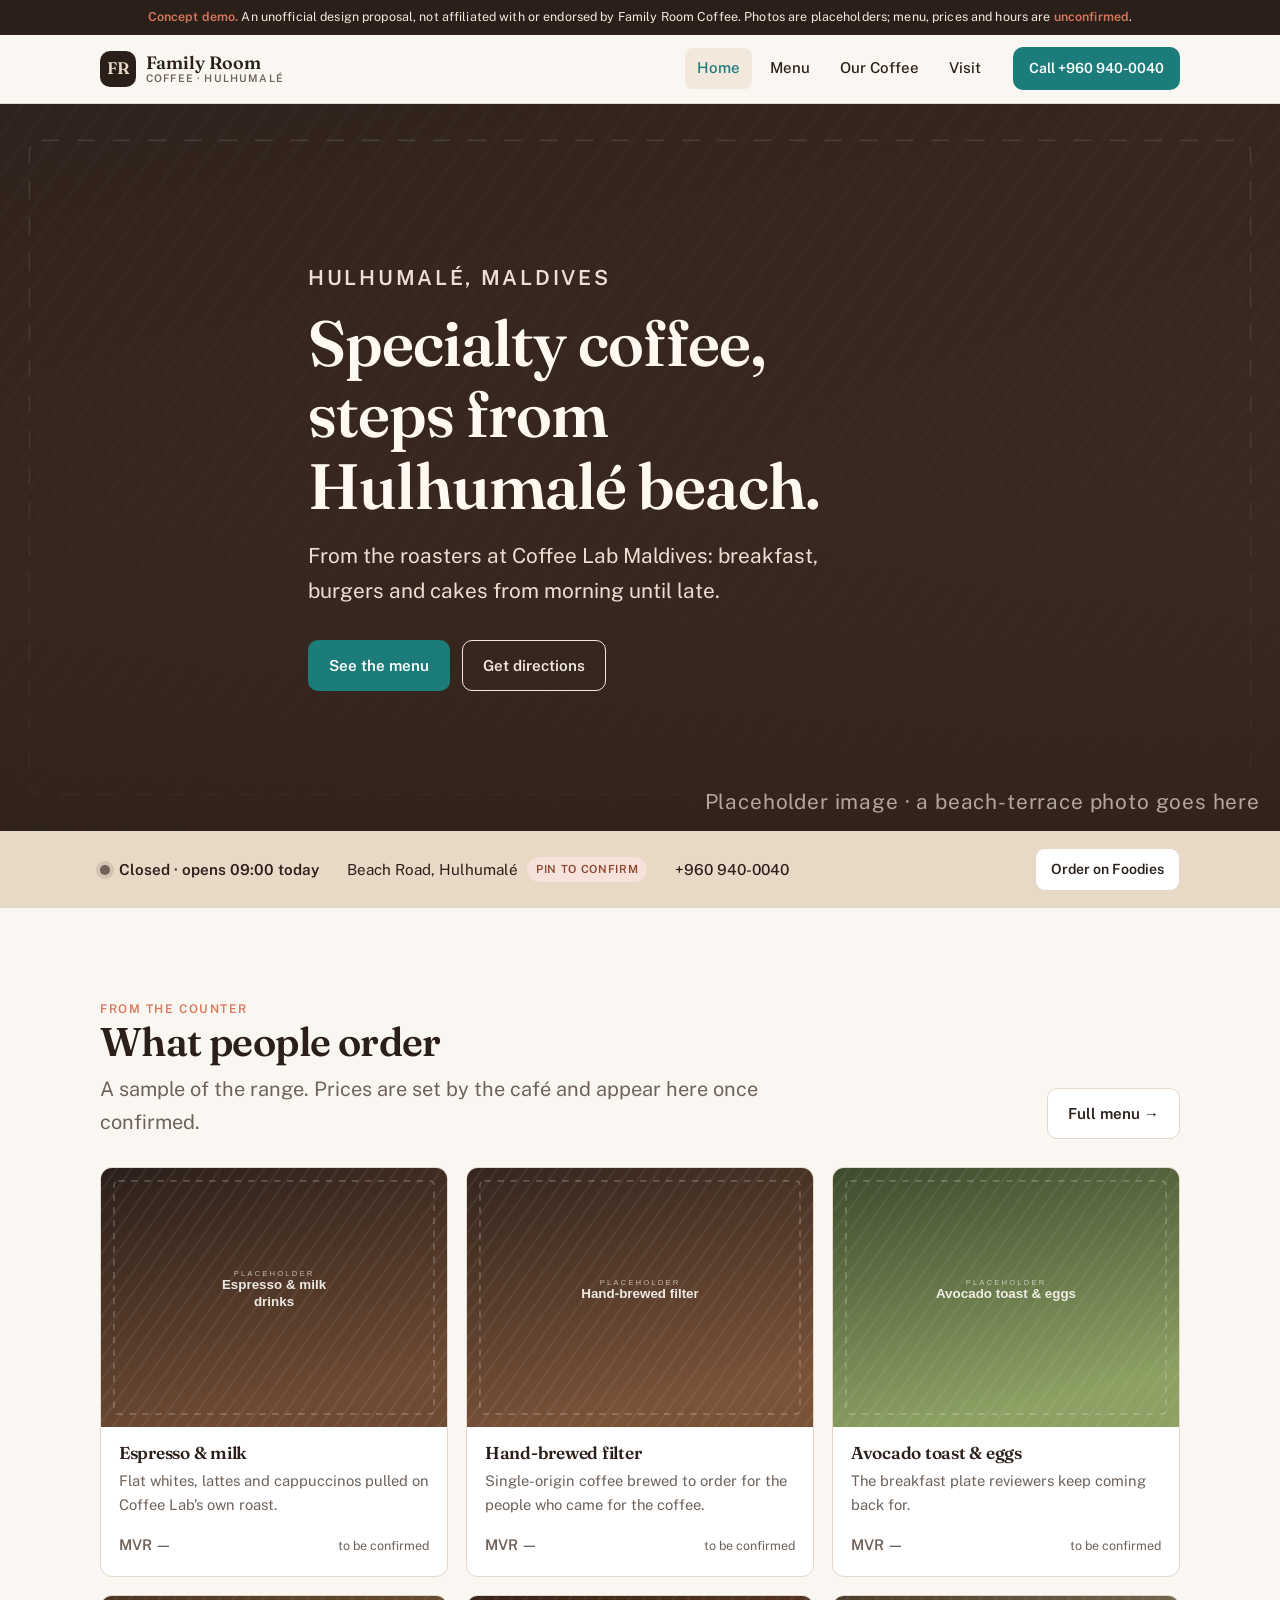
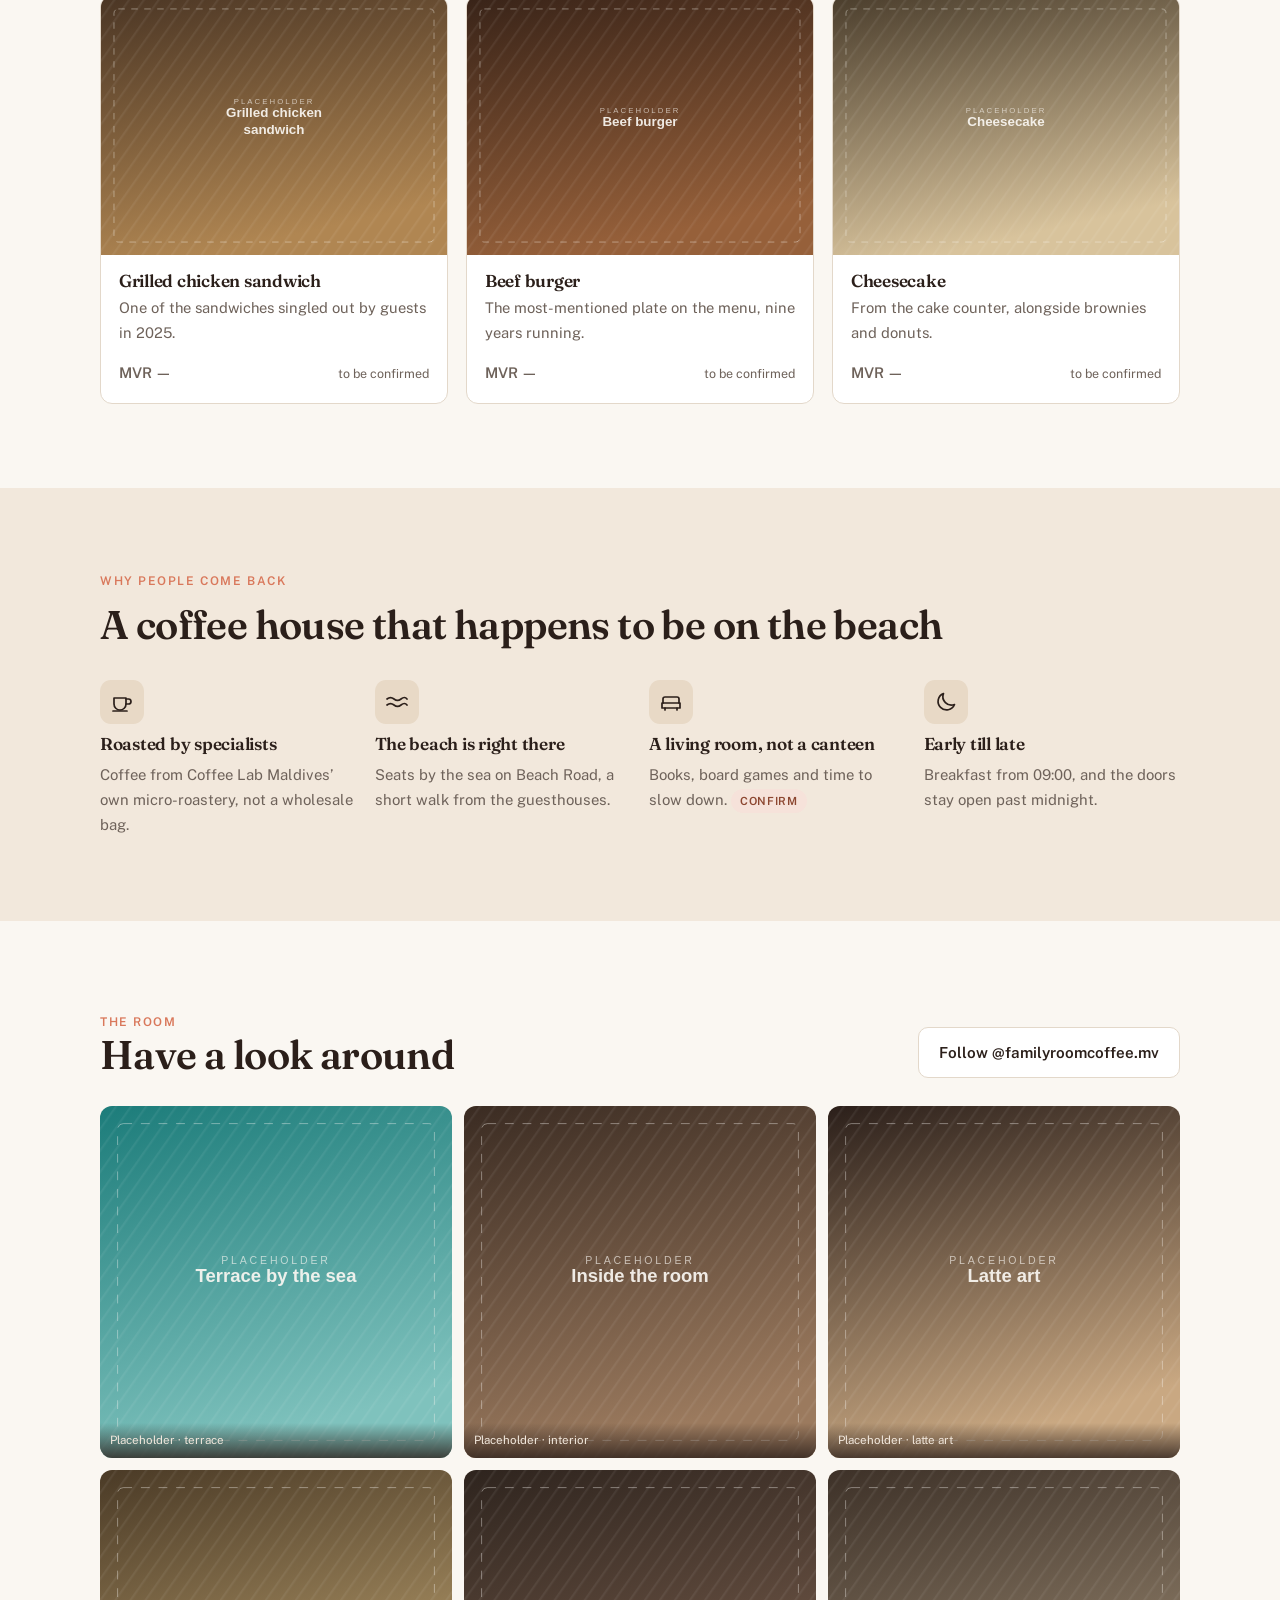
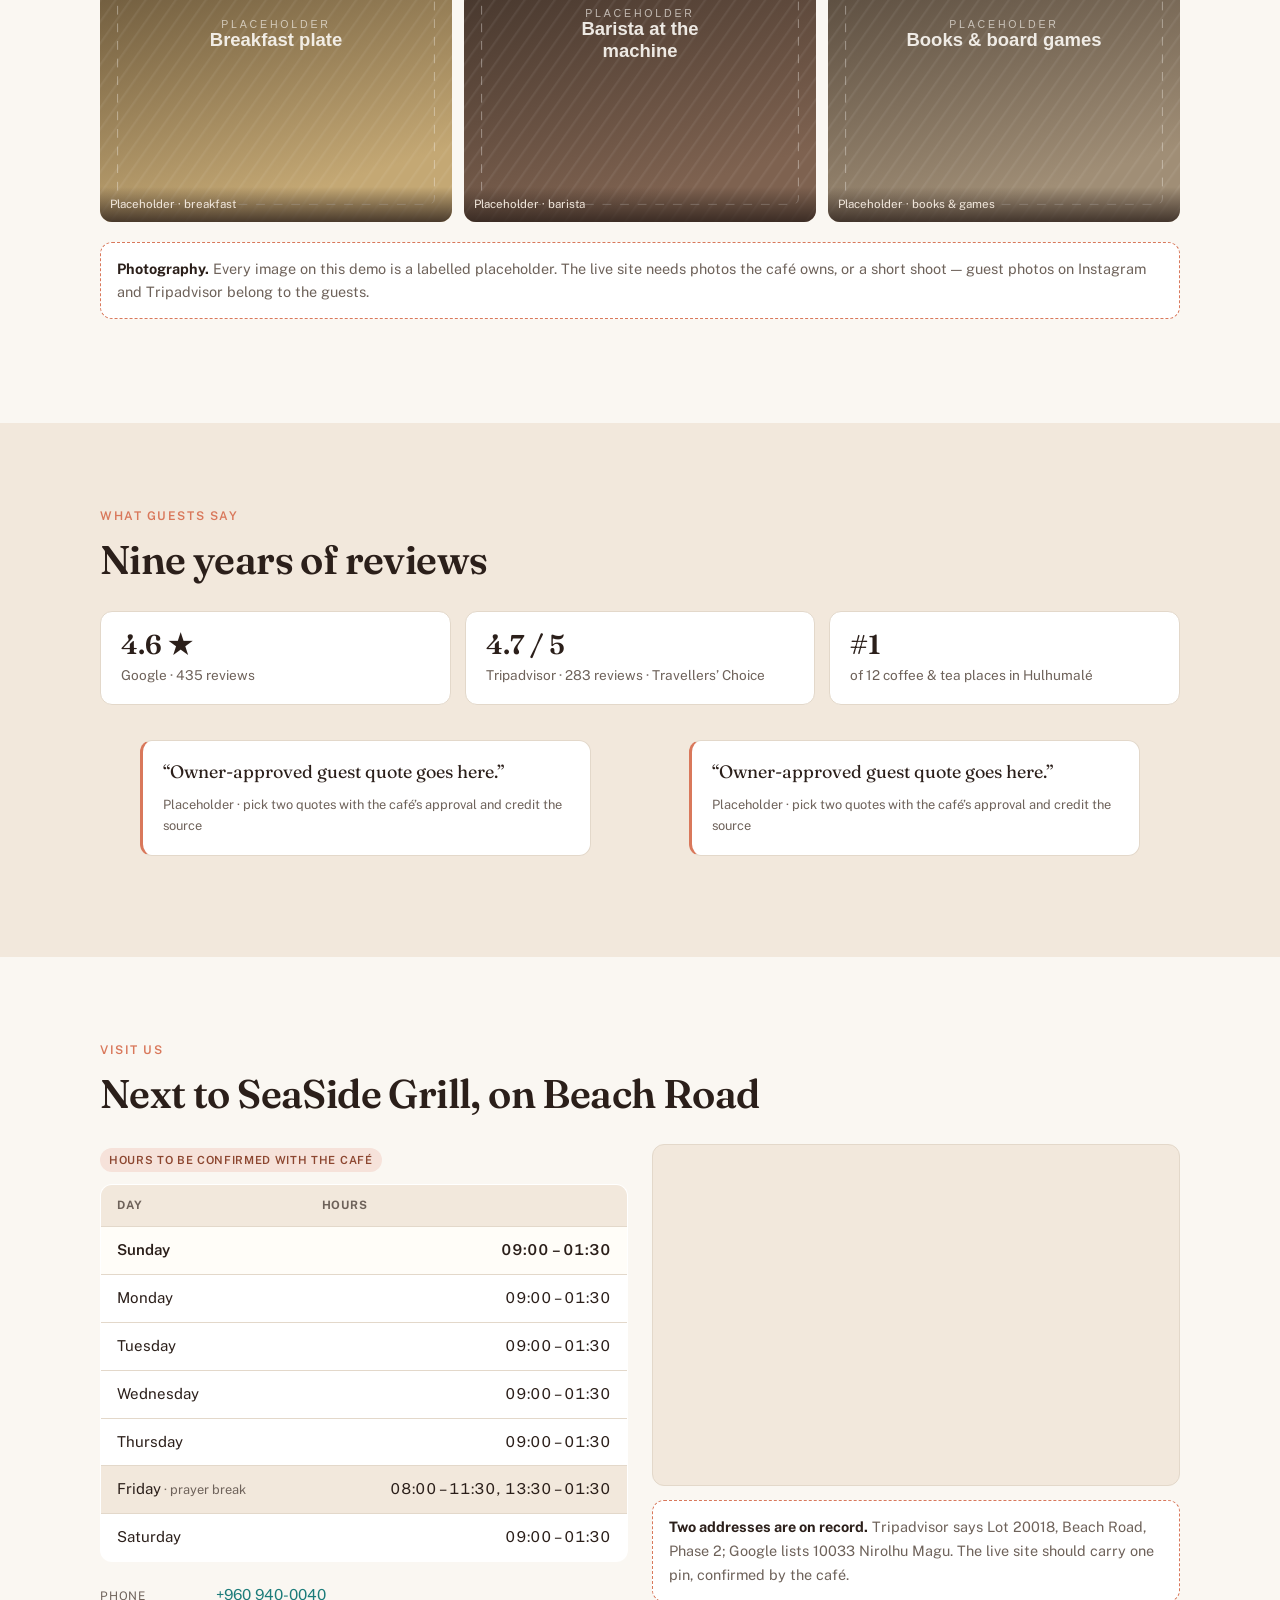
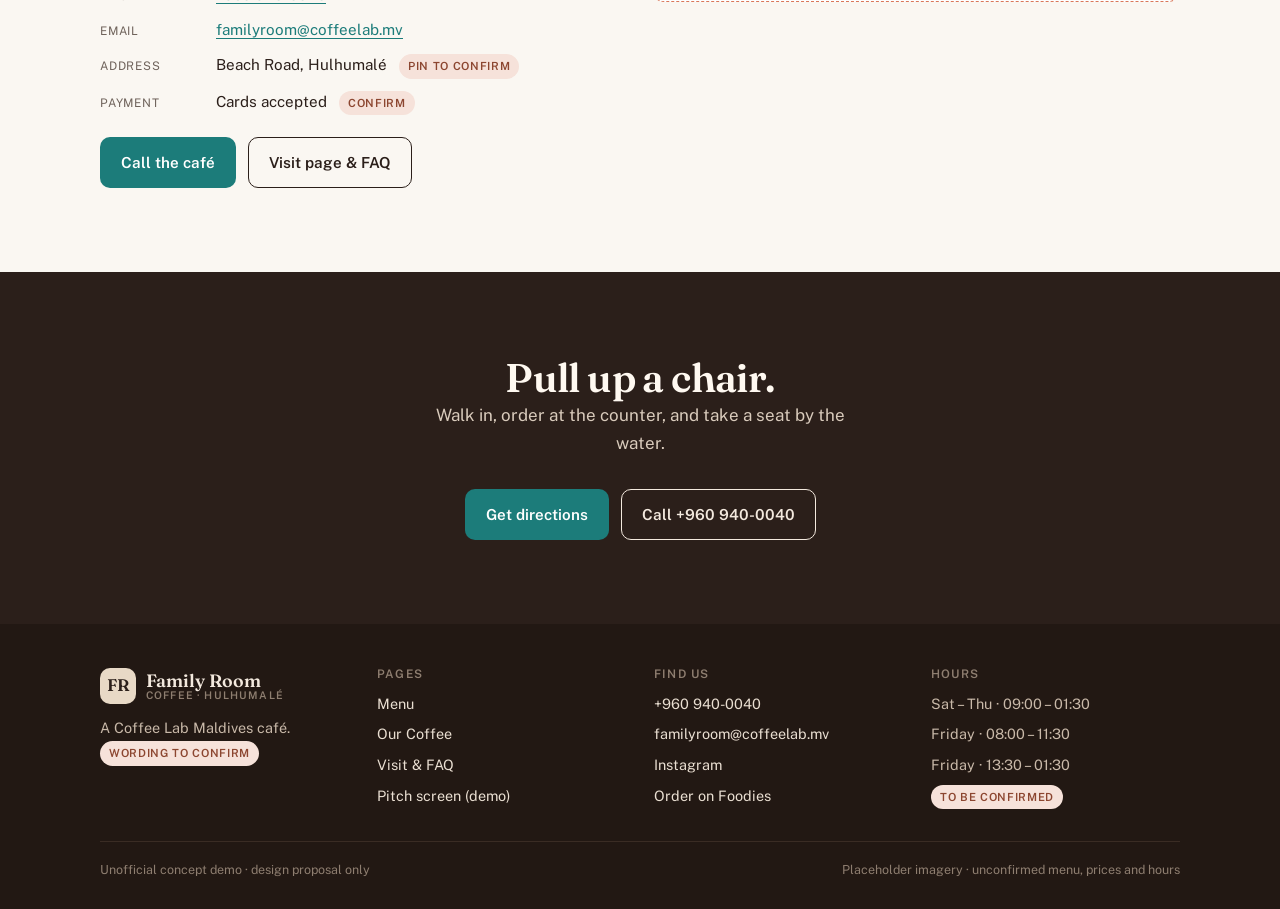
==== index.html @ 89f2b6e4 "Add Family Room Coffee website concept demo Builds the demo prototype recommended by the Family Room" ====
<!doctype html>
<html lang="en">
<head>
<meta charset="utf-8">
<meta name="viewport" content="width=device-width,initial-scale=1,viewport-fit=cover">
<title>Family Room Coffee | Beachfront Specialty Café, Hulhumalé</title>
<meta name="description" content="Specialty coffee, all-day breakfast, burgers and cakes on Hulhumalé's beach road. See the menu, opening hours and directions.">
<meta name="robots" content="noindex,nofollow">
<link rel="icon" href="assets/img/favicon.svg" type="image/svg+xml">
<link rel="preconnect" href="https://fonts.googleapis.com">
<link rel="preconnect" href="https://fonts.gstatic.com" crossorigin>
<link rel="stylesheet" href="https://fonts.googleapis.com/css2?family=Fraunces:opsz,wght@9..144,500;9..144,600&family=Public+Sans:wght@400;500;600&display=swap">
<link rel="stylesheet" href="assets/css/site.css">
</head>
<body>

<div class="demo-bar">
  <b>Concept demo.</b> An unofficial design proposal, not affiliated with or endorsed by Family Room Coffee.
  Photos are placeholders; menu, prices and hours are <b>unconfirmed</b>.
</div>

<header class="site-head">
  <div class="wrap head-in">
    <a class="brand" href="index.html">
      <span class="mark" aria-hidden="true">FR</span>
      <span class="name">Family Room<span class="sub">Coffee · Hulhumalé</span></span>
    </a>
    <button class="nav-toggle" type="button" aria-expanded="false" aria-controls="site-nav">Menu</button>
    <nav class="nav" id="site-nav" aria-label="Main">
      <a href="index.html" aria-current="page">Home</a>
      <a href="menu.html">Menu</a>
      <a href="our-coffee.html">Our Coffee</a>
      <a href="visit.html">Visit</a>
      <a class="btn btn-primary btn-sm" href="tel:+9609400040">Call</a>
    </nav>
    <a class="btn btn-primary btn-sm" href="tel:+9609400040">Call +960 940-0040</a>
  </div>
</header>

<main>

<!-- 1 · Hero -->
<div class="hero">
  <div class="hero-media">
    <img src="assets/img/hero-terrace.svg" alt="Placeholder image: the beach terrace at golden hour" width="1600" height="900">
  </div>
  <div class="wrap hero-in">
    <p class="eyebrow">Hulhumalé, Maldives</p>
    <h1>Specialty coffee, steps from Hulhumalé beach.</h1>
    <p>From the roasters at Coffee Lab Maldives: breakfast, burgers and cakes from morning until late.</p>
    <div class="hero-cta">
      <a class="btn btn-primary" href="menu.html">See the menu</a>
      <a class="btn btn-outline" href="https://www.google.com/maps/search/?api=1&amp;query=Family+Room+Coffee+Hulhumale" target="_blank" rel="noopener">Get directions</a>
    </div>
  </div>
  <p class="hero-credit">Placeholder image · a beach-terrace photo goes here</p>
</div>

<!-- 2 · Today strip -->
<div class="today">
  <div class="wrap today-in">
    <span class="today-item">
      <span class="dot" data-open-dot aria-hidden="true"></span>
      <span class="status-text" data-open-text>Checking today’s hours…</span>
    </span>
    <span class="today-item">Beach Road, Hulhumalé <span class="tag tag-tbc">pin to confirm</span></span>
    <span class="today-item"><a href="tel:+9609400040">+960 940-0040</a></span>
    <a class="btn btn-ghost btn-sm" href="https://on.foodies.mv/restaurant/93" target="_blank" rel="noopener">Order on Foodies</a>
  </div>
</div>

<!-- 3 · From the counter -->
<section>
  <div class="wrap">
    <div class="section-head">
      <div>
        <p class="eyebrow">From the counter</p>
        <h2>What people order</h2>
        <p class="lede">A sample of the range. Prices are set by the café and appear here once confirmed.</p>
      </div>
      <a class="btn btn-ghost" href="menu.html">Full menu →</a>
    </div>

    <div class="grid grid-3">
      <article class="card">
        <figure><img src="assets/img/counter-espresso.svg" alt="Placeholder image: espresso and milk drinks" width="800" height="600" loading="lazy"></figure>
        <div class="card-body">
          <h3>Espresso &amp; milk</h3>
          <p>Flat whites, lattes and cappuccinos pulled on Coffee Lab’s own roast.</p>
          <p class="price">MVR — <span class="tbc">to be confirmed</span></p>
        </div>
      </article>
      <article class="card">
        <figure><img src="assets/img/counter-filter.svg" alt="Placeholder image: hand-brewed filter coffee" width="800" height="600" loading="lazy"></figure>
        <div class="card-body">
          <h3>Hand-brewed filter</h3>
          <p>Single-origin coffee brewed to order for the people who came for the coffee.</p>
          <p class="price">MVR — <span class="tbc">to be confirmed</span></p>
        </div>
      </article>
      <article class="card">
        <figure><img src="assets/img/counter-avocado.svg" alt="Placeholder image: avocado toast with scrambled eggs" width="800" height="600" loading="lazy"></figure>
        <div class="card-body">
          <h3>Avocado toast &amp; eggs</h3>
          <p>The breakfast plate reviewers keep coming back for.</p>
          <p class="price">MVR — <span class="tbc">to be confirmed</span></p>
        </div>
      </article>
      <article class="card">
        <figure><img src="assets/img/counter-chicken.svg" alt="Placeholder image: grilled chicken sandwich" width="800" height="600" loading="lazy"></figure>
        <div class="card-body">
          <h3>Grilled chicken sandwich</h3>
          <p>One of the sandwiches singled out by guests in 2025.</p>
          <p class="price">MVR — <span class="tbc">to be confirmed</span></p>
        </div>
      </article>
      <article class="card">
        <figure><img src="assets/img/counter-burger.svg" alt="Placeholder image: beef burger" width="800" height="600" loading="lazy"></figure>
        <div class="card-body">
          <h3>Beef burger</h3>
          <p>The most-mentioned plate on the menu, nine years running.</p>
          <p class="price">MVR — <span class="tbc">to be confirmed</span></p>
        </div>
      </article>
      <article class="card">
        <figure><img src="assets/img/counter-cheesecake.svg" alt="Placeholder image: cheesecake" width="800" height="600" loading="lazy"></figure>
        <div class="card-body">
          <h3>Cheesecake</h3>
          <p>From the cake counter, alongside brownies and donuts.</p>
          <p class="price">MVR — <span class="tbc">to be confirmed</span></p>
        </div>
      </article>
    </div>
  </div>
</section>

<!-- 4 · Why people come back -->
<section class="band">
  <div class="wrap">
    <p class="eyebrow">Why people come back</p>
    <h2>A coffee house that happens to be on the beach</h2>
    <div class="grid grid-4" style="margin-top:32px">
      <div class="reason">
        <span class="ico" aria-hidden="true"><svg viewBox="0 0 24 24" fill="none" stroke="currentColor" stroke-width="1.7" stroke-linecap="round" stroke-linejoin="round"><path d="M4 8h12v6a6 6 0 0 1-12 0V8Z"/><path d="M16 9h2.5a2.5 2.5 0 0 1 0 5H16"/><path d="M3 21h14"/></svg></span>
        <h3>Roasted by specialists</h3>
        <p>Coffee from Coffee Lab Maldives’ own micro-roastery, not a wholesale bag.</p>
      </div>
      <div class="reason">
        <span class="ico" aria-hidden="true"><svg viewBox="0 0 24 24" fill="none" stroke="currentColor" stroke-width="1.7" stroke-linecap="round" stroke-linejoin="round"><path d="M2 9c2.5-2 4.5-2 7 0s4.5 2 7 0 4.5-2 6 0"/><path d="M2 15c2.5-2 4.5-2 7 0s4.5 2 7 0 4.5-2 6 0"/></svg></span>
        <h3>The beach is right there</h3>
        <p>Seats by the sea on Beach Road, a short walk from the guesthouses.</p>
      </div>
      <div class="reason">
        <span class="ico" aria-hidden="true"><svg viewBox="0 0 24 24" fill="none" stroke="currentColor" stroke-width="1.7" stroke-linecap="round" stroke-linejoin="round"><path d="M4 13V9a2 2 0 0 1 2-2h12a2 2 0 0 1 2 2v4"/><path d="M3 13h18v5H3z"/><path d="M6 18v2"/><path d="M18 18v2"/></svg></span>
        <h3>A living room, not a canteen</h3>
        <p>Books, board games and time to slow down. <span class="tag tag-tbc">confirm</span></p>
      </div>
      <div class="reason">
        <span class="ico" aria-hidden="true"><svg viewBox="0 0 24 24" fill="none" stroke="currentColor" stroke-width="1.7" stroke-linecap="round" stroke-linejoin="round"><path d="M20.5 14.5A8.5 8.5 0 0 1 9.5 3.5a8.5 8.5 0 1 0 11 11Z"/></svg></span>
        <h3>Early till late</h3>
        <p>Breakfast from 09:00, and the doors stay open past midnight.</p>
      </div>
    </div>
  </div>
</section>

<!-- 5 · The room -->
<section>
  <div class="wrap">
    <div class="section-head">
      <div>
        <p class="eyebrow">The room</p>
        <h2>Have a look around</h2>
      </div>
      <a class="btn btn-ghost" href="https://www.instagram.com/familyroomcoffee.mv/" target="_blank" rel="noopener">Follow @familyroomcoffee.mv</a>
    </div>
    <div class="gallery">
      <figure><img src="assets/img/room-terrace.svg" alt="Placeholder image: the terrace by the sea" width="800" height="800" loading="lazy"><figcaption>Placeholder · terrace</figcaption></figure>
      <figure><img src="assets/img/room-interior.svg" alt="Placeholder image: inside the café" width="800" height="800" loading="lazy"><figcaption>Placeholder · interior</figcaption></figure>
      <figure><img src="assets/img/room-latteart.svg" alt="Placeholder image: latte art" width="800" height="800" loading="lazy"><figcaption>Placeholder · latte art</figcaption></figure>
      <figure><img src="assets/img/room-breakfast.svg" alt="Placeholder image: a breakfast plate" width="800" height="800" loading="lazy"><figcaption>Placeholder · breakfast</figcaption></figure>
      <figure><img src="assets/img/room-barista.svg" alt="Placeholder image: a barista at the machine" width="800" height="800" loading="lazy"><figcaption>Placeholder · barista</figcaption></figure>
      <figure><img src="assets/img/room-bookshelf.svg" alt="Placeholder image: books and board games" width="800" height="800" loading="lazy"><figcaption>Placeholder · books &amp; games</figcaption></figure>
    </div>
    <p class="note"><b>Photography.</b> Every image on this demo is a labelled placeholder. The live site needs photos the café owns, or a short shoot — guest photos on Instagram and Tripadvisor belong to the guests.</p>
  </div>
</section>

<!-- 6 · What guests say -->
<section class="band">
  <div class="wrap">
    <p class="eyebrow">What guests say</p>
    <h2>Nine years of reviews</h2>
    <div class="badges" style="margin-top:28px">
      <a class="badge" href="https://www.google.com/maps/search/?api=1&amp;query=Family+Room+Coffee+Hulhumale" target="_blank" rel="noopener">
        <b class="tabnum">4.6 ★</b><span>Google · 435 reviews</span>
      </a>
      <a class="badge" href="https://www.tripadvisor.com/Restaurant_Review-g1938013-d7391060-Reviews-Family_Room_Coffee-Hulhumale.html" target="_blank" rel="noopener">
        <b class="tabnum">4.7 / 5</b><span>Tripadvisor · 283 reviews · Travellers’ Choice</span>
      </a>
      <a class="badge" href="https://www.tripadvisor.com/Restaurants-g1938013-zfg9900-Hulhumale.html" target="_blank" rel="noopener">
        <b>#1</b><span>of 12 coffee &amp; tea places in Hulhumalé</span>
      </a>
    </div>
    <div class="grid grid-2" style="margin-top:18px">
      <blockquote class="quote">
        <p>“Owner-approved guest quote goes here.”</p>
        <footer>Placeholder · pick two quotes with the café’s approval and credit the source</footer>
      </blockquote>
      <blockquote class="quote">
        <p>“Owner-approved guest quote goes here.”</p>
        <footer>Placeholder · pick two quotes with the café’s approval and credit the source</footer>
      </blockquote>
    </div>
  </div>
</section>

<!-- 7 · Visit us -->
<section id="visit">
  <div class="wrap">
    <p class="eyebrow">Visit us</p>
    <h2>Next to SeaSide Grill, on Beach Road</h2>
    <div class="info-cols" style="margin-top:28px">
      <div>
        <p style="margin:0 0 12px"><span class="tag tag-tbc">Hours to be confirmed with the café</span></p>
        <table class="hours">
          <thead><tr><th scope="col">Day</th><th scope="col">Hours</th></tr></thead>
          <tbody>
            <tr data-day="0"><td>Sunday</td><td>09:00 – 01:30</td></tr>
            <tr data-day="1"><td>Monday</td><td>09:00 – 01:30</td></tr>
            <tr data-day="2"><td>Tuesday</td><td>09:00 – 01:30</td></tr>
            <tr data-day="3"><td>Wednesday</td><td>09:00 – 01:30</td></tr>
            <tr data-day="4"><td>Thursday</td><td>09:00 – 01:30</td></tr>
            <tr data-day="5" class="friday"><td>Friday</td><td>08:00 – 11:30, 13:30 – 01:30</td></tr>
            <tr data-day="6"><td>Saturday</td><td>09:00 – 01:30</td></tr>
          </tbody>
        </table>
        <ul class="contact-list" style="margin-top:20px">
          <li><span class="k">Phone</span><a href="tel:+9609400040">+960 940-0040</a></li>
          <li><span class="k">Email</span><a href="mailto:familyroom@coffeelab.mv">familyroom@coffeelab.mv</a></li>
          <li><span class="k">Address</span>Beach Road, Hulhumalé <span class="tag tag-tbc">pin to confirm</span></li>
          <li><span class="k">Payment</span>Cards accepted <span class="tag tag-tbc">confirm</span></li>
        </ul>
        <div class="hero-cta" style="margin-top:22px">
          <a class="btn btn-primary" href="tel:+9609400040">Call the café</a>
          <a class="btn btn-outline" href="visit.html">Visit page &amp; FAQ</a>
        </div>
      </div>
      <div>
        <div class="map-frame">
          <iframe src="https://maps.google.com/maps?q=Family%20Room%20Coffee%20Hulhumale&amp;z=16&amp;output=embed" title="Map showing Family Room Coffee, Hulhumalé" loading="lazy" referrerpolicy="no-referrer-when-downgrade"></iframe>
        </div>
        <p class="note" style="margin-top:14px"><b>Two addresses are on record.</b> Tripadvisor says Lot 20018, Beach Road, Phase 2; Google lists 10033 Nirolhu Magu. The live site should carry one pin, confirmed by the café.</p>
      </div>
    </div>
  </div>
</section>

<!-- 8 · Final CTA -->
<section class="final">
  <div class="wrap">
    <h2>Pull up a chair.</h2>
    <p>Walk in, order at the counter, and take a seat by the water.</p>
    <div class="hero-cta">
      <a class="btn btn-primary" href="https://www.google.com/maps/search/?api=1&amp;query=Family+Room+Coffee+Hulhumale" target="_blank" rel="noopener">Get directions</a>
      <a class="btn btn-outline" href="tel:+9609400040">Call +960 940-0040</a>
    </div>
  </div>
</section>

</main>

<footer class="site-foot">
  <div class="wrap">
    <div class="foot-grid">
      <div>
        <span class="brand"><span class="mark" aria-hidden="true">FR</span><span class="name">Family Room<span class="sub">Coffee · Hulhumalé</span></span></span>
        <p style="margin:0">A Coffee Lab Maldives café. <span class="tag tag-tbc">wording to confirm</span></p>
      </div>
      <div>
        <h4>Pages</h4>
        <ul>
          <li><a href="menu.html">Menu</a></li>
          <li><a href="our-coffee.html">Our Coffee</a></li>
          <li><a href="visit.html">Visit &amp; FAQ</a></li>
          <li><a href="pitch.html">Pitch screen (demo)</a></li>
        </ul>
      </div>
      <div>
        <h4>Find us</h4>
        <ul>
          <li><a href="tel:+9609400040">+960 940-0040</a></li>
          <li><a href="mailto:familyroom@coffeelab.mv">familyroom@coffeelab.mv</a></li>
          <li><a href="https://www.instagram.com/familyroomcoffee.mv/" target="_blank" rel="noopener">Instagram</a></li>
          <li><a href="https://on.foodies.mv/restaurant/93" target="_blank" rel="noopener">Order on Foodies</a></li>
        </ul>
      </div>
      <div>
        <h4>Hours</h4>
        <ul>
          <li>Sat – Thu · 09:00 – 01:30</li>
          <li>Friday · 08:00 – 11:30</li>
          <li>Friday · 13:30 – 01:30</li>
          <li><span class="tag tag-tbc">to be confirmed</span></li>
        </ul>
      </div>
    </div>
    <div class="foot-base">
      <span>Unofficial concept demo · design proposal only</span>
      <span>Placeholder imagery · unconfirmed menu, prices and hours</span>
    </div>
  </div>
</footer>

<nav class="action-bar" aria-label="Quick actions">
  <a href="menu.html"><svg viewBox="0 0 24 24" fill="none" stroke="currentColor" stroke-width="1.8" stroke-linecap="round"><path d="M4 6h16M4 12h16M4 18h10"/></svg>Menu</a>
  <a href="https://www.google.com/maps/search/?api=1&amp;query=Family+Room+Coffee+Hulhumale" target="_blank" rel="noopener"><svg viewBox="0 0 24 24" fill="none" stroke="currentColor" stroke-width="1.8" stroke-linecap="round" stroke-linejoin="round"><path d="M12 21s7-6.2 7-11a7 7 0 1 0-14 0c0 4.8 7 11 7 11Z"/><circle cx="12" cy="10" r="2.5"/></svg>Directions</a>
  <a href="tel:+9609400040"><svg viewBox="0 0 24 24" fill="none" stroke="currentColor" stroke-width="1.8" stroke-linecap="round" stroke-linejoin="round"><path d="M5 3h3l2 5-2.5 1.5a11 11 0 0 0 5 5L14 12l5 2v3a2 2 0 0 1-2.2 2A16 16 0 0 1 3 5.2 2 2 0 0 1 5 3Z"/></svg>Call</a>
</nav>

<script src="assets/js/site.js" defer></script>
</body>
</html>
---- assets/css/site.css ----
/* Family Room Coffee — concept demo
   Palette and type direction from the website audit (sections 16 & blueprint). */

:root{
  --espresso:#2B1F1A;
  --lagoon:#1C7C7A;
  --lagoon-dark:#15625F;
  --crema:#E8D9C6;
  --crema-soft:#F2E8DC;
  --sand:#FAF7F2;
  --terracotta:#D9785B;
  --driftwood:#6E625A;
  --rule:#E3D8CA;
  --white:#FFFFFF;

  --display:"Fraunces","Iowan Old Style","Palatino Linotype",Georgia,serif;
  --body:"Public Sans","Helvetica Neue",Arial,system-ui,sans-serif;

  --wrap:1120px;
  --radius:12px;
  --shadow:0 1px 2px rgba(43,31,26,.06),0 8px 24px rgba(43,31,26,.06);
}

*,*::before,*::after{box-sizing:border-box}

html{-webkit-text-size-adjust:100%;scroll-behavior:smooth}
@media (prefers-reduced-motion:reduce){html{scroll-behavior:auto}}

body{
  margin:0;
  background:var(--sand);
  color:var(--espresso);
  font-family:var(--body);
  font-size:17px;
  line-height:1.65;
  -webkit-font-smoothing:antialiased;
}

img{max-width:100%;height:auto;display:block}
a{color:var(--lagoon);text-underline-offset:3px}
a:hover{color:var(--lagoon-dark)}
:focus-visible{outline:3px solid var(--lagoon);outline-offset:3px;border-radius:4px}

h1,h2,h3,h4{
  font-family:var(--display);
  font-weight:600;
  line-height:1.12;
  letter-spacing:-.015em;
  text-wrap:balance;
  margin:0;
}
h1{font-size:clamp(2.2rem,6.2vw,4rem)}
h2{font-size:clamp(1.7rem,4vw,2.5rem)}
h3{font-size:1.2rem}
p{margin:0 0 1rem}
.lede{font-size:clamp(1.05rem,2.2vw,1.25rem);color:var(--driftwood);max-width:60ch}

.wrap{max-width:var(--wrap);margin:0 auto;padding-inline:20px}
.narrow{max-width:760px}
section{padding-block:clamp(48px,7vw,84px)}
.band{background:var(--crema-soft)}
.eyebrow{
  font-size:.75rem;font-weight:600;letter-spacing:.13em;text-transform:uppercase;
  color:var(--terracotta);margin:0 0 .7rem;
}
.tabnum{font-variant-numeric:tabular-nums}

/* ---------- demo ribbon ---------- */
.demo-bar{
  background:var(--espresso);color:#F3E9DE;
  font-size:.78rem;line-height:1.5;letter-spacing:.01em;
  padding:8px 20px;text-align:center;
}
.demo-bar b{color:var(--terracotta);font-weight:600}
.demo-bar a{color:#F3E9DE}

/* ---------- header ---------- */
.site-head{
  position:sticky;top:0;z-index:40;
  background:rgba(250,247,242,.94);
  backdrop-filter:blur(8px);
  border-bottom:1px solid var(--rule);
}
.head-in{display:flex;align-items:center;gap:20px;min-height:68px}
.brand{display:flex;align-items:center;gap:10px;text-decoration:none;color:var(--espresso);margin-right:auto}
.brand .mark{
  width:36px;height:36px;border-radius:10px;flex:none;
  background:var(--espresso);color:var(--crema);
  font-family:var(--display);font-size:1.05rem;font-weight:600;
  display:grid;place-items:center;
}
.brand .name{font-family:var(--display);font-size:1.12rem;font-weight:600;line-height:1.1}
.brand .sub{display:block;font-family:var(--body);font-size:.66rem;letter-spacing:.11em;text-transform:uppercase;color:var(--driftwood)}

.nav{display:flex;align-items:center;gap:6px}
.nav a{
  font-size:.94rem;font-weight:500;text-decoration:none;color:var(--espresso);
  padding:8px 12px;border-radius:8px;
}
.nav a:hover{background:var(--crema)}
.nav a[aria-current="page"]{color:var(--lagoon);background:var(--crema-soft)}

.btn{
  display:inline-flex;align-items:center;justify-content:center;gap:8px;
  font-family:var(--body);font-size:.95rem;font-weight:600;text-decoration:none;
  padding:12px 20px;border-radius:10px;border:1.5px solid transparent;
  cursor:pointer;transition:background-color .18s ease,color .18s ease,border-color .18s ease;
}
.btn-primary{background:var(--lagoon);color:#fff}
.btn-primary:hover{background:var(--lagoon-dark);color:#fff}
.btn-outline{border-color:var(--espresso);color:var(--espresso);background:transparent}
.btn-outline:hover{background:var(--espresso);color:var(--sand)}
.btn-ghost{border-color:var(--rule);color:var(--espresso);background:var(--white)}
.btn-ghost:hover{border-color:var(--lagoon);color:var(--lagoon)}
.btn-sm{padding:9px 15px;font-size:.88rem}

.nav-toggle{
  display:none;background:var(--white);border:1.5px solid var(--rule);border-radius:10px;
  padding:9px 12px;font:inherit;font-size:.9rem;font-weight:600;color:var(--espresso);cursor:pointer;
}

.nav .btn{display:none}

@media (max-width:860px){
  .nav-toggle{display:inline-flex;align-items:center;gap:8px}
  .nav .btn{display:inline-flex}
  .head-in{min-height:60px}
  .nav{
    display:none;position:absolute;left:0;right:0;top:100%;
    flex-direction:column;align-items:stretch;gap:2px;
    background:var(--sand);border-bottom:1px solid var(--rule);
    padding:10px 20px 18px;
  }
  .nav.open{display:flex}
  .nav a{padding:12px 10px;font-size:1rem;border-bottom:1px solid var(--rule)}
  .nav .btn{margin-top:10px}
  .head-in .btn-primary:not(.nav .btn){display:none}
}

/* ---------- hero ---------- */
.hero{position:relative;background:var(--espresso);color:var(--sand);overflow:hidden}
.hero-media{position:absolute;inset:0}
.hero-media img{width:100%;height:100%;min-height:100%;object-fit:cover;object-position:center 35%;opacity:.5}
.hero-media::after{
  content:"";position:absolute;inset:0;
  background:linear-gradient(180deg,rgba(43,31,26,.45) 0%,rgba(43,31,26,.62) 55%,rgba(43,31,26,.88) 100%);
}
.hero-in{position:relative;padding-block:clamp(72px,14vw,140px);max-width:44rem}
.hero h1{color:#FFF9F1}
.hero p{color:#EADFD2;font-size:clamp(1.05rem,2.3vw,1.3rem);margin-top:1.1rem;max-width:44ch}
.hero-cta{display:flex;flex-wrap:wrap;gap:12px;margin-top:2rem}
.hero-credit{
  position:absolute;right:20px;bottom:12px;z-index:2;white-space:nowrap;
  font-size:.72rem;letter-spacing:.04em;color:#EADFD2;opacity:.7;margin:0;
}
@media (max-width:700px){
  .hero-credit{
    position:static;white-space:normal;
    margin:0 auto;padding:0 20px 26px;max-width:var(--wrap);
  }
}
.hero .btn-outline{border-color:#F3E9DE;color:#F3E9DE}
.hero .btn-outline:hover{background:#F3E9DE;color:var(--espresso)}

/* ---------- today strip ---------- */
.today{background:var(--crema);border-block:1px solid var(--rule)}
.today-in{
  display:flex;flex-wrap:wrap;align-items:center;gap:12px 28px;
  padding-block:16px;font-size:.95rem;
}
.today-item{display:flex;align-items:center;gap:9px}
.today-item a{color:var(--espresso);text-decoration:none;font-weight:500}
.today-item a:hover{text-decoration:underline}
.dot{width:10px;height:10px;border-radius:50%;flex:none;background:var(--driftwood)}
.dot.is-open{background:var(--terracotta);box-shadow:0 0 0 4px rgba(217,120,91,.22)}
.dot.is-closed{background:var(--driftwood);box-shadow:0 0 0 4px rgba(110,98,90,.18)}
.today .status-text{font-weight:600}
.today .btn{margin-left:auto}
@media (max-width:700px){.today .btn{margin-left:0;width:100%}}

/* ---------- generic grids ---------- */
.grid{display:grid;gap:18px}
.grid-2{grid-template-columns:repeat(auto-fit,minmax(280px,1fr))}
.grid-3{grid-template-columns:repeat(auto-fit,minmax(300px,1fr))}
.grid-4{grid-template-columns:repeat(auto-fit,minmax(210px,1fr))}
.section-head{display:flex;flex-wrap:wrap;align-items:end;justify-content:space-between;gap:16px;margin-bottom:28px}
.section-head p{margin:.5rem 0 0}

/* ---------- counter cards ---------- */
.card{
  background:var(--white);border:1px solid var(--rule);border-radius:var(--radius);
  overflow:hidden;display:flex;flex-direction:column;
}
.card figure{margin:0;overflow:hidden;background:var(--crema-soft)}
.card figure img{aspect-ratio:4/3;object-fit:cover;width:100%;height:auto;transition:transform .35s ease}
.card:hover figure img{transform:scale(1.04)}
@media (prefers-reduced-motion:reduce){.card:hover figure img{transform:none}}
.card-body{padding:16px 18px 18px;display:flex;flex-direction:column;gap:6px;flex:1}
.card-body h3{font-size:1.08rem}
.card-body p{margin:0;font-size:.92rem;color:var(--driftwood)}
.price{
  margin-top:auto;padding-top:10px;font-weight:600;font-size:.95rem;
  color:var(--espresso);display:flex;justify-content:space-between;align-items:baseline;gap:10px;
}
.price .tbc{font-weight:400;font-size:.78rem;color:var(--driftwood)}

/* ---------- reasons ---------- */
.reason{display:flex;flex-direction:column;gap:10px}
.reason .ico{
  width:44px;height:44px;border-radius:11px;background:var(--crema);
  display:grid;place-items:center;color:var(--espresso);flex:none;
}
.reason .ico svg{width:24px;height:24px}
.reason h3{font-size:1.08rem}
.reason p{margin:0;font-size:.93rem;color:var(--driftwood)}

/* ---------- gallery ---------- */
.gallery{display:grid;grid-template-columns:repeat(auto-fit,minmax(290px,1fr));gap:12px}
.gallery figure{margin:0;border-radius:var(--radius);overflow:hidden;background:var(--crema-soft);position:relative}
.gallery img{aspect-ratio:1/1;object-fit:cover;width:100%;height:auto;transition:transform .35s ease}
.gallery figure:hover img{transform:scale(1.05)}
@media (prefers-reduced-motion:reduce){.gallery figure:hover img{transform:none}}
.gallery figcaption{
  position:absolute;inset-inline:0;bottom:0;padding:8px 10px;
  font-size:.72rem;color:#F3E9DE;background:linear-gradient(transparent,rgba(43,31,26,.8));
}

/* ---------- ratings ---------- */
.badges{display:grid;grid-template-columns:repeat(auto-fit,minmax(220px,1fr));gap:14px}
.badge{
  display:block;background:var(--white);border:1px solid var(--rule);border-radius:var(--radius);
  padding:18px 20px;text-decoration:none;color:var(--espresso);
}
.badge:hover{border-color:var(--lagoon)}
.badge b{display:block;font-family:var(--display);font-size:1.7rem;font-weight:600;line-height:1.1}
.badge span{display:block;font-size:.85rem;color:var(--driftwood);margin-top:4px}
.quote{
  background:var(--white);border:1px solid var(--rule);border-left:3px solid var(--terracotta);
  border-radius:var(--radius);padding:18px 20px;
}
.quote p{font-family:var(--display);font-size:1.12rem;line-height:1.4;margin:0 0 10px}
.quote footer{font-size:.8rem;color:var(--driftwood)}

/* ---------- tags & notes ---------- */
.tag{
  display:inline-block;font-size:.7rem;font-weight:600;letter-spacing:.06em;text-transform:uppercase;
  padding:3px 9px;border-radius:999px;background:var(--crema);color:var(--espresso);
  vertical-align:middle;
}
.tag-tbc{background:#F6E2DA;color:#8C4630}
.note{
  background:var(--white);border:1px dashed var(--terracotta);border-radius:var(--radius);
  padding:14px 16px;font-size:.9rem;color:var(--driftwood);margin:20px 0;
}
.note b{color:var(--espresso)}

/* ---------- hours + info ---------- */
.info-cols{display:grid;grid-template-columns:repeat(auto-fit,minmax(300px,1fr));gap:24px;align-items:start}
.hours{width:100%;border-collapse:collapse;background:var(--white);border:1px solid var(--rule);border-radius:var(--radius);overflow:hidden}
.hours th,.hours td{text-align:left;padding:11px 16px;border-bottom:1px solid var(--rule);font-size:.94rem}
.hours th{font-size:.72rem;letter-spacing:.08em;text-transform:uppercase;color:var(--driftwood);background:var(--crema-soft)}
.hours tr:last-child td{border-bottom:0}
.hours td:last-child{text-align:right;font-variant-numeric:tabular-nums;white-space:nowrap}
@media (max-width:420px){
  .hours th,.hours td{padding:10px 12px;font-size:.88rem}
  .hours td:last-child{white-space:normal}
}
.hours tr.is-today td{background:#FFFDF8;font-weight:600}
.hours tr.friday td{background:var(--crema-soft)}
.hours tr.friday td:first-child::after{content:" · prayer break";font-weight:400;font-size:.8rem;color:var(--driftwood)}

.map-frame{
  border:1px solid var(--rule);border-radius:var(--radius);overflow:hidden;background:var(--crema-soft);
}
.map-frame iframe{display:block;width:100%;height:340px;border:0}

.contact-list{list-style:none;margin:0;padding:0;display:grid;gap:10px}
.contact-list li{display:flex;flex-wrap:wrap;gap:4px 12px;align-items:baseline;font-size:.95rem;overflow-wrap:anywhere}
.contact-list .k{flex:none;width:6.5rem;font-size:.74rem;letter-spacing:.07em;text-transform:uppercase;color:var(--driftwood)}
@media (max-width:540px){.contact-list .k{width:100%}}

/* ---------- menu page ---------- */
.menu-tabs{
  position:sticky;top:68px;z-index:30;background:var(--sand);
  border-bottom:1px solid var(--rule);overflow-x:auto;
  -webkit-overflow-scrolling:touch;scrollbar-width:none;
}
.menu-tabs::-webkit-scrollbar{display:none}
.menu-tabs .wrap{display:flex;gap:8px;padding-block:12px;white-space:nowrap}
.menu-tabs a{
  font-size:.88rem;font-weight:600;text-decoration:none;color:var(--espresso);
  padding:7px 14px;border:1.5px solid var(--rule);border-radius:999px;background:var(--white);
}
.menu-tabs a:hover,.menu-tabs a.active{border-color:var(--lagoon);color:var(--lagoon)}
@media (max-width:860px){.menu-tabs{top:60px}}

.menu-group{padding-block:clamp(32px,5vw,52px);scroll-margin-top:130px}
.menu-group+.menu-group{border-top:1px solid var(--rule)}
.menu-list{list-style:none;margin:18px 0 0;padding:0}
.menu-list li{
  display:flex;align-items:baseline;gap:14px;
  padding:13px 0;border-bottom:1px solid var(--rule);
}
.menu-list li:last-child{border-bottom:0}
.menu-list .item{flex:1;min-width:0}
.menu-list .item b{font-weight:600;font-size:1.02rem}
.menu-list .item span{display:block;font-size:.86rem;color:var(--driftwood)}
.menu-list .amt{
  flex:none;font-variant-numeric:tabular-nums;font-weight:600;
  color:var(--driftwood);font-size:.95rem;
}

/* ---------- faq ---------- */
.faq{display:grid;gap:10px;margin-top:22px}
.faq details{background:var(--white);border:1px solid var(--rule);border-radius:var(--radius);padding:14px 18px}
.faq summary{font-weight:600;cursor:pointer;list-style:none;display:flex;justify-content:space-between;gap:12px}
.faq summary::-webkit-details-marker{display:none}
.faq summary::after{content:"+";color:var(--lagoon);font-weight:600}
.faq details[open] summary::after{content:"–"}
.faq p{margin:.7rem 0 0;font-size:.94rem;color:var(--driftwood)}

/* ---------- story / our coffee ---------- */
.split{display:grid;grid-template-columns:repeat(auto-fit,minmax(300px,1fr));gap:clamp(24px,4vw,48px);align-items:center}
.split figure{margin:0;border-radius:var(--radius);overflow:hidden;background:var(--crema-soft)}
.split figure img{aspect-ratio:3/2;object-fit:cover;width:100%;height:auto}
.steps{counter-reset:step;list-style:none;margin:24px 0 0;padding:0;display:grid;gap:16px}
.steps li{
  counter-increment:step;background:var(--white);border:1px solid var(--rule);
  border-radius:var(--radius);padding:18px 20px 18px 62px;position:relative;
}
.steps li::before{
  content:counter(step);position:absolute;left:20px;top:18px;
  width:28px;height:28px;border-radius:50%;background:var(--crema);
  font-family:var(--display);font-weight:600;font-size:.95rem;
  display:grid;place-items:center;color:var(--espresso);
}
.steps h3{font-size:1.05rem;margin-bottom:4px}
.steps p{margin:0;font-size:.93rem;color:var(--driftwood)}

/* ---------- final cta ---------- */
.final{background:var(--espresso);color:#F3E9DE;text-align:center}
.final h2{color:#FFF9F1}
.final p{color:#D9CBBC;max-width:46ch;margin-inline:auto}
.final .hero-cta{justify-content:center}
.final .btn-outline{border-color:#F3E9DE;color:#F3E9DE}
.final .btn-outline:hover{background:#F3E9DE;color:var(--espresso)}

/* ---------- footer ---------- */
.site-foot{background:#221813;color:#C9B9A9;font-size:.9rem;padding-block:44px 28px}
.site-foot a{color:#EADFD2;text-decoration:none}
.site-foot a:hover{text-decoration:underline}
.foot-grid{display:grid;grid-template-columns:repeat(auto-fit,minmax(200px,1fr));gap:28px}
.foot-grid h4{font-size:.74rem;letter-spacing:.1em;text-transform:uppercase;color:#8E7E70;font-family:var(--body);margin-bottom:10px}
.foot-grid ul{list-style:none;margin:0;padding:0;display:grid;gap:7px}
.site-foot .brand{color:#F3E9DE;margin-bottom:12px}
.site-foot .brand .mark{background:var(--crema);color:var(--espresso)}
.site-foot .brand .sub{color:#8E7E70}
.foot-base{
  margin-top:32px;padding-top:18px;border-top:1px solid #3A2C24;
  display:flex;flex-wrap:wrap;gap:8px 20px;justify-content:space-between;font-size:.78rem;color:#8E7E70;
}

/* ---------- sticky mobile action bar ---------- */
.action-bar{display:none}
@media (max-width:760px){
  body{padding-bottom:66px}
  .action-bar{
    display:grid;grid-template-columns:repeat(3,1fr);
    position:fixed;inset-inline:0;bottom:0;z-index:50;
    background:var(--white);border-top:1px solid var(--rule);
    padding:8px 8px calc(8px + env(safe-area-inset-bottom,0px));
    box-shadow:0 -4px 16px rgba(43,31,26,.08);
  }
  .action-bar a{
    display:grid;place-items:center;gap:3px;text-decoration:none;
    color:var(--espresso);font-size:.72rem;font-weight:600;padding:6px 4px;border-radius:9px;
  }
  .action-bar a:hover{background:var(--crema-soft)}
  .action-bar svg{width:20px;height:20px}
}

/* ---------- pitch page ---------- */
.serp{
  background:var(--white);border:1px solid var(--rule);border-radius:var(--radius);
  padding:18px 20px;font-family:Arial,sans-serif;
}
.serp .title{color:#1a0dab;font-size:1.05rem;margin-bottom:2px}
.serp .url{color:#0f7b3f;font-size:.82rem;word-break:break-all}
.serp .snippet{color:#4d5156;font-size:.86rem;margin-top:6px}
.serp .buttons{display:flex;gap:8px;margin-top:14px;flex-wrap:wrap}
.serp .fakebtn{
  border:1px solid #dadce0;border-radius:6px;padding:6px 14px;font-size:.8rem;color:#1a73e8;
}
.serp .fakebtn.bad{border-color:#e8b4ad;color:#a3312a}
.serp .fakebtn.good{border-color:#a9d6c6;color:#0f7b3f}
.compare{display:grid;grid-template-columns:repeat(auto-fit,minmax(300px,1fr));gap:20px;margin-top:24px}
.compare h3{margin-bottom:10px}
.compare .verdict-line{font-size:.85rem;color:var(--driftwood);margin-top:10px}
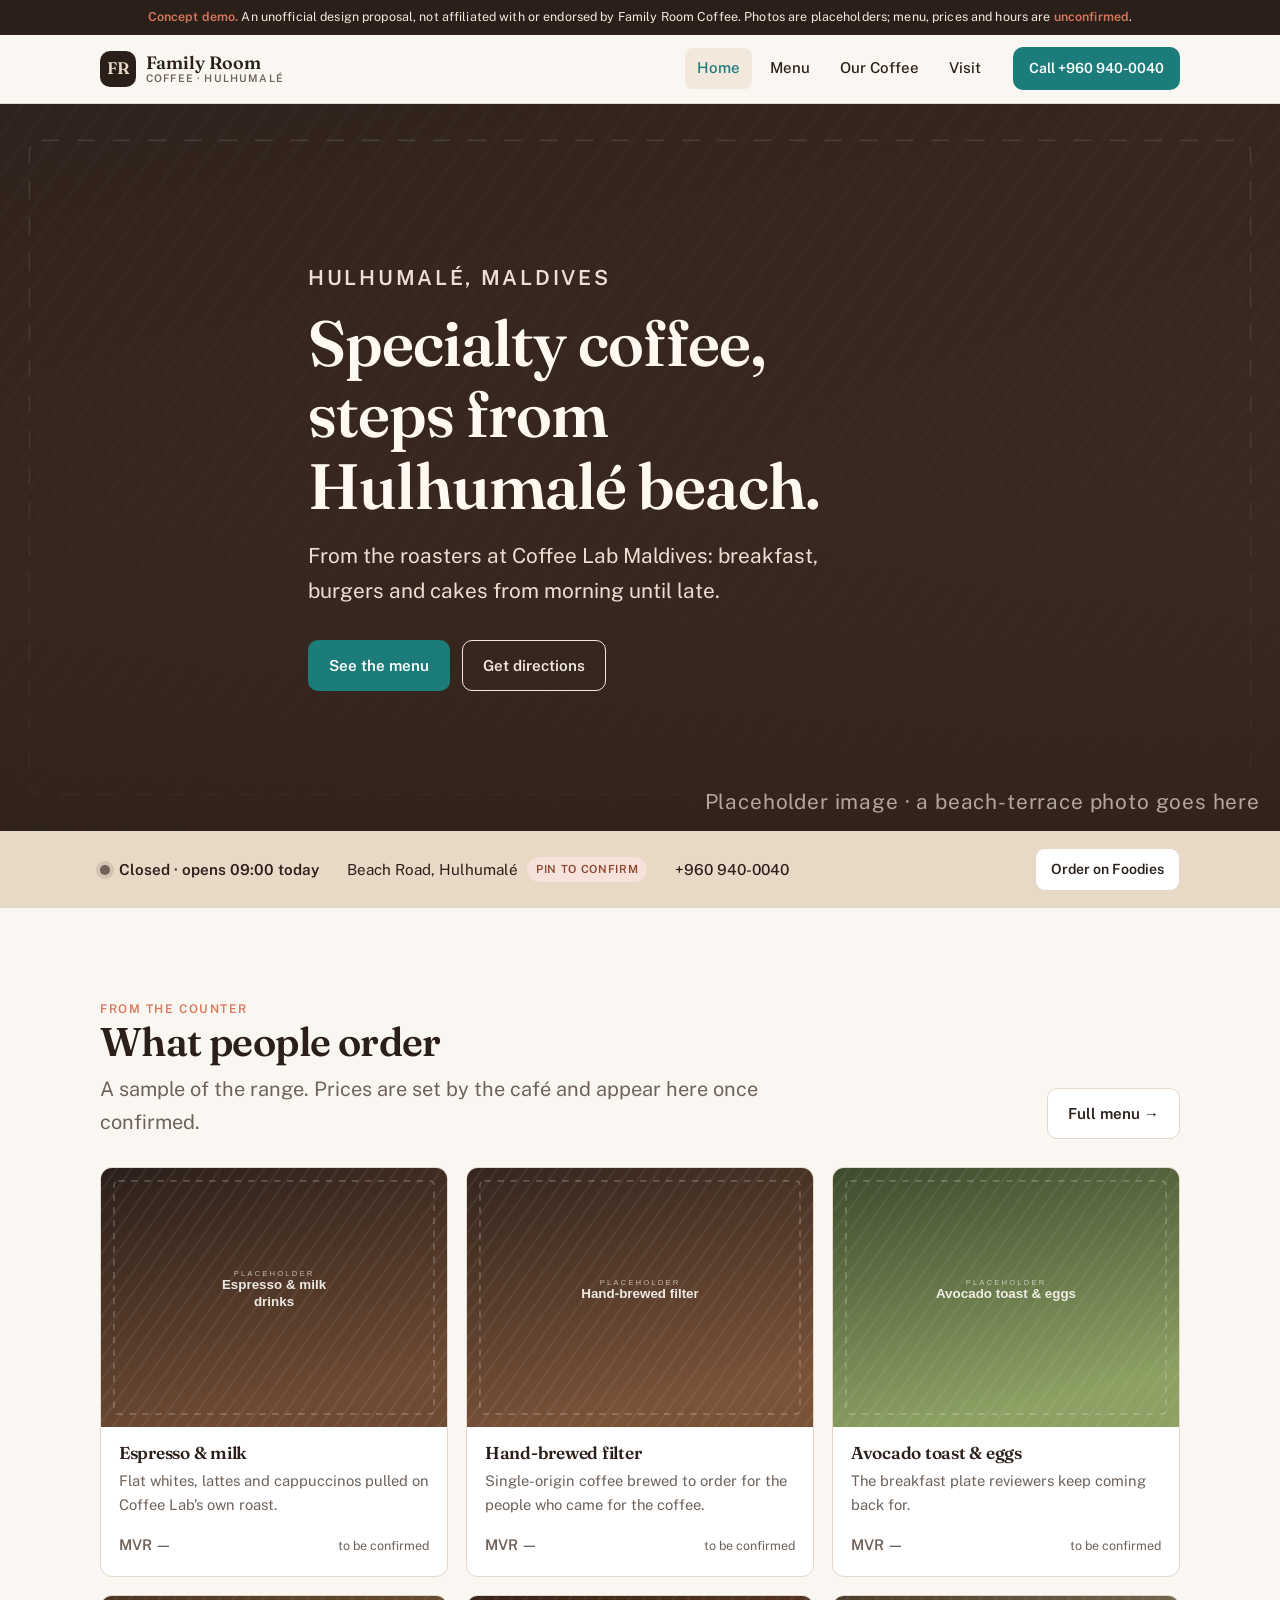
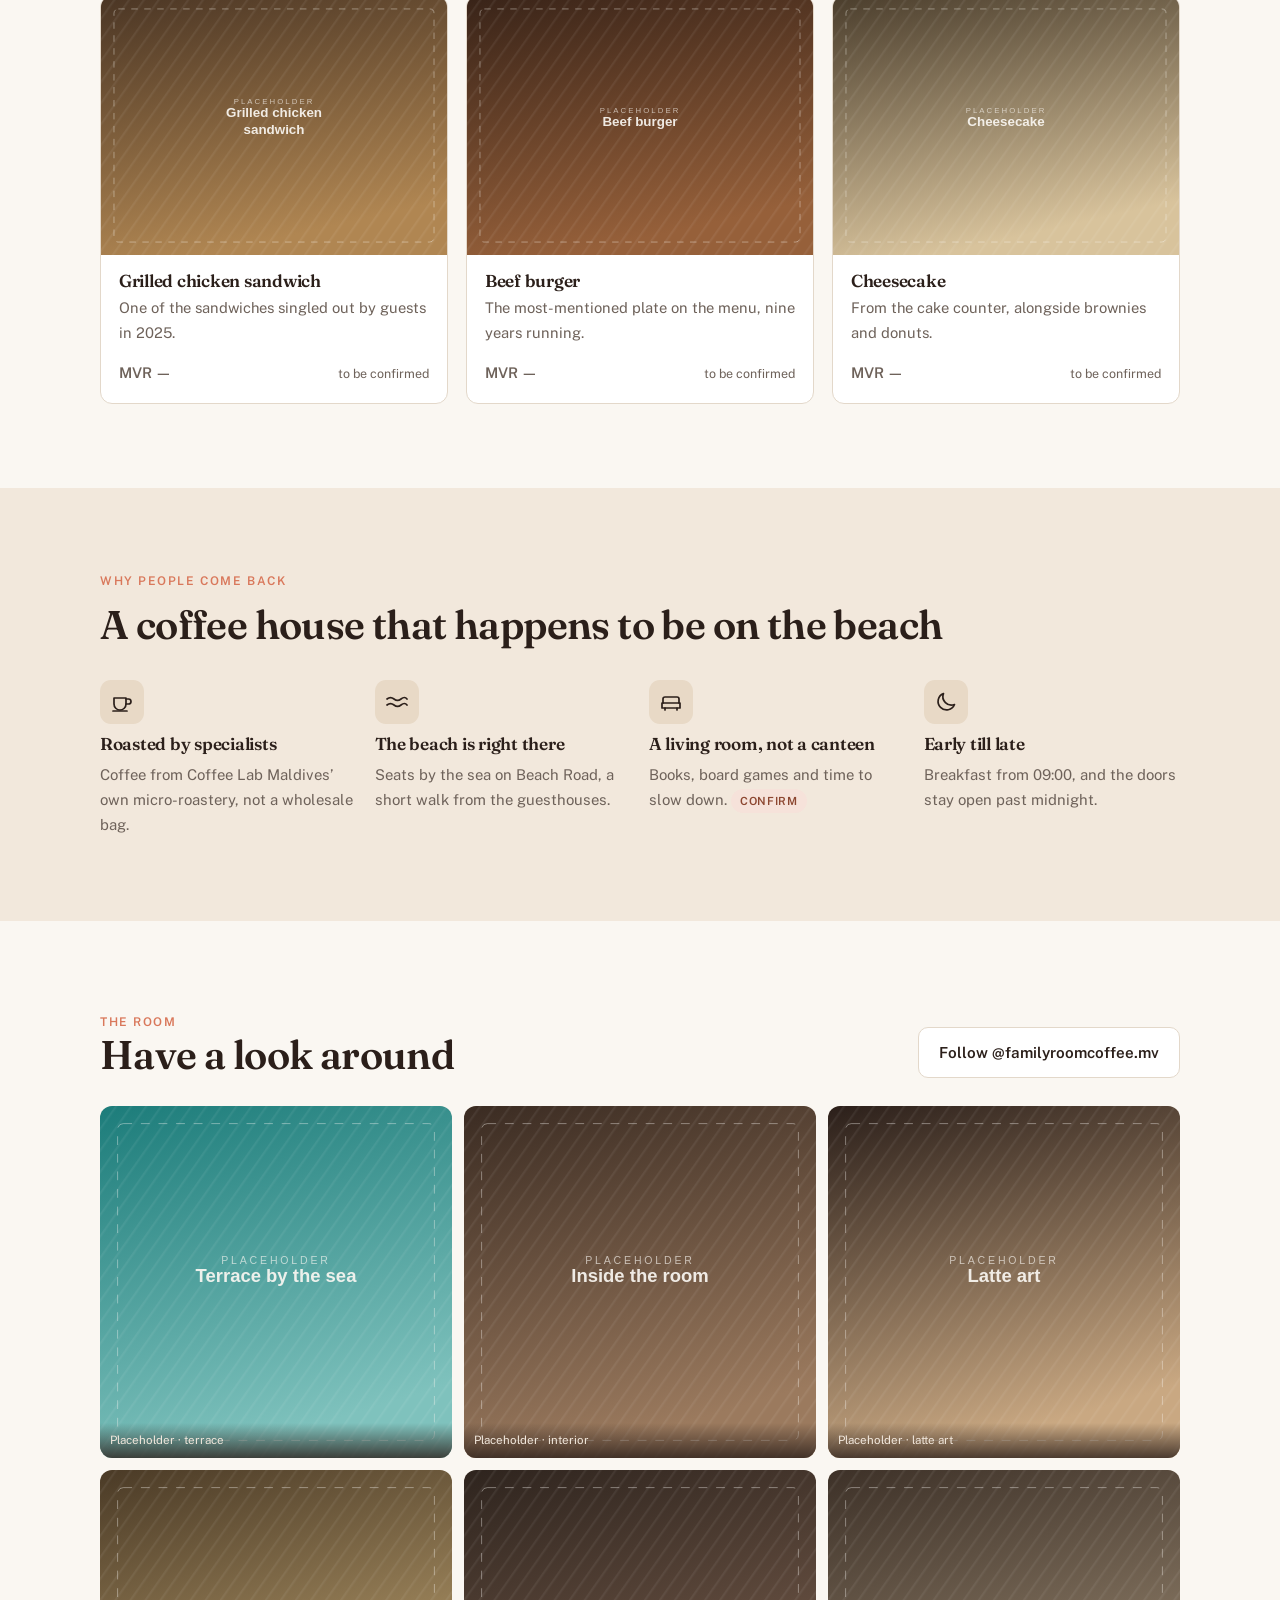
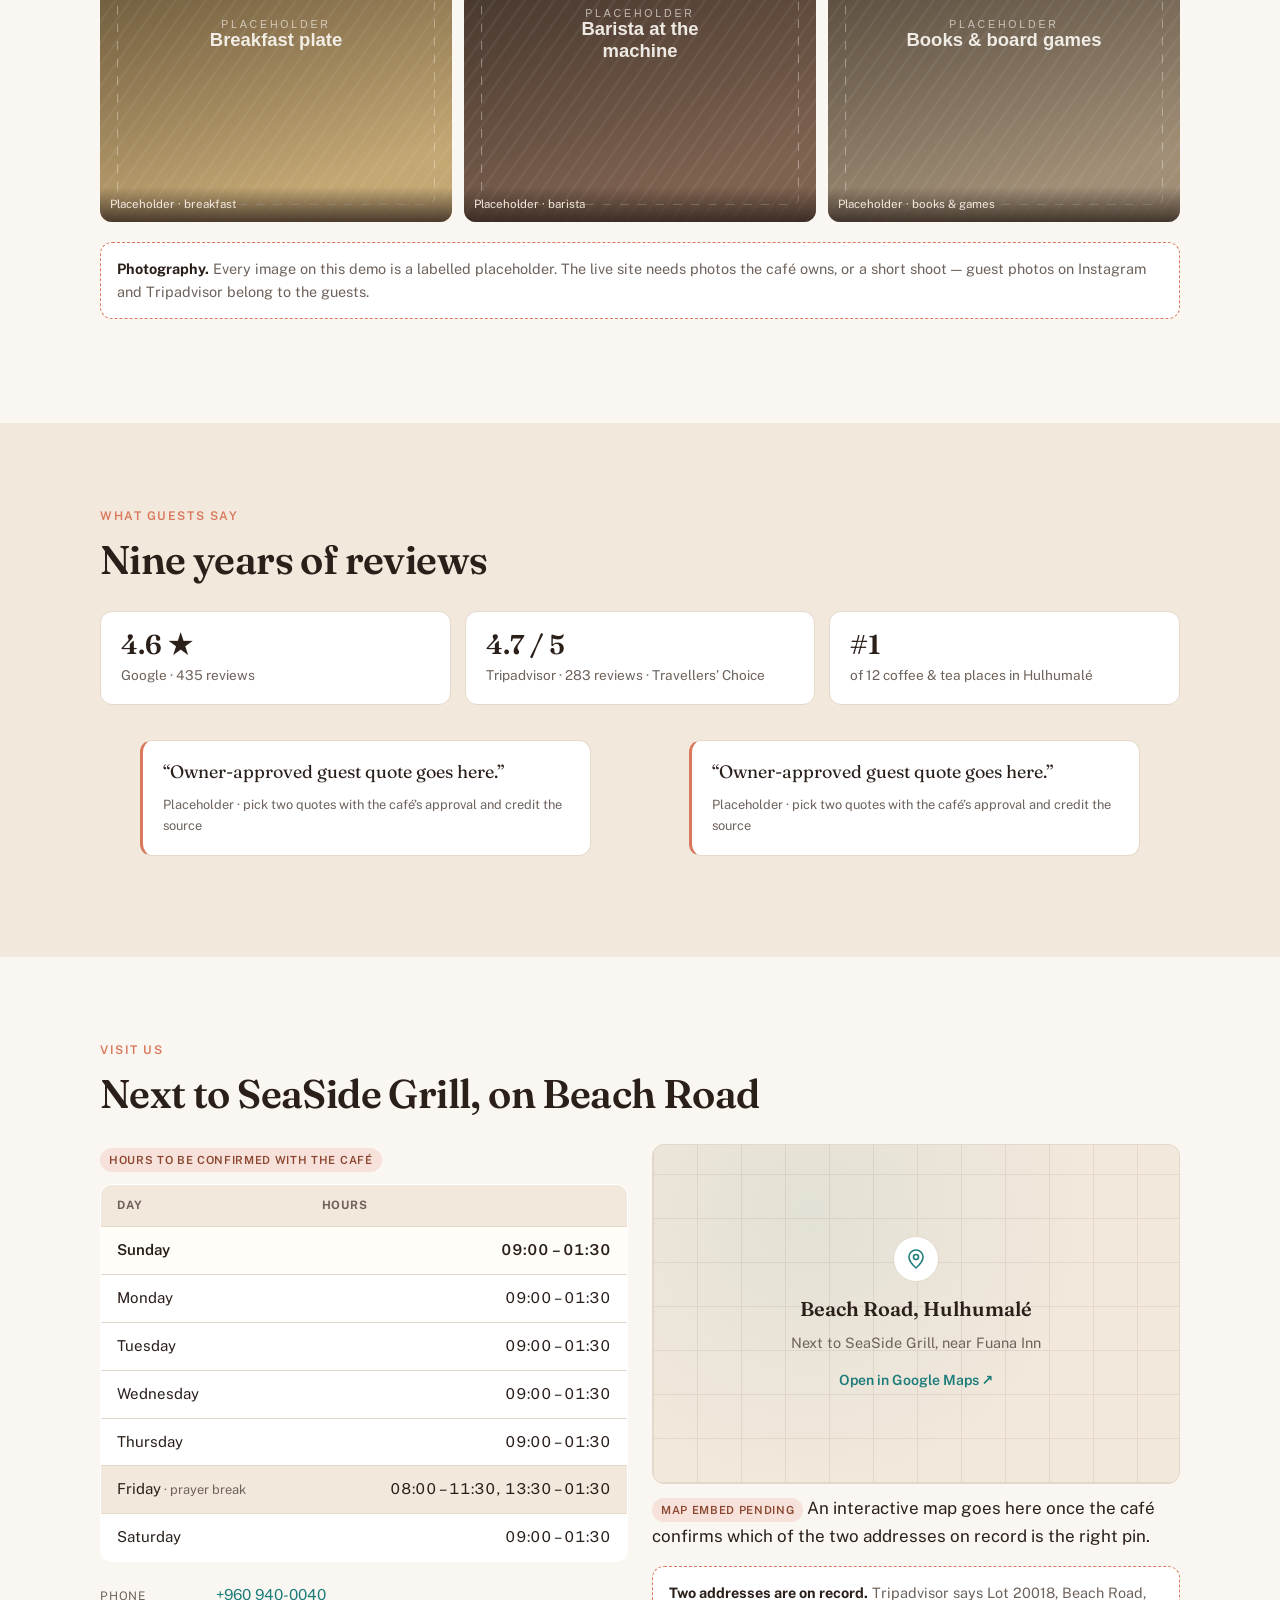
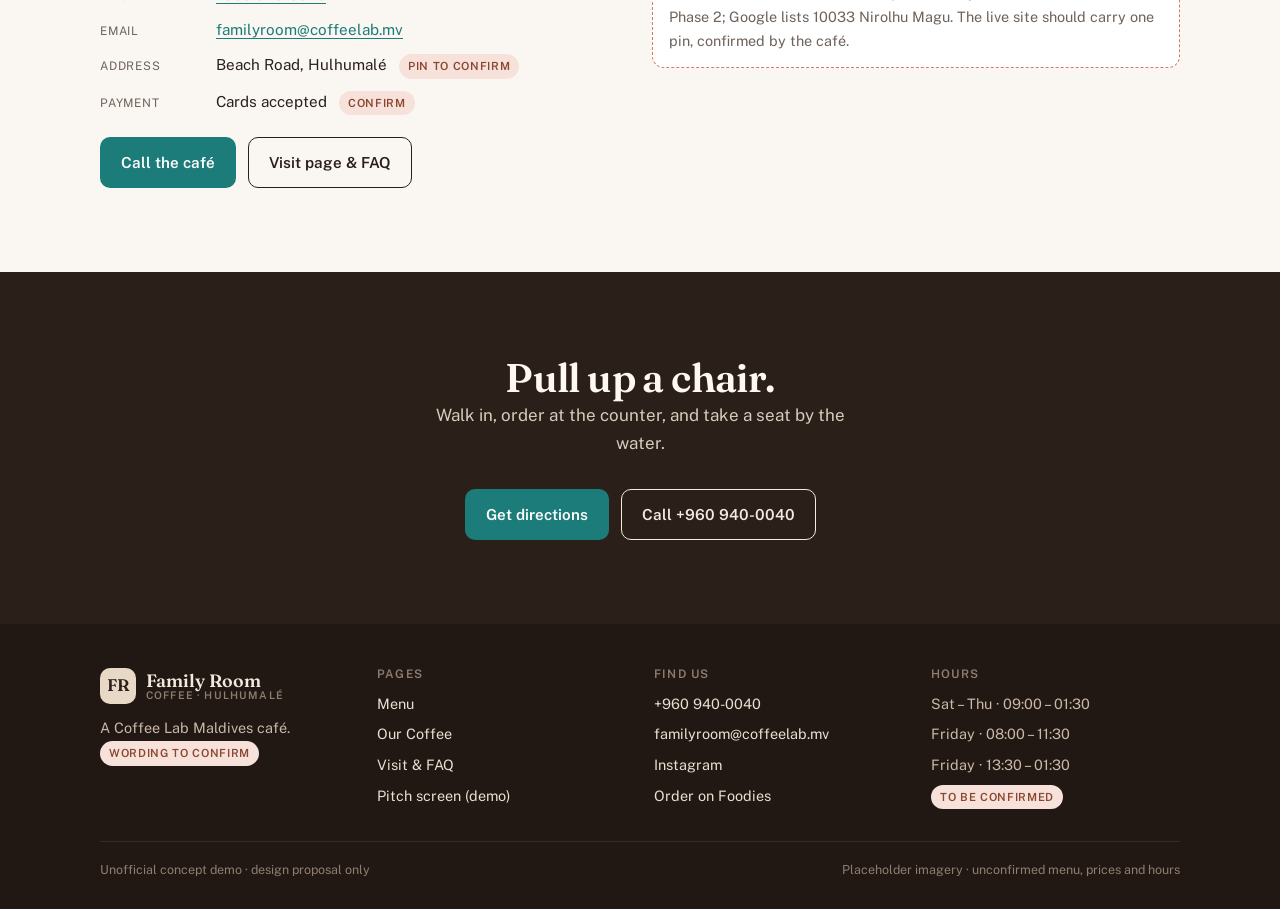
==== commit 3310c473: "Link out to Google Maps instead of framing it The map area was a Google Maps iframe. Two problems wi" ====
--- a/index.html
+++ b/index.html
@@ -247,9 +247,15 @@
         </div>
       </div>
       <div>
-        <div class="map-frame">
-          <iframe src="https://maps.google.com/maps?q=Family%20Room%20Coffee%20Hulhumale&amp;z=16&amp;output=embed" title="Map showing Family Room Coffee, Hulhumalé" loading="lazy" referrerpolicy="no-referrer-when-downgrade"></iframe>
-        </div>
+        <a class="map-card" href="https://www.google.com/maps/search/?api=1&amp;query=Family+Room+Coffee+Hulhumale" target="_blank" rel="noopener">
+          <span class="map-pin" aria-hidden="true">
+            <svg viewBox="0 0 24 24" fill="none" stroke="currentColor" stroke-width="1.6" stroke-linecap="round" stroke-linejoin="round"><path d="M12 21s7-6.2 7-11a7 7 0 1 0-14 0c0 4.8 7 11 7 11Z"/><circle cx="12" cy="10" r="2.5"/></svg>
+          </span>
+          <b>Beach Road, Hulhumalé</b>
+          <span>Next to SeaSide Grill, near Fuana Inn</span>
+          <span class="map-go">Open in Google Maps ↗</span>
+        </a>
+        <p class="small" style="margin-top:10px"><span class="tag tag-tbc">Map embed pending</span> An interactive map goes here once the café confirms which of the two addresses on record is the right pin.</p>
         <p class="note" style="margin-top:14px"><b>Two addresses are on record.</b> Tripadvisor says Lot 20018, Beach Road, Phase 2; Google lists 10033 Nirolhu Magu. The live site should carry one pin, confirmed by the café.</p>
       </div>
     </div>
--- a/assets/css/site.css
+++ b/assets/css/site.css
@@ -2,6 +2,7 @@
    Palette and type direction from the website audit (sections 16 & blueprint). */
 
 :root{
+  color-scheme:light;
   --espresso:#2B1F1A;
   --lagoon:#1C7C7A;
   --lagoon-dark:#15625F;
@@ -269,10 +270,29 @@
 .hours tr.friday td{background:var(--crema-soft)}
 .hours tr.friday td:first-child::after{content:" · prayer break";font-weight:400;font-size:.8rem;color:var(--driftwood)}
 
-.map-frame{
-  border:1px solid var(--rule);border-radius:var(--radius);overflow:hidden;background:var(--crema-soft);
-}
-.map-frame iframe{display:block;width:100%;height:340px;border:0}
+/* Links out rather than framing Google Maps: the embed is blocked in sandboxed
+   viewers, and the café has not yet confirmed which address is the real pin. */
+.map-card{
+  display:grid;place-content:center;justify-items:center;gap:6px;
+  min-height:340px;padding:28px 24px;text-align:center;text-decoration:none;
+  border:1px solid var(--rule);border-radius:var(--radius);
+  background:
+    radial-gradient(circle at 30% 20%, rgba(28,124,122,.07), transparent 60%),
+    repeating-linear-gradient(90deg, var(--rule) 0 1px, transparent 1px 44px),
+    repeating-linear-gradient(0deg, var(--rule) 0 1px, transparent 1px 44px),
+    var(--crema-soft);
+  color:var(--espresso);transition:border-color .18s ease;
+}
+.map-card:hover{border-color:var(--lagoon);color:var(--espresso)}
+.map-pin{
+  width:46px;height:46px;border-radius:50%;background:var(--white);
+  border:1px solid var(--rule);display:grid;place-items:center;color:var(--lagoon);margin-bottom:4px;
+}
+.map-pin svg{width:24px;height:24px}
+.map-card b{font-family:var(--display);font-size:1.25rem;font-weight:600}
+.map-card > span:not(.map-pin):not(.map-go){font-size:.9rem;color:var(--driftwood)}
+.map-go{margin-top:8px;font-size:.88rem;font-weight:600;color:var(--lagoon)}
+.map-card:hover .map-go{color:var(--lagoon-dark)}
 
 .contact-list{list-style:none;margin:0;padding:0;display:grid;gap:10px}
 .contact-list li{display:flex;flex-wrap:wrap;gap:4px 12px;align-items:baseline;font-size:.95rem;overflow-wrap:anywhere}
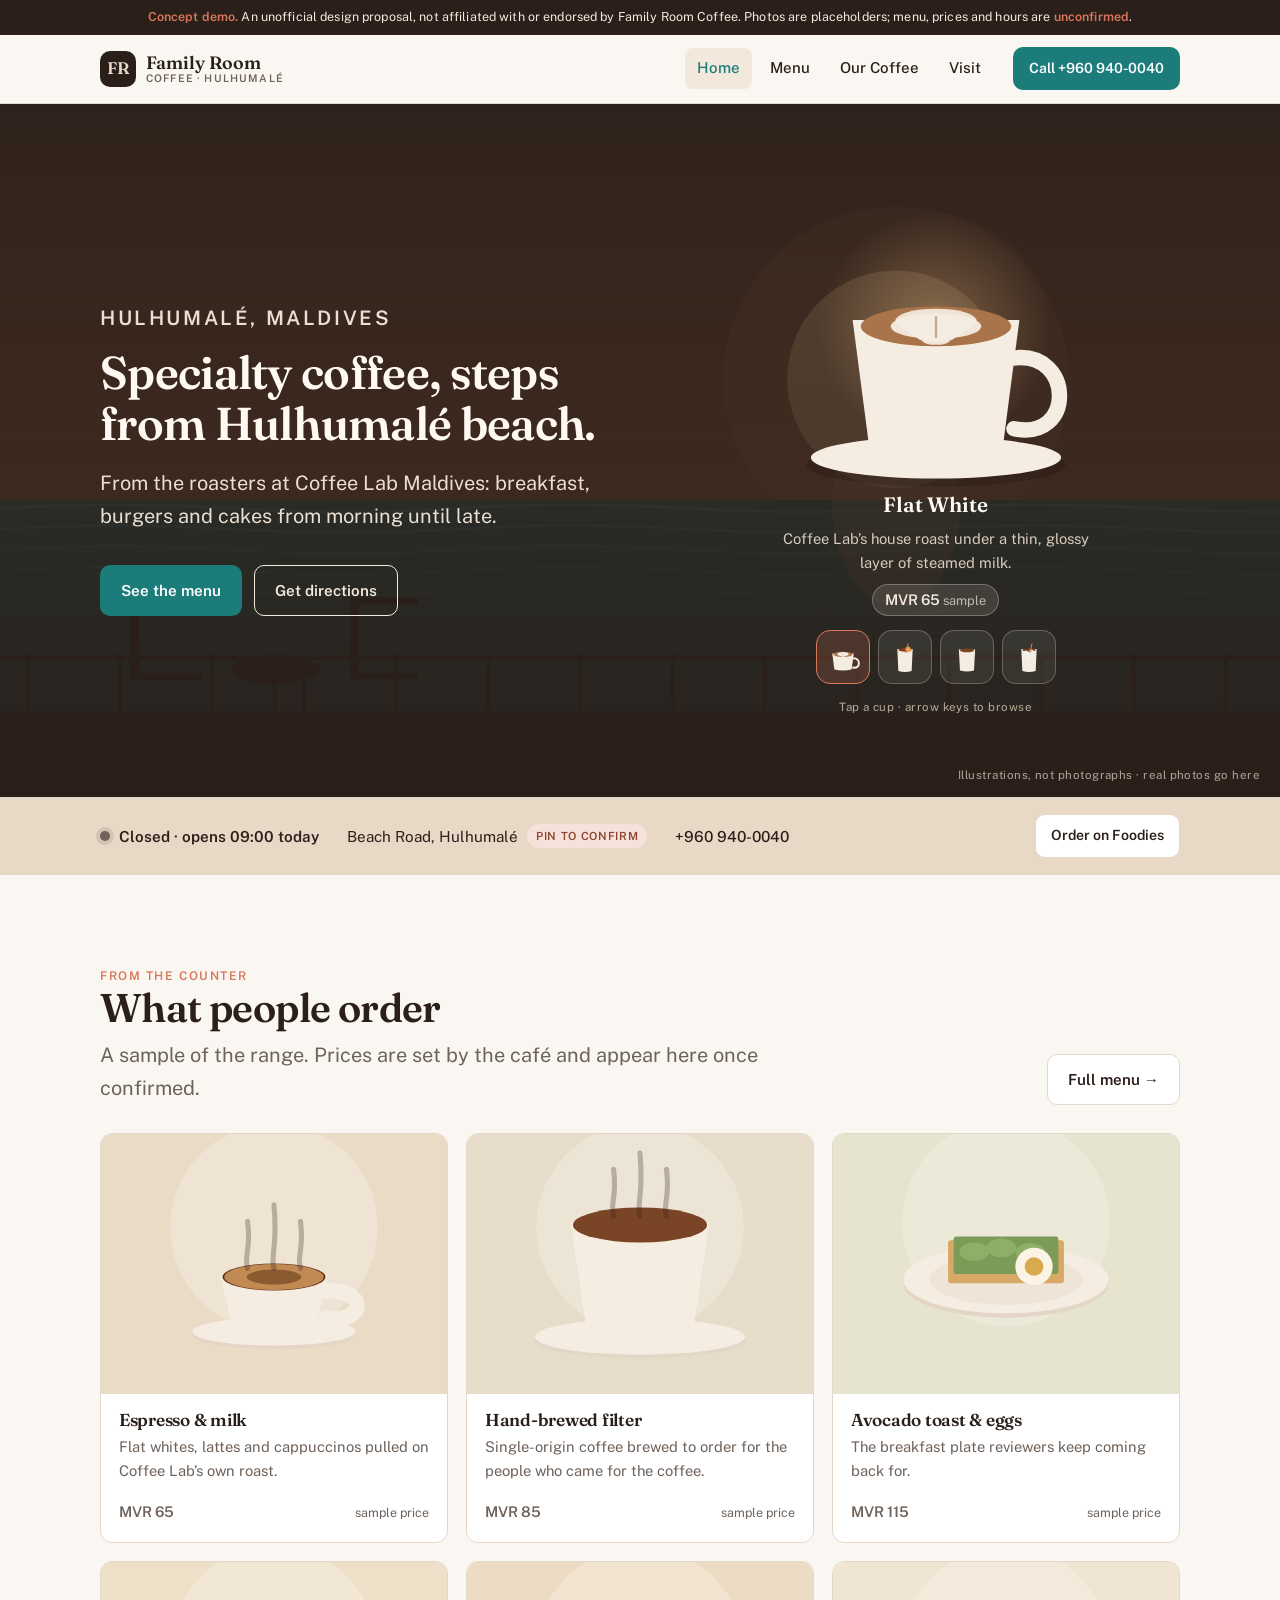
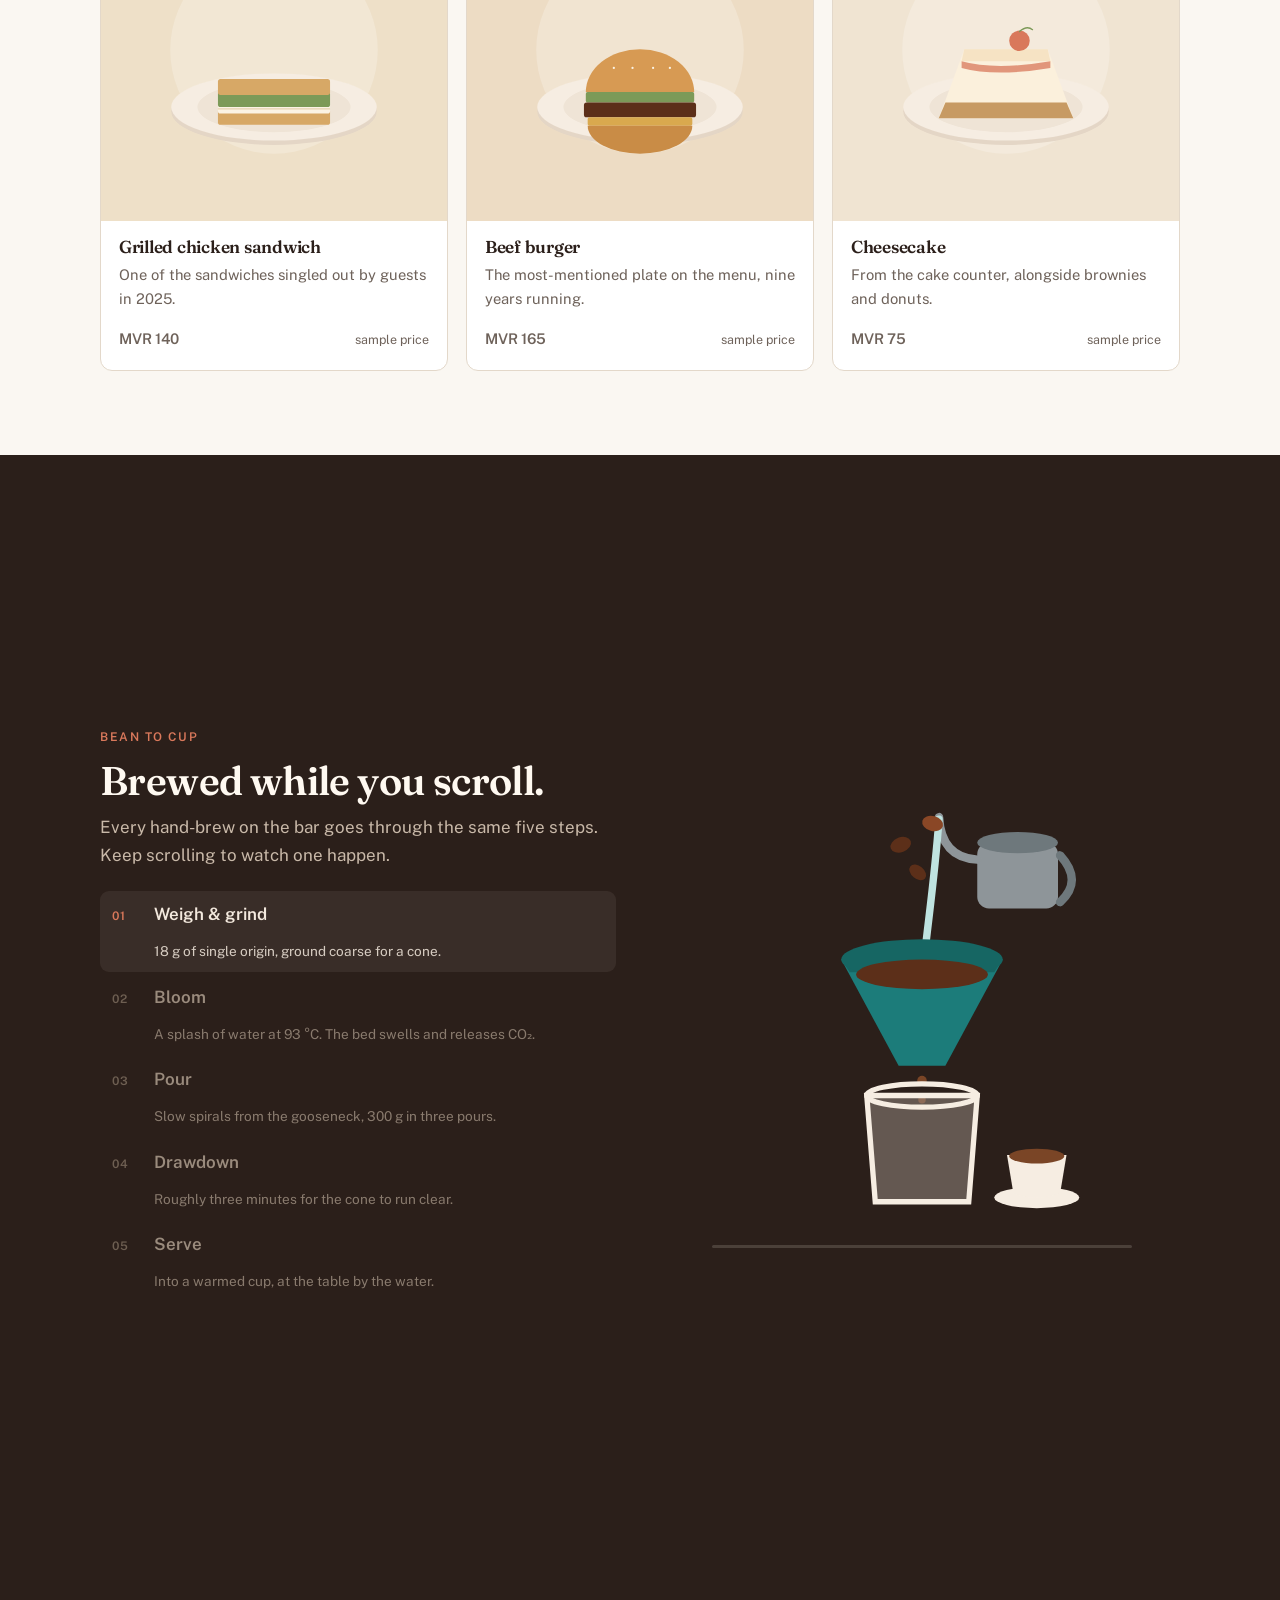
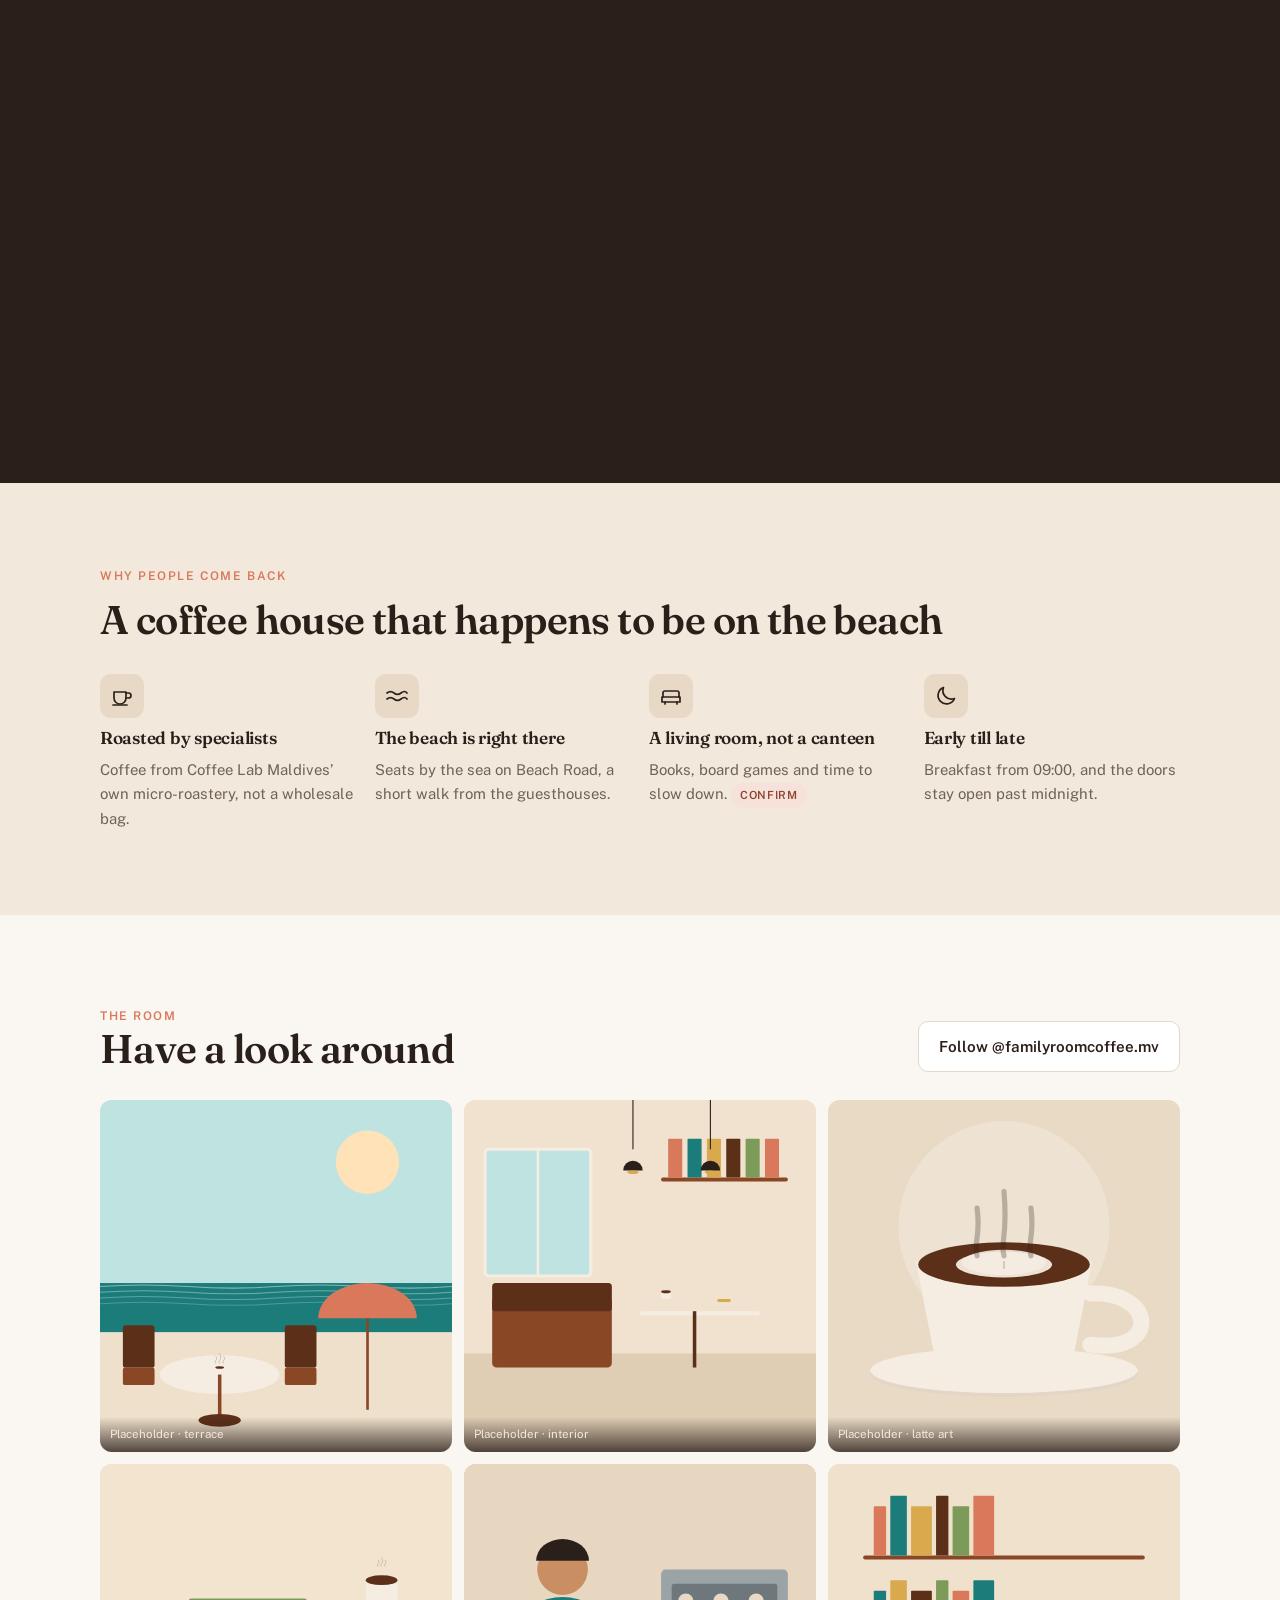
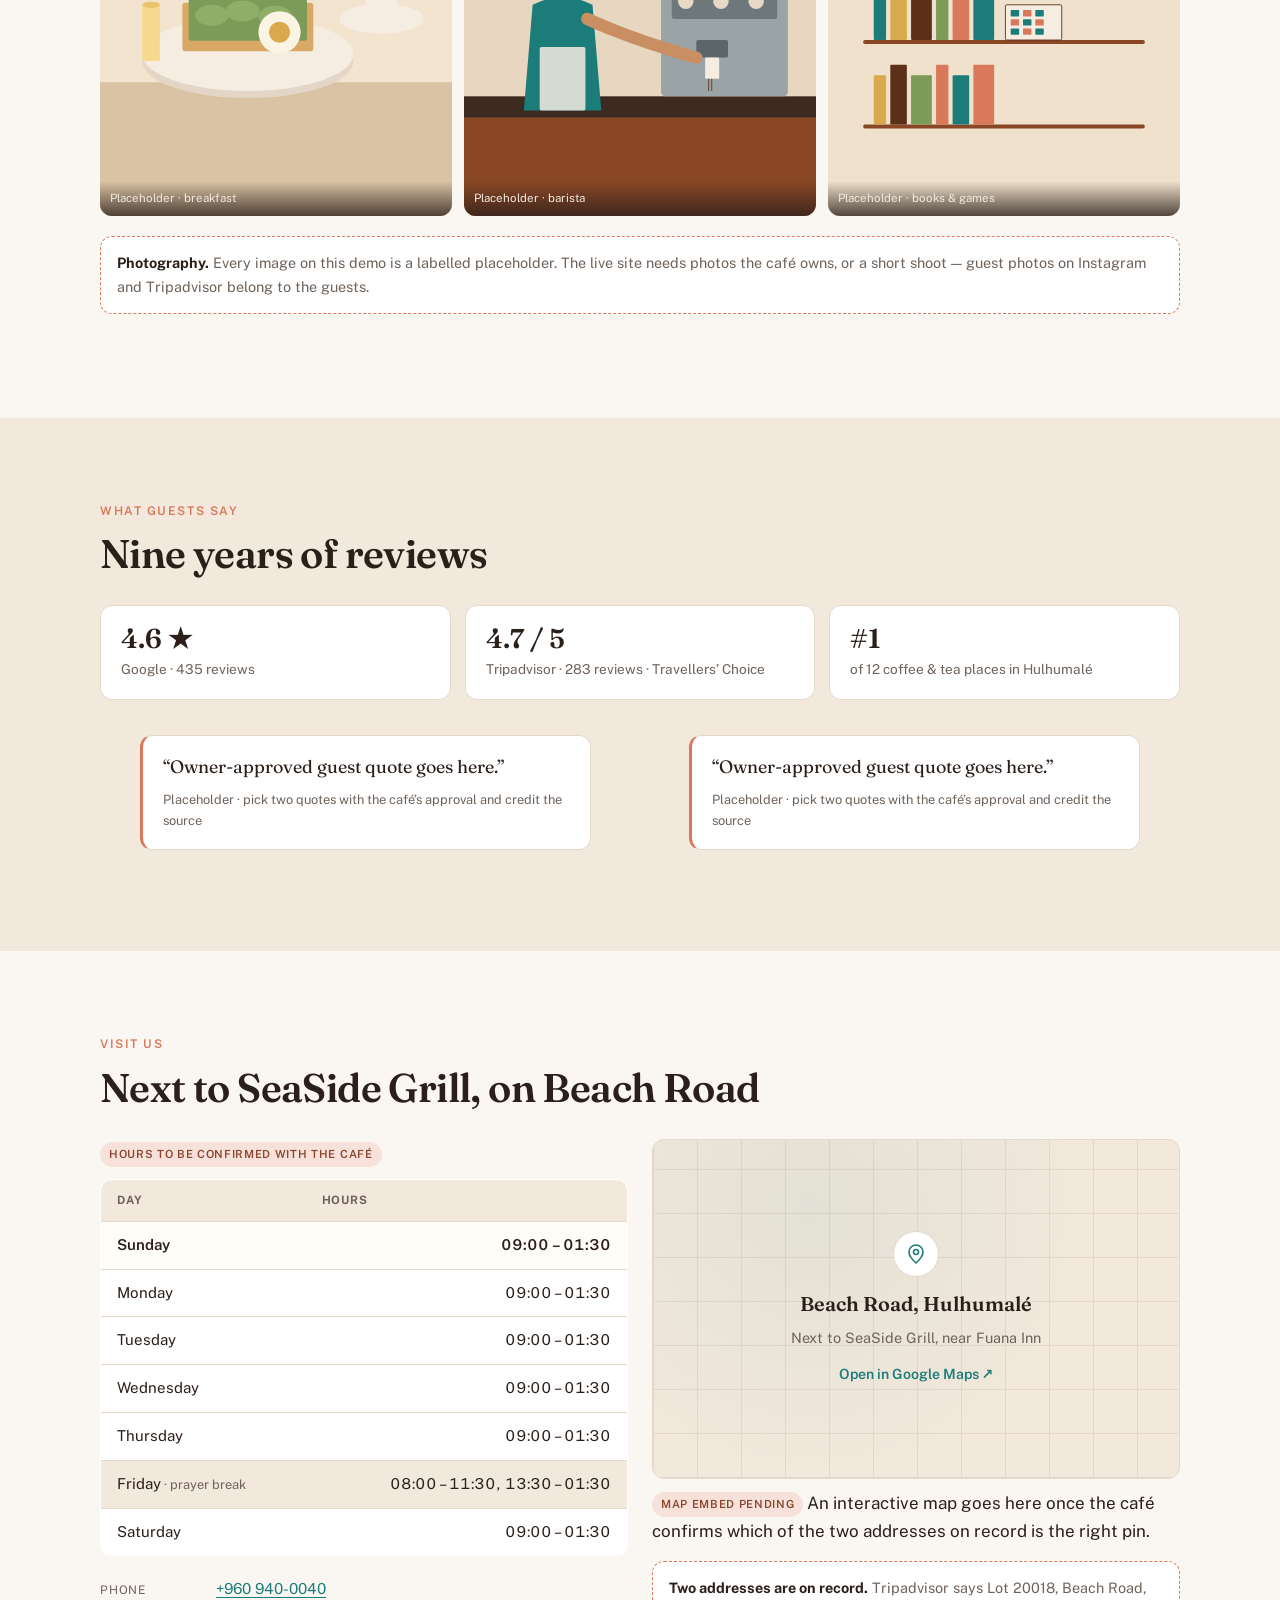
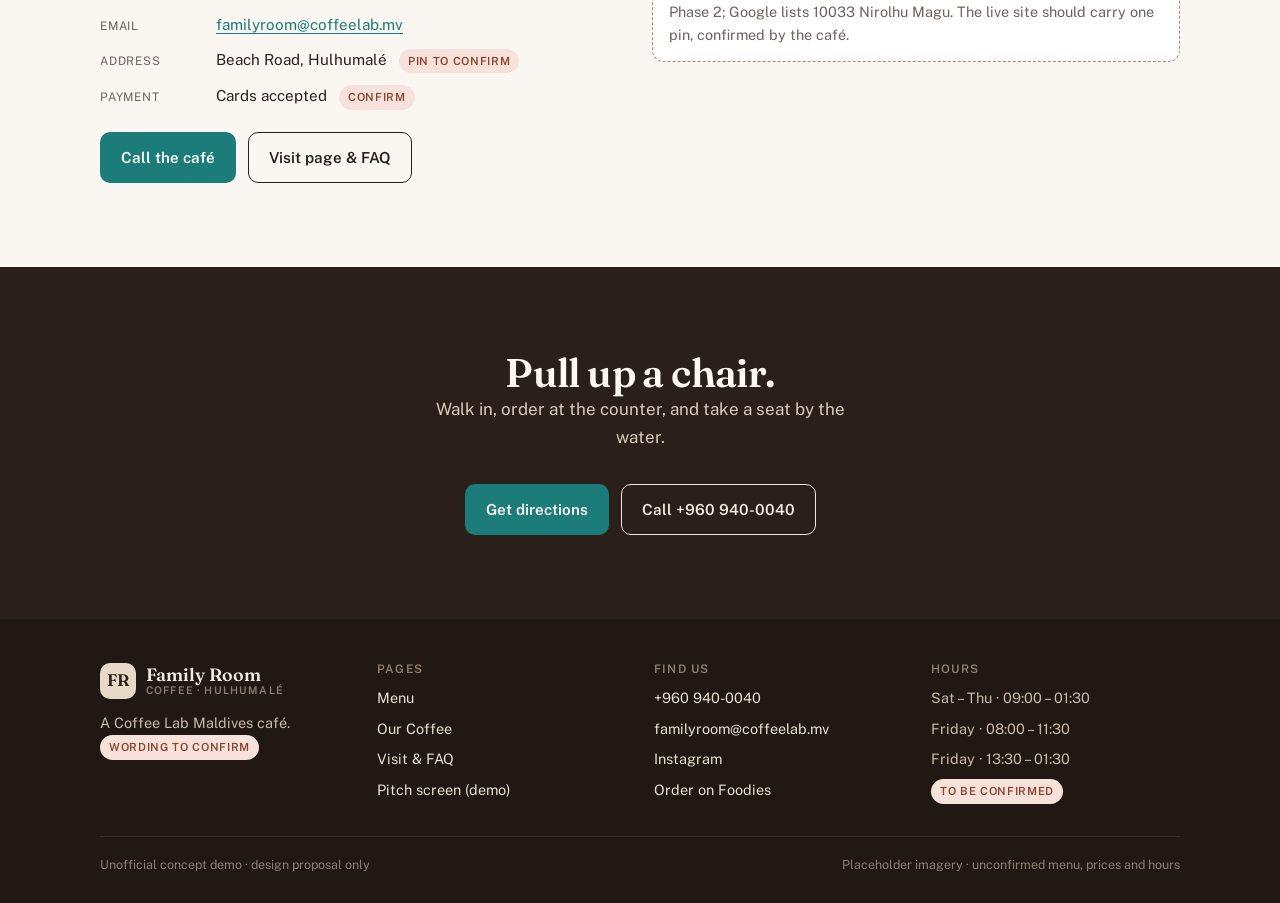
==== commit 50ca7ef6: "Interactive hero, scroll-driven brewing, illustrations, sample prices Hero: - Four signature coffees" ====
--- a/index.html
+++ b/index.html
@@ -39,21 +39,57 @@
 
 <main>
 
-<!-- 1 · Hero -->
+<!-- 1 · Hero with interactive signature coffees -->
 <div class="hero">
   <div class="hero-media">
-    <img src="assets/img/hero-terrace.svg" alt="Placeholder image: the beach terrace at golden hour" width="1600" height="900">
+    <img src="assets/img/hero-terrace.svg" alt="" width="1600" height="900">
   </div>
   <div class="wrap hero-in">
-    <p class="eyebrow">Hulhumalé, Maldives</p>
-    <h1>Specialty coffee, steps from Hulhumalé beach.</h1>
-    <p>From the roasters at Coffee Lab Maldives: breakfast, burgers and cakes from morning until late.</p>
-    <div class="hero-cta">
-      <a class="btn btn-primary" href="menu.html">See the menu</a>
-      <a class="btn btn-outline" href="https://www.google.com/maps/search/?api=1&amp;query=Family+Room+Coffee+Hulhumale" target="_blank" rel="noopener">Get directions</a>
-    </div>
-  </div>
-  <p class="hero-credit">Placeholder image · a beach-terrace photo goes here</p>
+    <div class="hero-copy">
+      <p class="eyebrow">Hulhumalé, Maldives</p>
+      <h1>Specialty coffee, steps from Hulhumalé beach.</h1>
+      <p>From the roasters at Coffee Lab Maldives: breakfast, burgers and cakes from morning until late.</p>
+      <div class="hero-cta">
+        <a class="btn btn-primary" href="menu.html">See the menu</a>
+        <a class="btn btn-outline" href="https://www.google.com/maps/search/?api=1&amp;query=Family+Room+Coffee+Hulhumale" target="_blank" rel="noopener">Get directions</a>
+      </div>
+    </div>
+
+    <div class="signature" data-signature>
+      <div class="sig-stage" id="panel-sig" role="tabpanel" aria-live="polite">
+        <span class="sig-glow" aria-hidden="true"></span>
+        <div class="sig-cup is-active" data-drink="flatwhite"><svg viewBox="0 0 320 360" aria-hidden="true" focusable="false"><ellipse cx="160" cy="310" rx="143" ry="24" fill="#000" opacity=".16"/><ellipse cx="160" cy="302" rx="138" ry="23" fill="#F6EDE2"/><path d="M246 192 c 66 -8 68 92 0 78" fill="none" stroke="#F6EDE2" stroke-width="17" stroke-linecap="round"/><path d="M68 150 L252 150 L234 288 Q160 304 86 288 Z" fill="#F6EDE2"/><ellipse cx="160" cy="157" rx="83" ry="22" fill="#A97449"/><ellipse cx="160" cy="157" rx="50" ry="14" fill="#F6EDE2" opacity=".95"/><ellipse cx="160" cy="151.0" rx="44.8" ry="13.4" fill="#F6EDE2" opacity=".92"/><ellipse cx="160" cy="155.4" rx="38.8" ry="11.7" fill="#F6EDE2" opacity=".92"/><ellipse cx="160" cy="159.8" rx="32.9" ry="9.9" fill="#F6EDE2" opacity=".92"/><ellipse cx="160" cy="164.2" rx="26.9" ry="8.1" fill="#F6EDE2" opacity=".92"/><ellipse cx="160" cy="168.6" rx="20.9" ry="6.3" fill="#F6EDE2" opacity=".92"/><ellipse cx="160" cy="173.0" rx="14.9" ry="4.5" fill="#F6EDE2" opacity=".92"/><path d="M160 146 L160 170" stroke="#8A5A30" stroke-width="2.5" opacity=".45"/><g class="steam"><path d="M130 132 c -10 -16 10 -22 0 -52" fill="none" stroke="#F3E9DE" stroke-width="6" stroke-linecap="round"/><path d="M160 132 c -10 -16 10 -22 0 -52" fill="none" stroke="#F3E9DE" stroke-width="6" stroke-linecap="round"/><path d="M190 132 c -10 -16 10 -22 0 -52" fill="none" stroke="#F3E9DE" stroke-width="6" stroke-linecap="round"/></g></svg></div>
+        <div class="sig-cup" data-drink="orangepresso"><svg viewBox="0 0 320 360" aria-hidden="true" focusable="false"><ellipse cx="160" cy="322" rx="102" ry="17" fill="#000" opacity=".16"/><ellipse cx="160" cy="314" rx="99" ry="16" fill="#F6EDE2"/><path d="M94 112 L226 112 L217 300 Q160 316 103 300 Z" fill="#F6EDE2"/><ellipse cx="160" cy="119" rx="57" ry="15" fill="#8A3F16"/><circle cx="186" cy="114" r="23" fill="#E9A63F"/><circle cx="186" cy="114" r="23" fill="none" stroke="#B9812F" stroke-width="2.5"/><circle cx="186" cy="114" r="8" fill="#F6C979"/><path d="M186 66 L168 142" stroke="#D9785B" stroke-width="9" stroke-linecap="round"/></svg></div>
+        <div class="sig-cup" data-drink="filter"><svg viewBox="0 0 320 360" aria-hidden="true" focusable="false"><ellipse cx="160" cy="318" rx="108" ry="18" fill="#000" opacity=".16"/><ellipse cx="160" cy="310" rx="105" ry="18" fill="#F6EDE2"/><path d="M90 116 L230 116 L220 296 Q160 312 100 296 Z" fill="#F6EDE2"/><ellipse cx="160" cy="123" rx="61" ry="16" fill="#7A4526"/><g class="steam"><path d="M130 98 c -10 -16 10 -22 0 -52" fill="none" stroke="#F3E9DE" stroke-width="6" stroke-linecap="round"/><path d="M160 98 c -10 -16 10 -22 0 -52" fill="none" stroke="#F3E9DE" stroke-width="6" stroke-linecap="round"/><path d="M190 98 c -10 -16 10 -22 0 -52" fill="none" stroke="#F3E9DE" stroke-width="6" stroke-linecap="round"/></g></svg></div>
+        <div class="sig-cup" data-drink="icedmocha"><svg viewBox="0 0 320 360" aria-hidden="true" focusable="false"><ellipse cx="160" cy="322" rx="102" ry="17" fill="#000" opacity=".16"/><ellipse cx="160" cy="314" rx="99" ry="16" fill="#F6EDE2"/><path d="M94 112 L226 112 L217 300 Q160 316 103 300 Z" fill="#F6EDE2"/><ellipse cx="160" cy="119" rx="57" ry="15" fill="#6B3B22"/><rect x="120" y="127" width="30" height="30" rx="7" fill="#EAF6F5" opacity=".85" stroke="#fff" stroke-width="2.5" transform="rotate(-14 135 142)"/><rect x="163" y="118" width="34" height="34" rx="7" fill="#EAF6F5" opacity=".85" stroke="#fff" stroke-width="2.5" transform="rotate(10 181 135)"/><rect x="144" y="168" width="26" height="26" rx="6" fill="#EAF6F5" opacity=".85" stroke="#fff" stroke-width="2.5" transform="rotate(24 157 181)"/><path d="M186 66 L168 142" stroke="#D9785B" stroke-width="9" stroke-linecap="round"/></svg></div>
+      </div>
+      <div class="sig-info">
+        <p class="sig-name" data-sig-name>Flat White</p>
+        <p class="sig-note" data-sig-note>Coffee Lab’s house roast under a thin, glossy layer of steamed milk.</p>
+        <span class="sig-price" data-sig-price>MVR 65 <span class="tbc">sample</span></span>
+      </div>
+      <div class="sig-picker" role="tablist" aria-label="Signature coffees">
+          <button class="sig-tab" type="button" role="tab" id="tab-flatwhite"
+                  aria-selected="true" aria-controls="panel-sig"
+                  tabindex="0" data-tab="flatwhite"
+                  title="Flat White"><span class="u-sr">Flat White</span><svg viewBox="0 0 320 360" aria-hidden="true" focusable="false"><path d="M246 192 c 66 -8 68 92 0 78" fill="none" stroke="#F6EDE2" stroke-width="17" stroke-linecap="round"/><path d="M68 150 L252 150 L234 288 Q160 304 86 288 Z" fill="#F6EDE2"/><ellipse cx="160" cy="157" rx="83" ry="22" fill="#A97449"/><ellipse cx="160" cy="157" rx="50" ry="14" fill="#F6EDE2" opacity=".95"/><ellipse cx="160" cy="151.0" rx="44.8" ry="13.4" fill="#F6EDE2" opacity=".92"/><ellipse cx="160" cy="155.4" rx="38.8" ry="11.7" fill="#F6EDE2" opacity=".92"/><ellipse cx="160" cy="159.8" rx="32.9" ry="9.9" fill="#F6EDE2" opacity=".92"/><ellipse cx="160" cy="164.2" rx="26.9" ry="8.1" fill="#F6EDE2" opacity=".92"/><ellipse cx="160" cy="168.6" rx="20.9" ry="6.3" fill="#F6EDE2" opacity=".92"/><ellipse cx="160" cy="173.0" rx="14.9" ry="4.5" fill="#F6EDE2" opacity=".92"/><path d="M160 146 L160 170" stroke="#8A5A30" stroke-width="2.5" opacity=".45"/></svg></button>
+          <button class="sig-tab" type="button" role="tab" id="tab-orangepresso"
+                  aria-selected="false" aria-controls="panel-sig"
+                  tabindex="-1" data-tab="orangepresso"
+                  title="Orangepresso"><span class="u-sr">Orangepresso</span><svg viewBox="0 0 320 360" aria-hidden="true" focusable="false"><path d="M94 112 L226 112 L217 300 Q160 316 103 300 Z" fill="#F6EDE2"/><ellipse cx="160" cy="119" rx="57" ry="15" fill="#8A3F16"/><circle cx="186" cy="114" r="23" fill="#E9A63F"/><circle cx="186" cy="114" r="23" fill="none" stroke="#B9812F" stroke-width="2.5"/><circle cx="186" cy="114" r="8" fill="#F6C979"/><path d="M186 66 L168 142" stroke="#D9785B" stroke-width="9" stroke-linecap="round"/></svg></button>
+          <button class="sig-tab" type="button" role="tab" id="tab-filter"
+                  aria-selected="false" aria-controls="panel-sig"
+                  tabindex="-1" data-tab="filter"
+                  title="Hand-brewed Filter"><span class="u-sr">Hand-brewed Filter</span><svg viewBox="0 0 320 360" aria-hidden="true" focusable="false"><path d="M90 116 L230 116 L220 296 Q160 312 100 296 Z" fill="#F6EDE2"/><ellipse cx="160" cy="123" rx="61" ry="16" fill="#7A4526"/></svg></button>
+          <button class="sig-tab" type="button" role="tab" id="tab-icedmocha"
+                  aria-selected="false" aria-controls="panel-sig"
+                  tabindex="-1" data-tab="icedmocha"
+                  title="Iced Mocha"><span class="u-sr">Iced Mocha</span><svg viewBox="0 0 320 360" aria-hidden="true" focusable="false"><path d="M94 112 L226 112 L217 300 Q160 316 103 300 Z" fill="#F6EDE2"/><ellipse cx="160" cy="119" rx="57" ry="15" fill="#6B3B22"/><rect x="120" y="127" width="30" height="30" rx="7" fill="#EAF6F5" opacity=".85" stroke="#fff" stroke-width="2.5" transform="rotate(-14 135 142)"/><rect x="163" y="118" width="34" height="34" rx="7" fill="#EAF6F5" opacity=".85" stroke="#fff" stroke-width="2.5" transform="rotate(10 181 135)"/><rect x="144" y="168" width="26" height="26" rx="6" fill="#EAF6F5" opacity=".85" stroke="#fff" stroke-width="2.5" transform="rotate(24 157 181)"/><path d="M186 66 L168 142" stroke="#D9785B" stroke-width="9" stroke-linecap="round"/></svg></button>
+      </div>
+      <p class="sig-hint">Tap a cup · arrow keys to browse</p>
+    </div>
+  </div>
+  <p class="hero-credit">Illustrations, not photographs · real photos go here</p>
 </div>
 
 <!-- 2 · Today strip -->
@@ -87,7 +123,7 @@
         <div class="card-body">
           <h3>Espresso &amp; milk</h3>
           <p>Flat whites, lattes and cappuccinos pulled on Coffee Lab’s own roast.</p>
-          <p class="price">MVR — <span class="tbc">to be confirmed</span></p>
+          <p class="price">MVR 65 <span class="tbc">sample price</span></p>
         </div>
       </article>
       <article class="card">
@@ -95,7 +131,7 @@
         <div class="card-body">
           <h3>Hand-brewed filter</h3>
           <p>Single-origin coffee brewed to order for the people who came for the coffee.</p>
-          <p class="price">MVR — <span class="tbc">to be confirmed</span></p>
+          <p class="price">MVR 85 <span class="tbc">sample price</span></p>
         </div>
       </article>
       <article class="card">
@@ -103,7 +139,7 @@
         <div class="card-body">
           <h3>Avocado toast &amp; eggs</h3>
           <p>The breakfast plate reviewers keep coming back for.</p>
-          <p class="price">MVR — <span class="tbc">to be confirmed</span></p>
+          <p class="price">MVR 115 <span class="tbc">sample price</span></p>
         </div>
       </article>
       <article class="card">
@@ -111,7 +147,7 @@
         <div class="card-body">
           <h3>Grilled chicken sandwich</h3>
           <p>One of the sandwiches singled out by guests in 2025.</p>
-          <p class="price">MVR — <span class="tbc">to be confirmed</span></p>
+          <p class="price">MVR 140 <span class="tbc">sample price</span></p>
         </div>
       </article>
       <article class="card">
@@ -119,7 +155,7 @@
         <div class="card-body">
           <h3>Beef burger</h3>
           <p>The most-mentioned plate on the menu, nine years running.</p>
-          <p class="price">MVR — <span class="tbc">to be confirmed</span></p>
+          <p class="price">MVR 165 <span class="tbc">sample price</span></p>
         </div>
       </article>
       <article class="card">
@@ -127,9 +163,89 @@
         <div class="card-body">
           <h3>Cheesecake</h3>
           <p>From the cake counter, alongside brownies and donuts.</p>
-          <p class="price">MVR — <span class="tbc">to be confirmed</span></p>
-        </div>
-      </article>
+          <p class="price">MVR 75 <span class="tbc">sample price</span></p>
+        </div>
+      </article>
+    </div>
+  </div>
+</section>
+
+<!-- Scroll-driven brewing sequence -->
+<section class="brew" data-brew>
+  <div class="brew-track">
+    <div class="brew-sticky">
+      <div class="brew-inner">
+        <div class="brew-copy">
+          <p class="eyebrow">Bean to cup</p>
+          <h2>Brewed while you scroll.</h2>
+          <p class="brew-lede">Every hand-brew on the bar goes through the same five steps. Keep scrolling to watch one happen.</p>
+          <ol class="brew-steps">
+            <li data-step="0"><b>Weigh &amp; grind</b><span>18&nbsp;g of single origin, ground coarse for a cone.</span></li>
+            <li data-step="1"><b>Bloom</b><span>A splash of water at 93&nbsp;°C. The bed swells and releases CO₂.</span></li>
+            <li data-step="2"><b>Pour</b><span>Slow spirals from the gooseneck, 300&nbsp;g in three pours.</span></li>
+            <li data-step="3"><b>Drawdown</b><span>Roughly three minutes for the cone to run clear.</span></li>
+            <li data-step="4"><b>Serve</b><span>Into a warmed cup, at the table by the water.</span></li>
+          </ol>
+        </div>
+        <div class="brew-figure">
+          <svg viewBox="0 0 320 420" aria-label="Illustration of a pour-over brew in progress" data-brew-svg>
+            <!-- kettle, pivots to pour -->
+            <g data-el="kettle" transform="rotate(0 186 46)">
+              <rect x="212" y="58" width="76" height="62" rx="11" fill="#8E9599"/>
+              <ellipse cx="250" cy="58" rx="38" ry="10" fill="#6E787C"/>
+              <path d="M212 74 q -34 -2 -36 -40" fill="none" stroke="#8E9599" stroke-width="8" stroke-linecap="round"/>
+              <path d="M290 70 q 22 24 0 44" fill="none" stroke="#6E787C" stroke-width="8" stroke-linecap="round"/>
+            </g>
+            <!-- water stream -->
+            <path data-el="stream" d="M176 36 C 172 90 166 130 162 168" fill="none" stroke="#BFE3E0"
+                  stroke-width="7" stroke-linecap="round" opacity="0"/>
+            <!-- beans that fall into the cone during the grind step -->
+            <g data-el="beans">
+              <ellipse cx="140" cy="60" rx="10" ry="7" fill="#5C2F19" transform="rotate(-20 140 60)"/>
+              <ellipse cx="170" cy="40" rx="10" ry="7" fill="#8A4726" transform="rotate(15 170 40)"/>
+              <ellipse cx="156" cy="86" rx="9" ry="6" fill="#5C2F19" transform="rotate(40 156 86)"/>
+            </g>
+            <!-- cone -->
+            <path d="M84 168 L236 168 L182 268 L138 268 Z" fill="#1C7C7A"/>
+            <path d="M84 168 L236 168 L228 180 L92 180 Z" fill="#166663"/>
+            <ellipse cx="160" cy="168" rx="76" ry="19" fill="#166663"/>
+            <!-- water pooled above the coffee bed -->
+            <ellipse data-el="water" cx="160" cy="176" rx="66" ry="15" fill="#A9552A" opacity="0"/>
+            <!-- coffee bed -->
+            <ellipse data-el="bed" cx="160" cy="182" rx="62" ry="14" fill="#5C2F19" opacity="0"/>
+            <g data-el="bubbles" opacity="0">
+              <circle cx="138" cy="178" r="5" fill="#C49A6C"/>
+              <circle cx="164" cy="174" r="7" fill="#C49A6C"/>
+              <circle cx="186" cy="180" r="4" fill="#C49A6C"/>
+            </g>
+            <!-- drips -->
+            <g data-el="drips" opacity="0">
+              <circle cx="160" cy="282" r="4.5" fill="#7A4526"/>
+              <circle cx="160" cy="300" r="3.5" fill="#7A4526" opacity=".7"/>
+            </g>
+            <!-- carafe -->
+            <path d="M108 296 L212 296 L204 396 L116 396 Z" fill="#F6EDE2" opacity=".28"/>
+            <clipPath id="carafeClip"><path d="M108 296 L212 296 L204 396 L116 396 Z"/></clipPath>
+            <g clip-path="url(#carafeClip)">
+              <rect data-el="carafe" x="106" y="396" width="108" height="0" fill="#7A4526"/>
+            </g>
+            <path d="M108 296 L212 296 L204 396 L116 396 Z" fill="none" stroke="#F6EDE2" stroke-width="5"/>
+            <ellipse cx="160" cy="296" rx="52" ry="11" fill="none" stroke="#F6EDE2" stroke-width="5"/>
+            <!-- served cup -->
+            <g data-el="served" opacity="0">
+              <ellipse cx="268" cy="392" rx="40" ry="10" fill="#F6EDE2"/>
+              <path d="M240 352 L296 352 L290 388 Q268 396 246 388 Z" fill="#F6EDE2"/>
+              <ellipse cx="268" cy="353" rx="26" ry="7" fill="#7A4526"/>
+              <g class="steam">
+                <path d="M256 340 c -6 -9 6 -13 0 -30" fill="none" stroke="#F3E9DE" stroke-width="4" stroke-linecap="round"/>
+                <path d="M270 338 c -6 -9 6 -13 0 -30" fill="none" stroke="#F3E9DE" stroke-width="4" stroke-linecap="round"/>
+                <path d="M282 341 c -6 -9 6 -13 0 -30" fill="none" stroke="#F3E9DE" stroke-width="4" stroke-linecap="round"/>
+              </g>
+            </g>
+          </svg>
+          <div class="brew-progress" aria-hidden="true"><i data-brew-bar></i></div>
+        </div>
+      </div>
     </div>
   </div>
 </section>
--- a/assets/css/site.css
+++ b/assets/css/site.css
@@ -141,14 +141,14 @@
 /* ---------- hero ---------- */
 .hero{position:relative;background:var(--espresso);color:var(--sand);overflow:hidden}
 .hero-media{position:absolute;inset:0}
-.hero-media img{width:100%;height:100%;min-height:100%;object-fit:cover;object-position:center 35%;opacity:.5}
+.hero-media img{width:100%;height:100%;min-height:100%;object-fit:cover;object-position:center 26%;opacity:.42}
 .hero-media::after{
   content:"";position:absolute;inset:0;
   background:linear-gradient(180deg,rgba(43,31,26,.45) 0%,rgba(43,31,26,.62) 55%,rgba(43,31,26,.88) 100%);
 }
 .hero-in{position:relative;padding-block:clamp(72px,14vw,140px);max-width:44rem}
 .hero h1{color:#FFF9F1}
-.hero p{color:#EADFD2;font-size:clamp(1.05rem,2.3vw,1.3rem);margin-top:1.1rem;max-width:44ch}
+.hero-copy p{color:#EADFD2;font-size:clamp(1.05rem,2.3vw,1.25rem);margin-top:1.1rem;max-width:44ch}
 .hero-cta{display:flex;flex-wrap:wrap;gap:12px;margin-top:2rem}
 .hero-credit{
   position:absolute;right:20px;bottom:12px;z-index:2;white-space:nowrap;
@@ -416,3 +416,143 @@
 .compare{display:grid;grid-template-columns:repeat(auto-fit,minmax(300px,1fr));gap:20px;margin-top:24px}
 .compare h3{margin-bottom:10px}
 .compare .verdict-line{font-size:.85rem;color:var(--driftwood);margin-top:10px}
+
+/* =========================================================================
+   Hero signature-coffee selector
+   ========================================================================= */
+.hero-in{display:grid;grid-template-columns:minmax(0,1.05fr) minmax(0,.95fr);gap:clamp(24px,4vw,56px);align-items:center;max-width:var(--wrap)}
+@media (max-width:900px){.hero-in{grid-template-columns:1fr;gap:28px}}
+
+.signature{display:grid;justify-items:center;gap:14px}
+.sig-stage{
+  position:relative;width:100%;max-width:340px;aspect-ratio:1/1;
+  display:grid;place-items:center;
+}
+.sig-glow{
+  position:absolute;inset:8%;border-radius:50%;
+  background:radial-gradient(circle,rgba(247,199,137,.34),transparent 68%);
+}
+.sig-cup{
+  position:absolute;inset:0;display:grid;place-items:center;
+  opacity:0;transform:translateY(14px) scale(.94);
+  transition:opacity .45s ease,transform .45s cubic-bezier(.2,.8,.2,1);
+  pointer-events:none;
+}
+.sig-cup.is-active{opacity:1;transform:none;pointer-events:auto}
+.sig-cup svg{width:100%;height:100%;overflow:visible}
+
+/* Steam drifts upward and dissipates; halted under reduced motion. */
+.steam path{
+  animation:steam 3.6s ease-in-out infinite;
+  transform-origin:bottom center;opacity:0;
+}
+.steam path:nth-child(2){animation-delay:.8s}
+.steam path:nth-child(3){animation-delay:1.6s}
+@keyframes steam{
+  0%{opacity:0;transform:translateY(6px) scaleY(.7)}
+  35%{opacity:.5}
+  100%{opacity:0;transform:translateY(-26px) scaleY(1.25)}
+}
+
+.sig-info{text-align:center;min-height:5.6rem}
+.sig-name{font-family:var(--display);font-size:1.45rem;font-weight:600;color:#FFF9F1;margin:0}
+.sig-note{font-size:.92rem;color:#D9CBBC;margin:.3rem 0 0;max-width:34ch;margin-inline:auto}
+.sig-price{
+  display:inline-block;margin-top:.55rem;font-weight:600;font-size:.92rem;
+  color:#F3E9DE;background:rgba(243,233,222,.13);border:1px solid rgba(243,233,222,.3);
+  border-radius:999px;padding:3px 12px;
+}
+.sig-price .tbc{font-weight:400;opacity:.72;font-size:.8rem}
+
+.sig-picker{display:flex;gap:8px;justify-content:center;flex-wrap:wrap}
+.sig-tab{
+  width:58px;height:58px;padding:5px;cursor:pointer;
+  background:rgba(243,233,222,.08);border:1.5px solid rgba(243,233,222,.26);
+  border-radius:14px;display:grid;place-items:center;
+  transition:border-color .2s ease,background-color .2s ease,transform .2s ease;
+}
+.sig-tab svg{width:100%;height:100%}
+.sig-tab:hover{background:rgba(243,233,222,.16);transform:translateY(-2px)}
+.sig-tab[aria-selected="true"]{border-color:var(--terracotta);background:rgba(217,120,91,.2)}
+.sig-hint{font-size:.72rem;color:#B9A997;letter-spacing:.04em;margin:0}
+
+/* =========================================================================
+   Scroll-driven brewing sequence
+   ========================================================================= */
+.brew{background:var(--espresso);color:#F3E9DE}
+.brew-track{position:relative;height:340vh}
+.brew-sticky{position:sticky;top:0;height:100vh;display:grid;place-items:center;overflow:hidden;padding-block:84px 32px;box-sizing:border-box}
+.brew-inner{
+  width:100%;max-width:var(--wrap);margin:0 auto;padding-inline:20px;
+  display:grid;grid-template-columns:minmax(0,1fr) minmax(0,1fr);
+  gap:clamp(20px,4vw,48px);align-items:center;
+}
+.brew-copy .eyebrow{color:var(--terracotta)}
+.brew-copy h2{color:#FFF9F1}
+.brew-lede{color:#C9B9A9;margin-top:.6rem}
+.brew-steps{list-style:none;margin:22px 0 0;padding:0;display:grid;gap:2px;counter-reset:bstep}
+.brew-steps li{
+  counter-increment:bstep;display:grid;grid-template-columns:30px 1fr;gap:12px;
+  padding:9px 12px;border-radius:9px;align-items:baseline;
+  color:#9A8B7D;transition:color .3s ease,background-color .3s ease;
+}
+.brew-steps li::before{
+  content:counter(bstep,decimal-leading-zero);
+  font-size:.74rem;font-weight:600;letter-spacing:.06em;color:#6E5F52;transition:color .3s ease;
+}
+.brew-steps li > b,
+.brew-steps li > span{grid-column:2}
+.brew-steps li b{display:block;font-weight:600;color:inherit}
+.brew-steps li span{display:block;font-size:.85rem;opacity:.85}
+.brew-steps li.is-on{color:#F3E9DE;background:rgba(243,233,222,.07)}
+.brew-steps li.is-on::before{color:var(--terracotta)}
+.brew-figure{display:grid;place-items:center}
+.brew-figure svg{width:100%;max-width:340px;max-height:min(58vh,470px);height:auto}
+.brew-progress{
+  width:100%;max-width:420px;height:3px;border-radius:2px;
+  background:rgba(243,233,222,.16);margin-top:18px;overflow:hidden;
+}
+.brew-progress i{display:block;height:100%;width:0;background:var(--terracotta);border-radius:2px}
+
+@media (max-width:860px){
+  /* svh, and room for the sticky Menu/Directions/Call bar at the bottom. */
+  .brew-sticky{height:100svh;padding-block:74px 86px}
+  .brew-inner{grid-template-columns:1fr;gap:18px;align-content:center}
+  .brew-figure{order:-1}
+  .brew-figure svg{max-width:200px;max-height:34vh}
+  .brew-copy h2{font-size:1.5rem}
+  .brew-lede{font-size:.9rem;margin-top:.4rem}
+  .brew-steps{margin-top:12px}
+  .brew-steps li span{display:none}
+  .brew-steps li{padding:5px 10px}
+  .brew-progress{margin-top:12px}
+}
+
+/* No scroll-linked motion: show the finished brew and read the steps as a list. */
+@media (prefers-reduced-motion:reduce){
+  .brew-track{height:auto}
+  .brew-sticky{position:static;height:auto;padding-block:56px}
+  .brew-steps li{color:#F3E9DE}
+  .brew-steps li::before{color:var(--terracotta)}
+  .brew-progress{display:none}
+  .steam path{animation:none;opacity:.42}
+  .sig-cup{transition:none}
+}
+
+/* Visually hidden, still announced. The picker buttons carry a text label for
+   screen readers behind the cup illustration. */
+.u-sr{
+  position:absolute !important;width:1px;height:1px;margin:-1px;padding:0;
+  overflow:hidden;clip-path:inset(50%);white-space:nowrap;border:0;
+}
+
+/* Keep the whole hero - copy, cup, picker - inside one viewport on a laptop. */
+.hero-in{padding-block:clamp(40px,7vw,80px)}
+.sig-stage{max-width:290px}
+.sig-info{min-height:5rem}
+.sig-name{font-size:1.3rem}
+.sig-tab{width:54px;height:54px}
+@media (min-width:901px){
+  .hero-copy h1{font-size:clamp(1.9rem,3.6vw,3rem)}
+  .signature{align-content:center}
+}
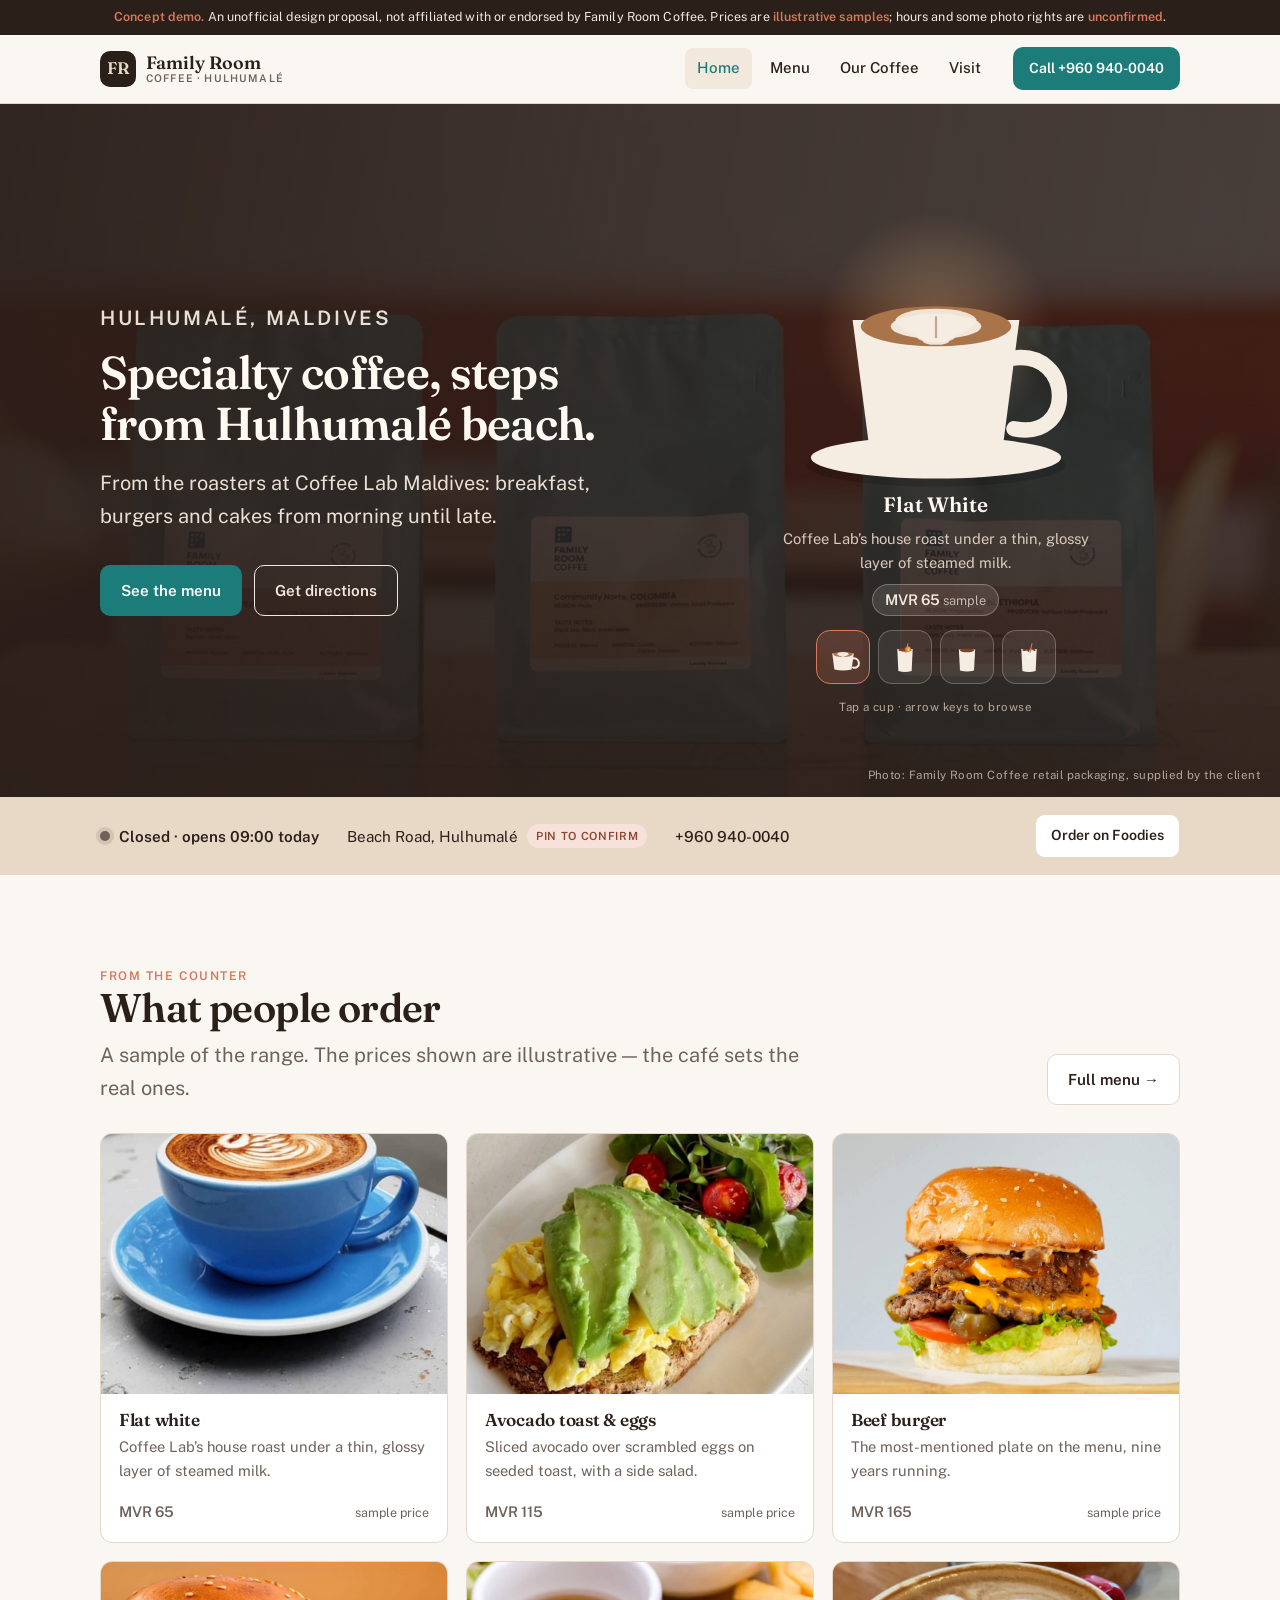
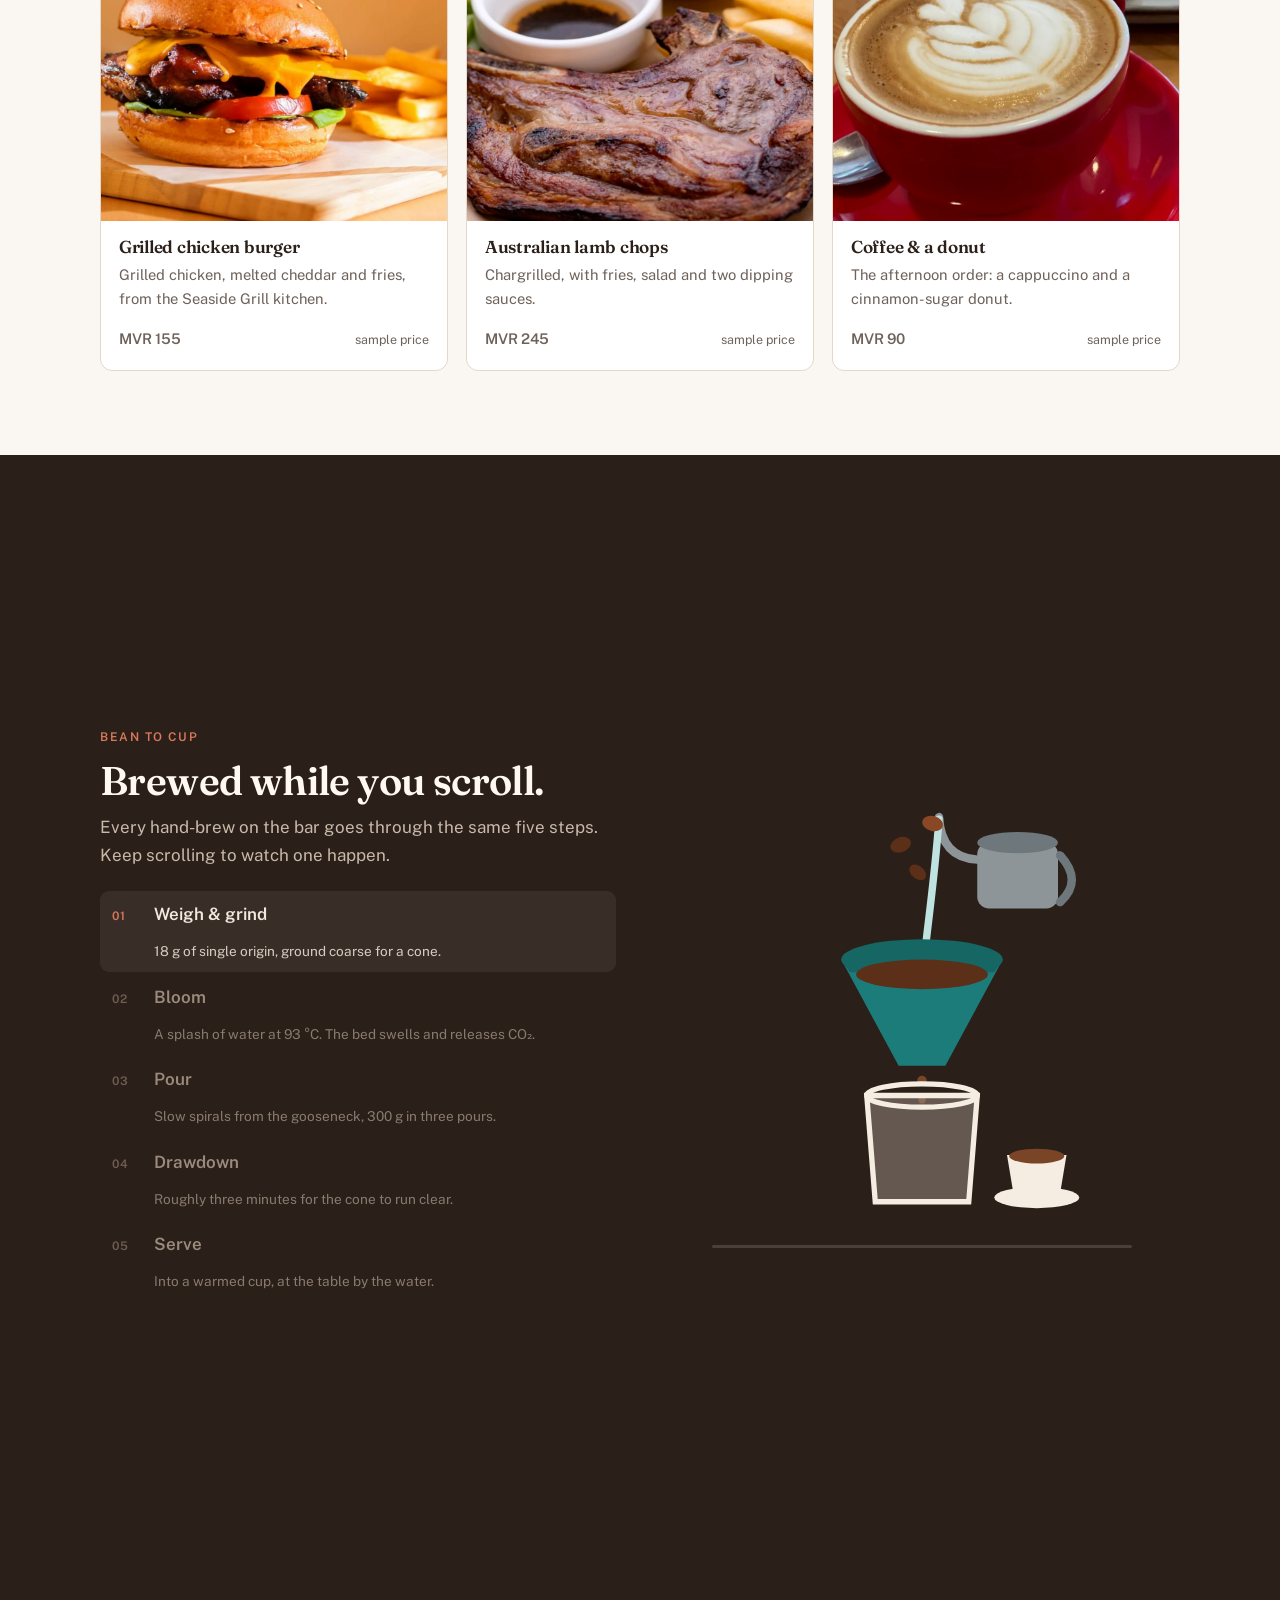
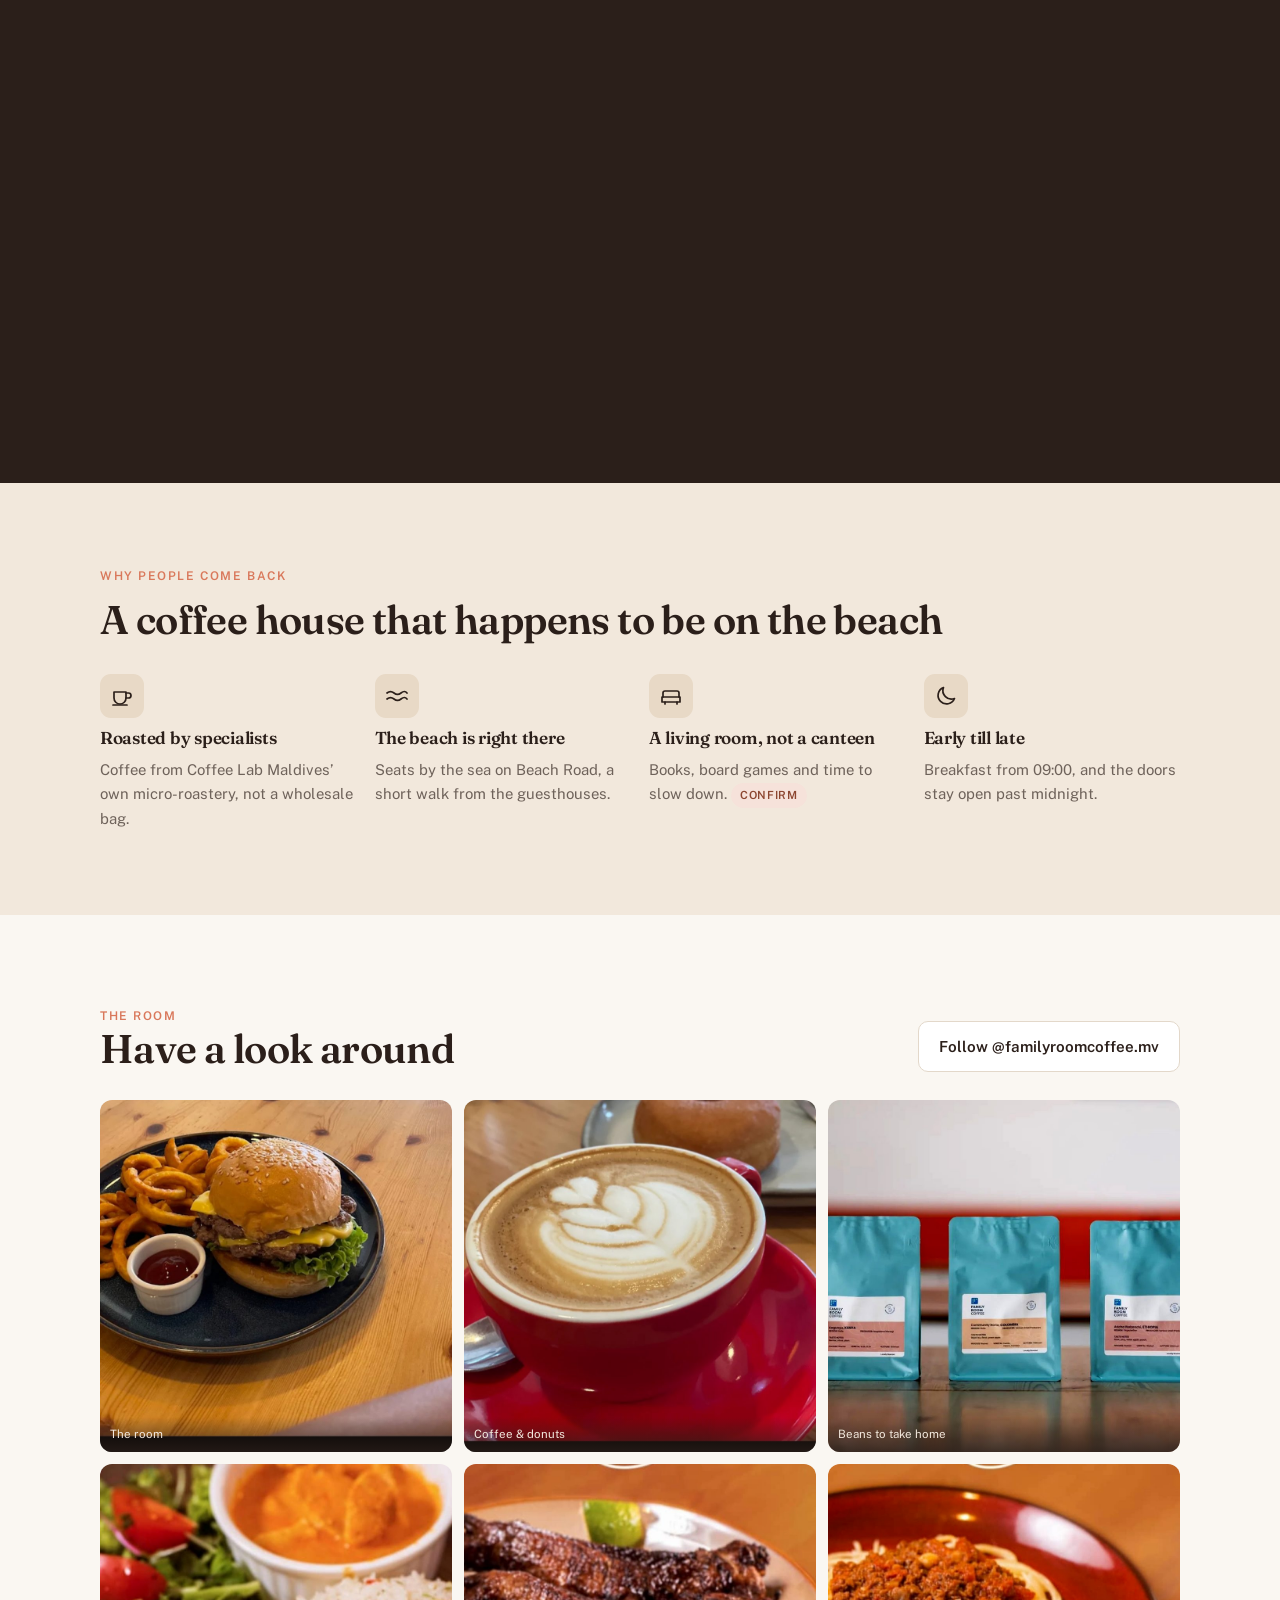
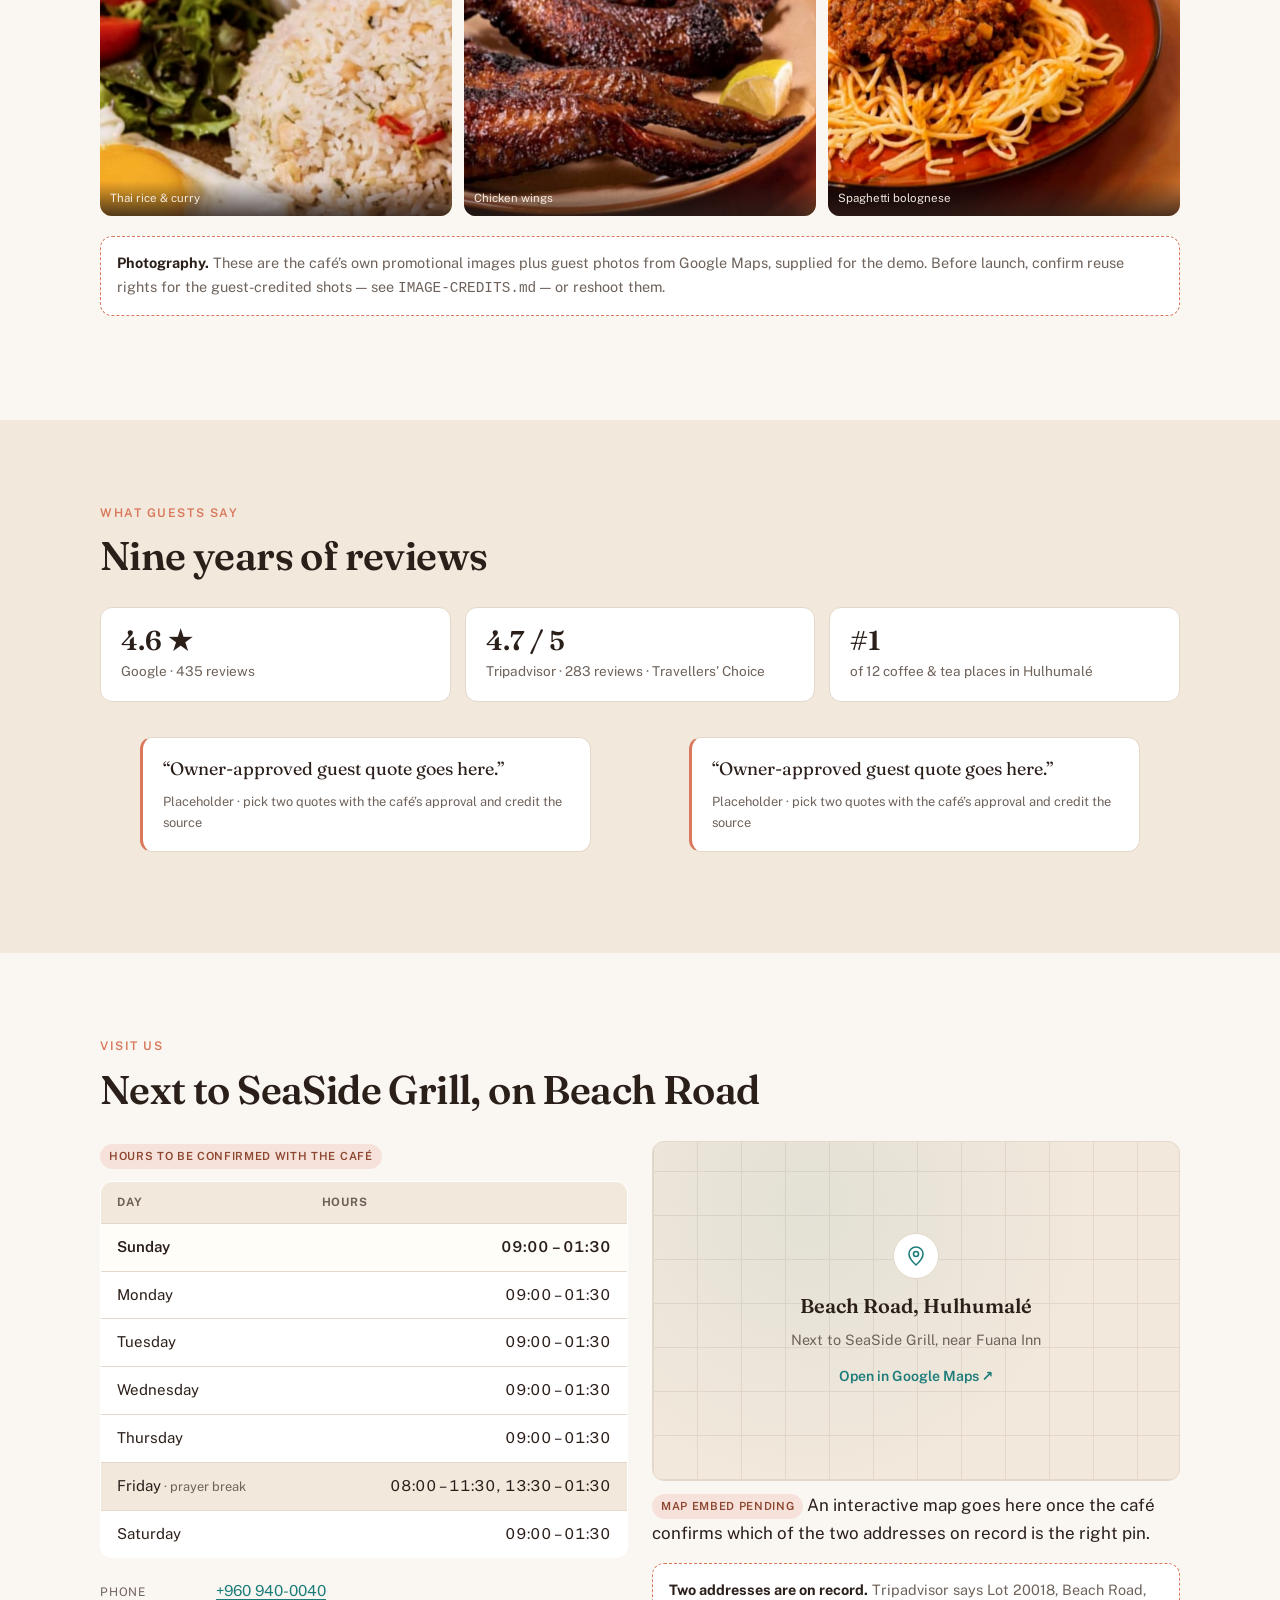
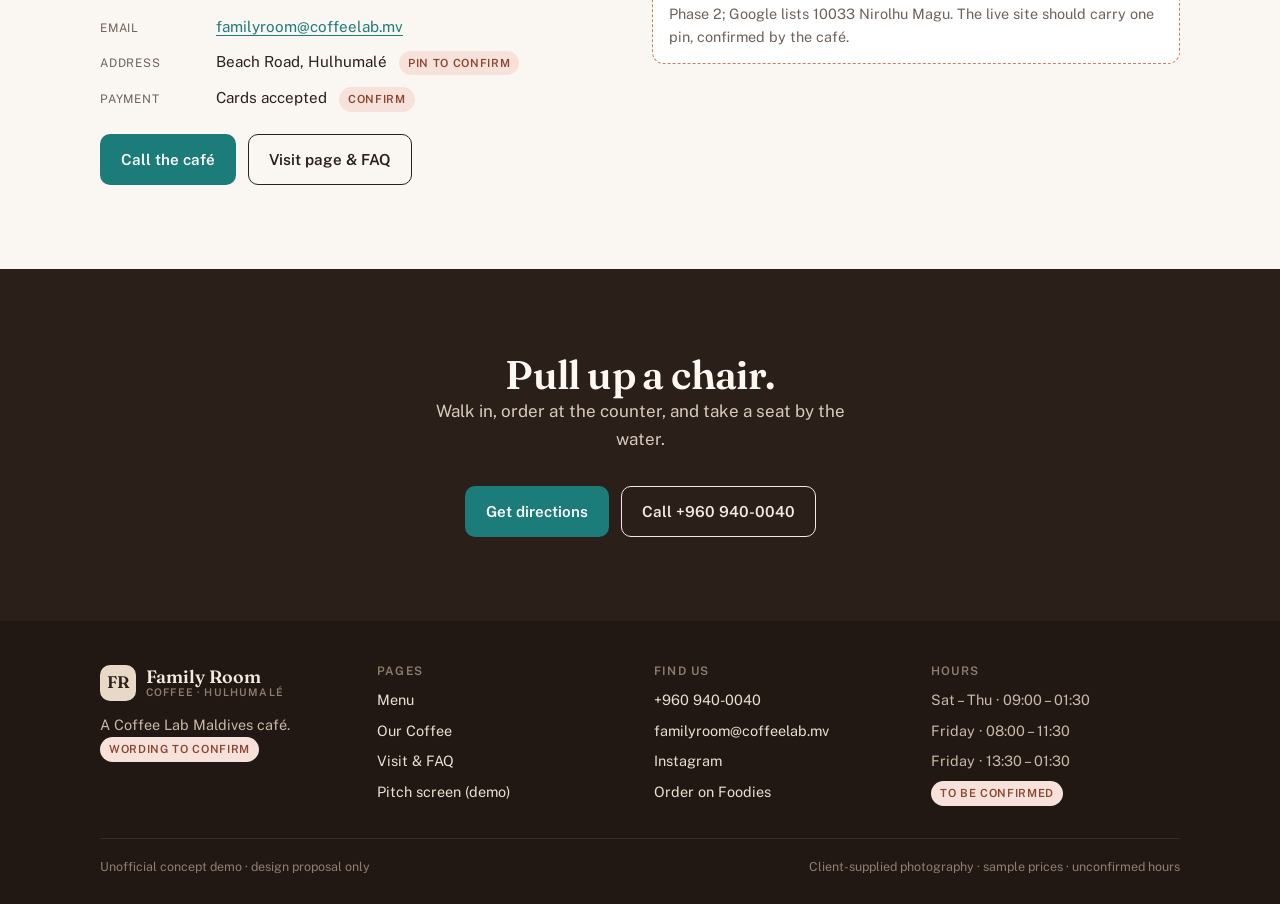
==== commit c61e5fed: "Use client-supplied photography across the site Replaces the vector illustrations with the 15 photog" ====
--- a/index.html
+++ b/index.html
@@ -16,7 +16,7 @@
 
 <div class="demo-bar">
   <b>Concept demo.</b> An unofficial design proposal, not affiliated with or endorsed by Family Room Coffee.
-  Photos are placeholders; menu, prices and hours are <b>unconfirmed</b>.
+  Prices are <b>illustrative samples</b>; hours and some photo rights are <b>unconfirmed</b>.
 </div>
 
 <header class="site-head">
@@ -42,7 +42,7 @@
 <!-- 1 · Hero with interactive signature coffees -->
 <div class="hero">
   <div class="hero-media">
-    <img src="assets/img/hero-terrace.svg" alt="" width="1600" height="900">
+    <img src="assets/photos/beans-shelf-hero.jpg" alt="" width="2000" height="1125" fetchpriority="high">
   </div>
   <div class="wrap hero-in">
     <div class="hero-copy">
@@ -89,7 +89,7 @@
       <p class="sig-hint">Tap a cup · arrow keys to browse</p>
     </div>
   </div>
-  <p class="hero-credit">Illustrations, not photographs · real photos go here</p>
+  <p class="hero-credit">Photo: Family Room Coffee retail packaging, supplied by the client</p>
 </div>
 
 <!-- 2 · Today strip -->
@@ -112,46 +112,30 @@
       <div>
         <p class="eyebrow">From the counter</p>
         <h2>What people order</h2>
-        <p class="lede">A sample of the range. Prices are set by the café and appear here once confirmed.</p>
+        <p class="lede">A sample of the range. The prices shown are illustrative — the café sets the real ones.</p>
       </div>
       <a class="btn btn-ghost" href="menu.html">Full menu →</a>
     </div>
 
     <div class="grid grid-3">
       <article class="card">
-        <figure><img src="assets/img/counter-espresso.svg" alt="Placeholder image: espresso and milk drinks" width="800" height="600" loading="lazy"></figure>
-        <div class="card-body">
-          <h3>Espresso &amp; milk</h3>
-          <p>Flat whites, lattes and cappuccinos pulled on Coffee Lab’s own roast.</p>
+        <figure><img src="assets/photos/latte-blue-card.jpg" alt="Flat white at Family Room Coffee" width="1000" height="750" loading="lazy"></figure>
+        <div class="card-body">
+          <h3>Flat white</h3>
+          <p>Coffee Lab’s house roast under a thin, glossy layer of steamed milk.</p>
           <p class="price">MVR 65 <span class="tbc">sample price</span></p>
         </div>
       </article>
       <article class="card">
-        <figure><img src="assets/img/counter-filter.svg" alt="Placeholder image: hand-brewed filter coffee" width="800" height="600" loading="lazy"></figure>
-        <div class="card-body">
-          <h3>Hand-brewed filter</h3>
-          <p>Single-origin coffee brewed to order for the people who came for the coffee.</p>
-          <p class="price">MVR 85 <span class="tbc">sample price</span></p>
-        </div>
-      </article>
-      <article class="card">
-        <figure><img src="assets/img/counter-avocado.svg" alt="Placeholder image: avocado toast with scrambled eggs" width="800" height="600" loading="lazy"></figure>
+        <figure><img src="assets/photos/avocado-toast-card.jpg" alt="Avocado toast and eggs at Family Room Coffee" width="1000" height="750" loading="lazy"></figure>
         <div class="card-body">
           <h3>Avocado toast &amp; eggs</h3>
-          <p>The breakfast plate reviewers keep coming back for.</p>
+          <p>Sliced avocado over scrambled eggs on seeded toast, with a side salad.</p>
           <p class="price">MVR 115 <span class="tbc">sample price</span></p>
         </div>
       </article>
       <article class="card">
-        <figure><img src="assets/img/counter-chicken.svg" alt="Placeholder image: grilled chicken sandwich" width="800" height="600" loading="lazy"></figure>
-        <div class="card-body">
-          <h3>Grilled chicken sandwich</h3>
-          <p>One of the sandwiches singled out by guests in 2025.</p>
-          <p class="price">MVR 140 <span class="tbc">sample price</span></p>
-        </div>
-      </article>
-      <article class="card">
-        <figure><img src="assets/img/counter-burger.svg" alt="Placeholder image: beef burger" width="800" height="600" loading="lazy"></figure>
+        <figure><img src="assets/photos/beef-burger-card.jpg" alt="Beef burger at Family Room Coffee" width="1000" height="750" loading="lazy"></figure>
         <div class="card-body">
           <h3>Beef burger</h3>
           <p>The most-mentioned plate on the menu, nine years running.</p>
@@ -159,11 +143,27 @@
         </div>
       </article>
       <article class="card">
-        <figure><img src="assets/img/counter-cheesecake.svg" alt="Placeholder image: cheesecake" width="800" height="600" loading="lazy"></figure>
-        <div class="card-body">
-          <h3>Cheesecake</h3>
-          <p>From the cake counter, alongside brownies and donuts.</p>
-          <p class="price">MVR 75 <span class="tbc">sample price</span></p>
+        <figure><img src="assets/photos/chicken-burger-card.jpg" alt="Grilled chicken burger at Family Room Coffee" width="1000" height="750" loading="lazy"></figure>
+        <div class="card-body">
+          <h3>Grilled chicken burger</h3>
+          <p>Grilled chicken, melted cheddar and fries, from the Seaside Grill kitchen.</p>
+          <p class="price">MVR 155 <span class="tbc">sample price</span></p>
+        </div>
+      </article>
+      <article class="card">
+        <figure><img src="assets/photos/lamb-chops-card.jpg" alt="Australian lamb chops at Family Room Coffee" width="1000" height="750" loading="lazy"></figure>
+        <div class="card-body">
+          <h3>Australian lamb chops</h3>
+          <p>Chargrilled, with fries, salad and two dipping sauces.</p>
+          <p class="price">MVR 245 <span class="tbc">sample price</span></p>
+        </div>
+      </article>
+      <article class="card">
+        <figure><img src="assets/photos/latte-donut-card.jpg" alt="Coffee and a donut at Family Room Coffee" width="1000" height="750" loading="lazy"></figure>
+        <div class="card-body">
+          <h3>Coffee &amp; a donut</h3>
+          <p>The afternoon order: a cappuccino and a cinnamon-sugar donut.</p>
+          <p class="price">MVR 90 <span class="tbc">sample price</span></p>
         </div>
       </article>
     </div>
@@ -291,14 +291,14 @@
       <a class="btn btn-ghost" href="https://www.instagram.com/familyroomcoffee.mv/" target="_blank" rel="noopener">Follow @familyroomcoffee.mv</a>
     </div>
     <div class="gallery">
-      <figure><img src="assets/img/room-terrace.svg" alt="Placeholder image: the terrace by the sea" width="800" height="800" loading="lazy"><figcaption>Placeholder · terrace</figcaption></figure>
-      <figure><img src="assets/img/room-interior.svg" alt="Placeholder image: inside the café" width="800" height="800" loading="lazy"><figcaption>Placeholder · interior</figcaption></figure>
-      <figure><img src="assets/img/room-latteart.svg" alt="Placeholder image: latte art" width="800" height="800" loading="lazy"><figcaption>Placeholder · latte art</figcaption></figure>
-      <figure><img src="assets/img/room-breakfast.svg" alt="Placeholder image: a breakfast plate" width="800" height="800" loading="lazy"><figcaption>Placeholder · breakfast</figcaption></figure>
-      <figure><img src="assets/img/room-barista.svg" alt="Placeholder image: a barista at the machine" width="800" height="800" loading="lazy"><figcaption>Placeholder · barista</figcaption></figure>
-      <figure><img src="assets/img/room-bookshelf.svg" alt="Placeholder image: books and board games" width="800" height="800" loading="lazy"><figcaption>Placeholder · books &amp; games</figcaption></figure>
-    </div>
-    <p class="note"><b>Photography.</b> Every image on this demo is a labelled placeholder. The live site needs photos the café owns, or a short shoot — guest photos on Instagram and Tripadvisor belong to the guests.</p>
+      <figure><img src="assets/photos/room-tile.jpg" alt="Inside the café, Hulhumalé" width="900" height="900" loading="lazy"><figcaption>The room</figcaption></figure>
+      <figure><img src="assets/photos/latte-donut-tile.jpg" alt="Cappuccino and a donut" width="900" height="900" loading="lazy"><figcaption>Coffee &amp; donuts</figcaption></figure>
+      <figure><img src="assets/photos/beans-tile.jpg" alt="Kenya · Colombia · Ethiopia" width="900" height="900" loading="lazy"><figcaption>Beans to take home</figcaption></figure>
+      <figure><img src="assets/photos/thai-curry-tile.jpg" alt="Thai rice and curry" width="900" height="900" loading="lazy"><figcaption>Thai rice &amp; curry</figcaption></figure>
+      <figure><img src="assets/photos/chicken-wings-tile.jpg" alt="Chargrilled chicken wings" width="900" height="900" loading="lazy"><figcaption>Chicken wings</figcaption></figure>
+      <figure><img src="assets/photos/bolognese-tile.jpg" alt="Spaghetti bolognese" width="900" height="900" loading="lazy"><figcaption>Spaghetti bolognese</figcaption></figure>
+    </div>
+    <p class="note"><b>Photography.</b> These are the café’s own promotional images plus guest photos from Google Maps, supplied for the demo. Before launch, confirm reuse rights for the guest-credited shots — see <code>IMAGE-CREDITS.md</code> — or reshoot them.</p>
   </div>
 </section>
 
@@ -429,7 +429,7 @@
     </div>
     <div class="foot-base">
       <span>Unofficial concept demo · design proposal only</span>
-      <span>Placeholder imagery · unconfirmed menu, prices and hours</span>
+      <span>Client-supplied photography · sample prices · unconfirmed hours</span>
     </div>
   </div>
 </footer>
--- a/assets/css/site.css
+++ b/assets/css/site.css
@@ -141,10 +141,16 @@
 /* ---------- hero ---------- */
 .hero{position:relative;background:var(--espresso);color:var(--sand);overflow:hidden}
 .hero-media{position:absolute;inset:0}
-.hero-media img{width:100%;height:100%;min-height:100%;object-fit:cover;object-position:center 26%;opacity:.42}
+.hero-media img{width:100%;height:100%;min-height:100%;object-fit:cover;object-position:center 50%;opacity:.7}
 .hero-media::after{
   content:"";position:absolute;inset:0;
-  background:linear-gradient(180deg,rgba(43,31,26,.45) 0%,rgba(43,31,26,.62) 55%,rgba(43,31,26,.88) 100%);
+  background:
+    linear-gradient(100deg,rgba(43,31,26,.92) 0%,rgba(43,31,26,.78) 45%,rgba(43,31,26,.66) 100%),
+    linear-gradient(180deg,rgba(43,31,26,.30) 0%,rgba(43,31,26,.30) 60%,rgba(43,31,26,.72) 100%);
+}
+@media (max-width:900px){
+  /* Copy sits over the photo on one column, so it needs a heavier scrim. */
+  .hero-media::after{background:linear-gradient(180deg,rgba(43,31,26,.72) 0%,rgba(43,31,26,.80) 60%,rgba(43,31,26,.90) 100%)}
 }
 .hero-in{position:relative;padding-block:clamp(72px,14vw,140px);max-width:44rem}
 .hero h1{color:#FFF9F1}
@@ -556,3 +562,51 @@
   .hero-copy h1{font-size:clamp(1.9rem,3.6vw,3rem)}
   .signature{align-content:center}
 }
+
+/* ---------- menu thumbnails ---------- */
+.menu-list li{align-items:center}
+.menu-thumb{
+  flex:none;width:68px;height:68px;border-radius:9px;object-fit:cover;
+  background:var(--crema-soft);border:1px solid var(--rule);
+}
+@media (max-width:480px){.menu-thumb{width:54px;height:54px;border-radius:8px}}
+
+/* ---------- coffee origin cards ---------- */
+.origins{display:grid;grid-template-columns:repeat(auto-fit,minmax(240px,1fr));gap:16px;margin:22px 0 0}
+.origin{
+  background:var(--white);border:1px solid var(--rule);border-radius:var(--radius);
+  overflow:hidden;display:flex;flex-direction:column;
+}
+.origin img{width:100%;aspect-ratio:4/5;object-fit:cover;height:auto}
+.origin-body{padding:15px 17px 17px}
+.origin h3{font-size:1.05rem;margin:0}
+.origin .region{
+  display:block;font-size:.72rem;letter-spacing:.07em;text-transform:uppercase;
+  color:var(--terracotta);margin:.3rem 0 .5rem;
+}
+.origin .notes{font-family:var(--display);font-size:1rem;color:var(--espresso);margin:0 0 .5rem}
+.origin dl{display:grid;grid-template-columns:auto 1fr;gap:2px 10px;margin:0;font-size:.8rem}
+.origin dt{color:var(--driftwood);text-transform:uppercase;letter-spacing:.05em;font-size:.68rem;padding-top:2px}
+.origin dd{margin:0;color:var(--espresso)}
+
+/* On one column the hero stacks copy above the cup, so it overshoots the
+   viewport and the picker lands well below the fold. Tighten the signature
+   block so the cup, its price and the picker read as one unit. */
+@media (max-width:900px){
+  .hero-in{padding-block:32px 40px;gap:18px}
+  .sig-stage{max-width:210px}
+  .sig-info{min-height:0}
+  .sig-name{font-size:1.15rem}
+  .sig-note{font-size:.88rem;max-width:30ch}
+  .signature{gap:10px}
+  .sig-tab{width:48px;height:48px;padding:4px;border-radius:12px}
+  .hero-credit{padding-bottom:18px;font-size:.68rem}
+}
+@media (max-width:420px){
+  .sig-stage{max-width:180px}
+  .hero-copy h1{font-size:clamp(1.75rem,8vw,2.2rem)}
+}
+
+/* Inside a group that has photographs, rows without one still reserve the
+   thumbnail column so the item names stay on one vertical line. */
+.menu-thumb--empty{border-color:transparent;background:transparent}
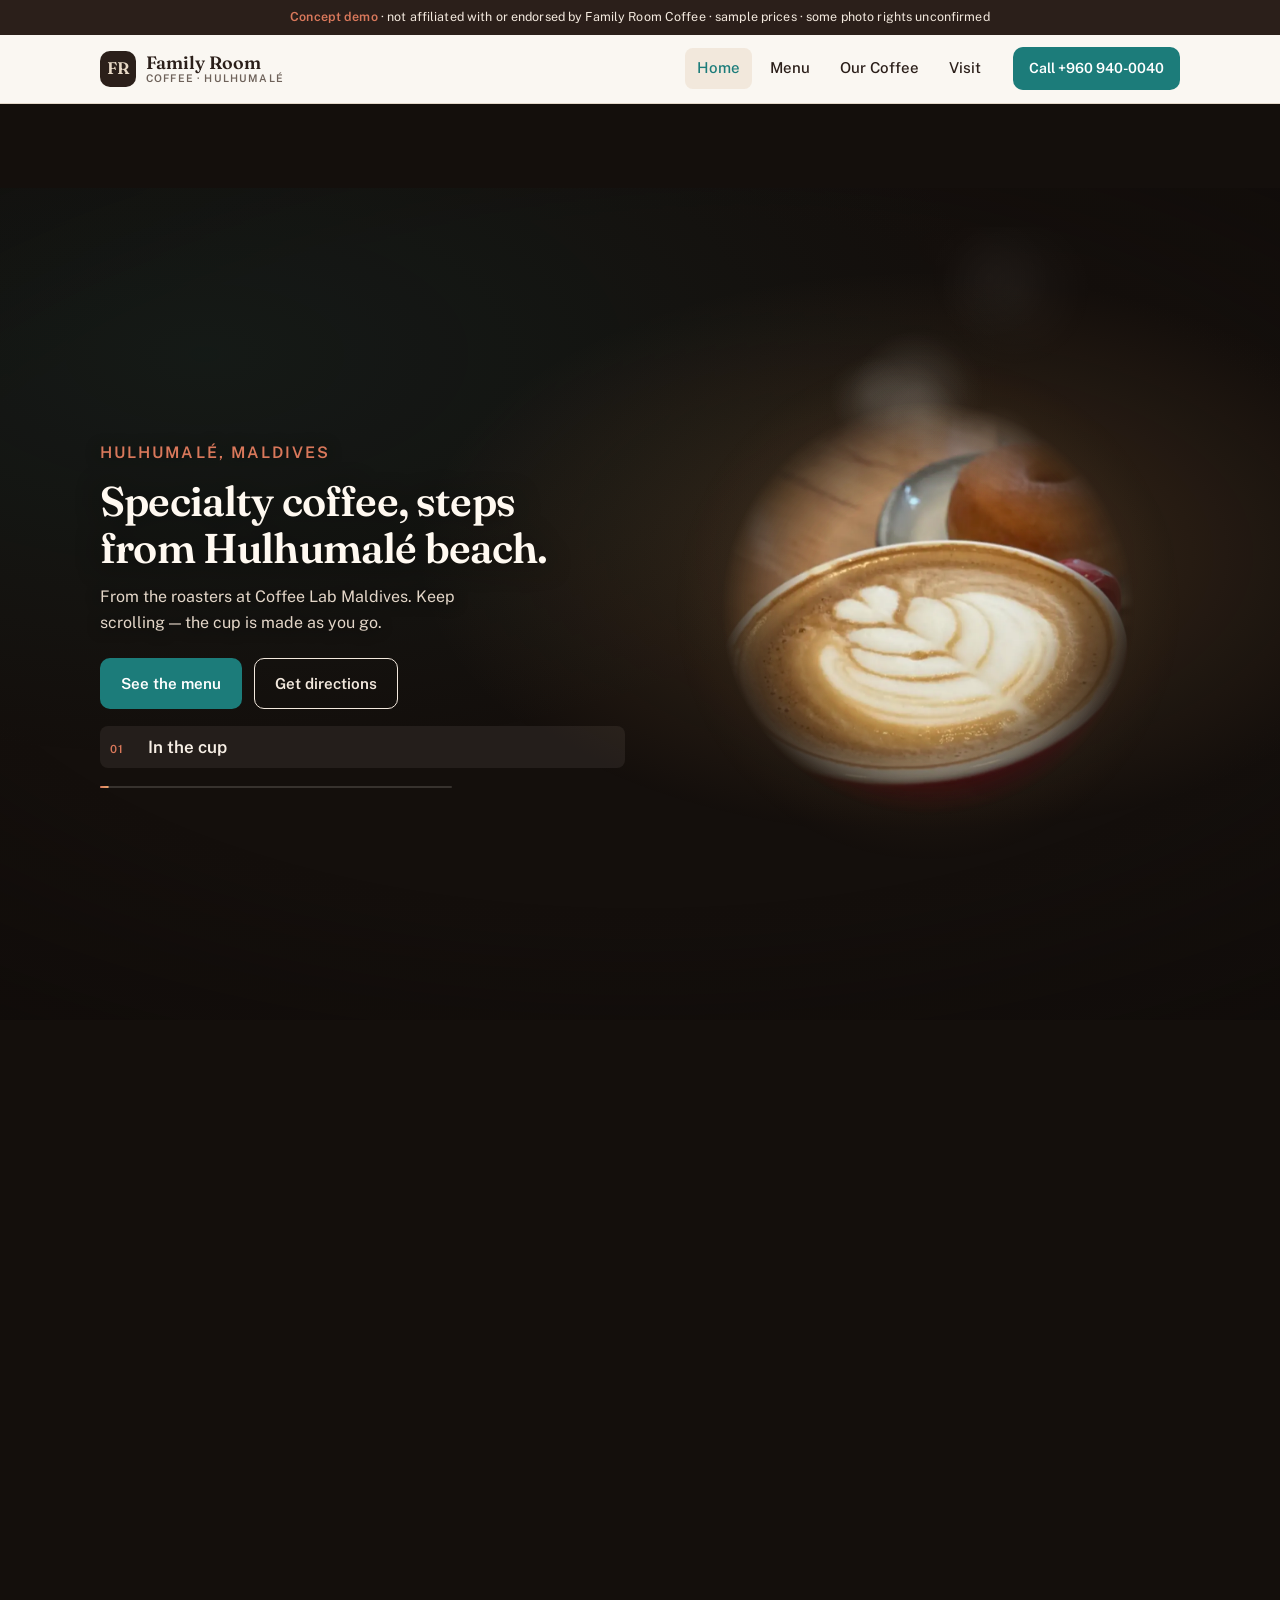
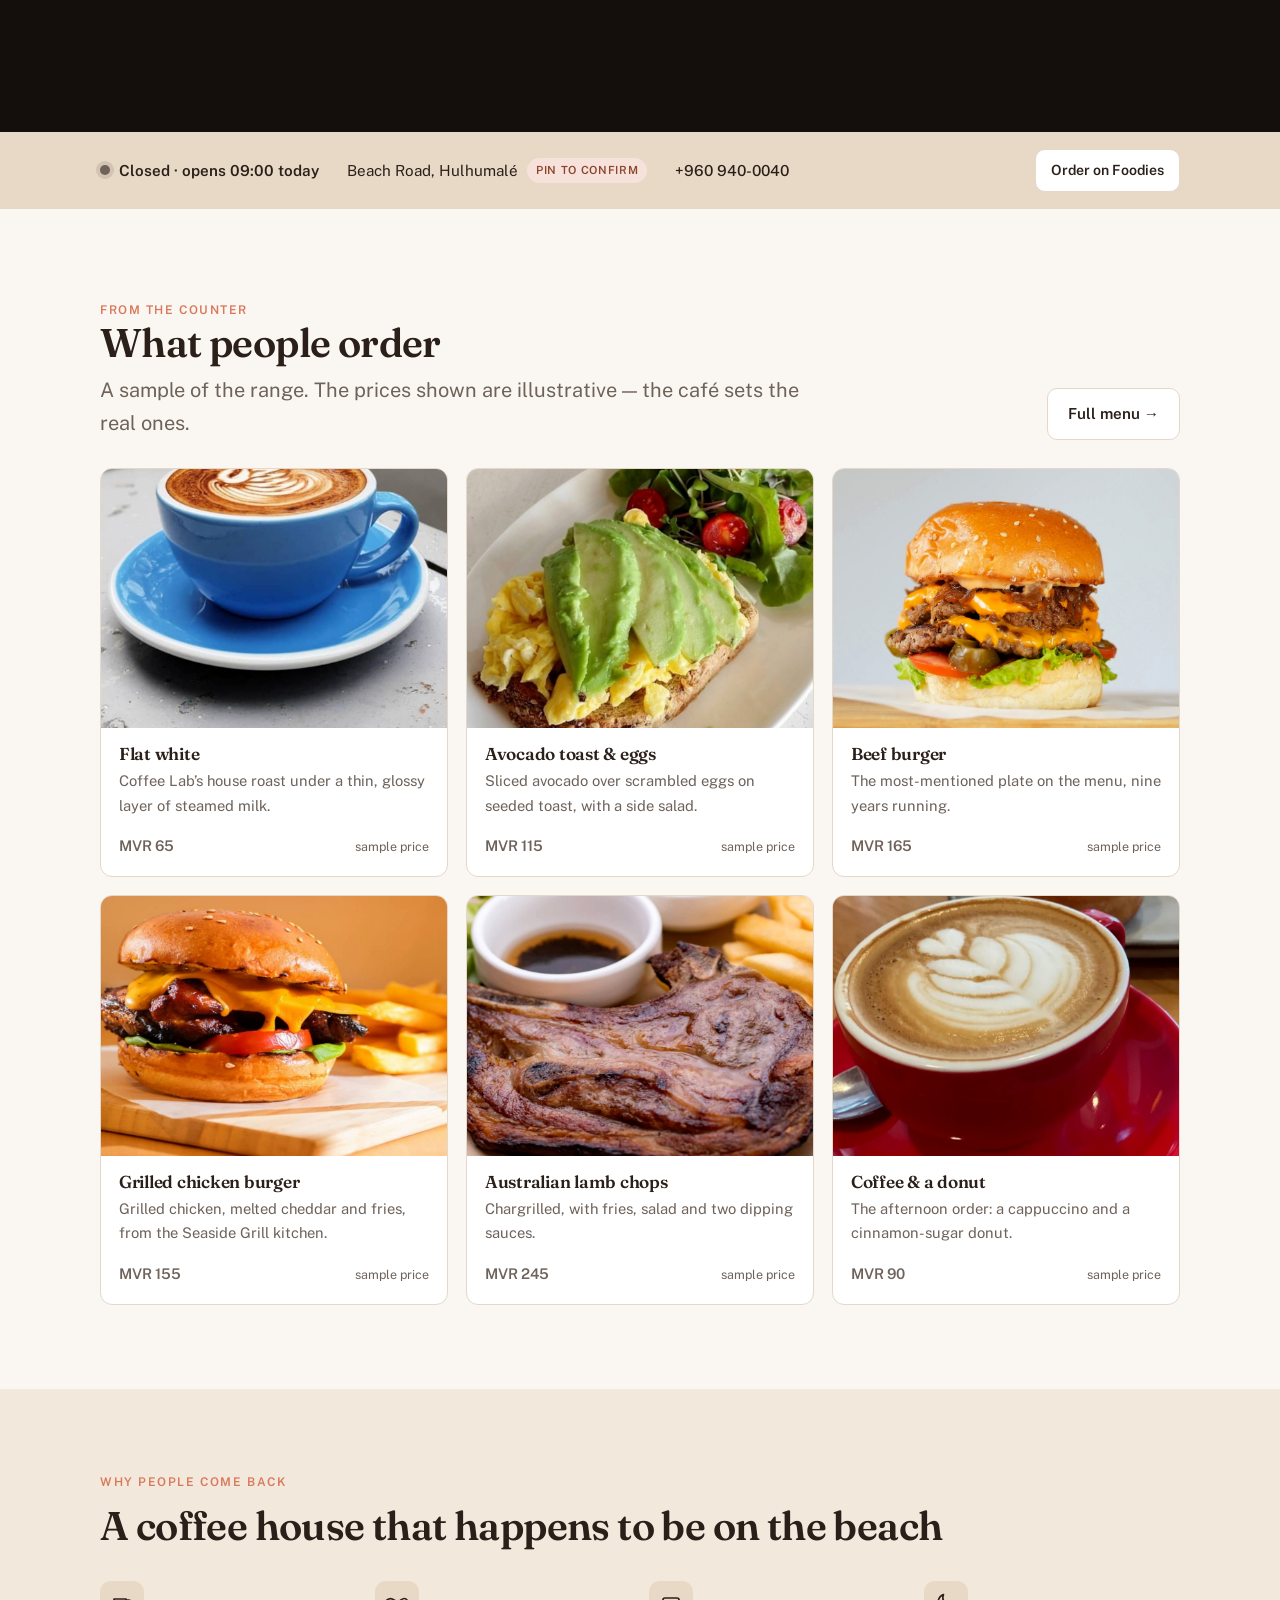
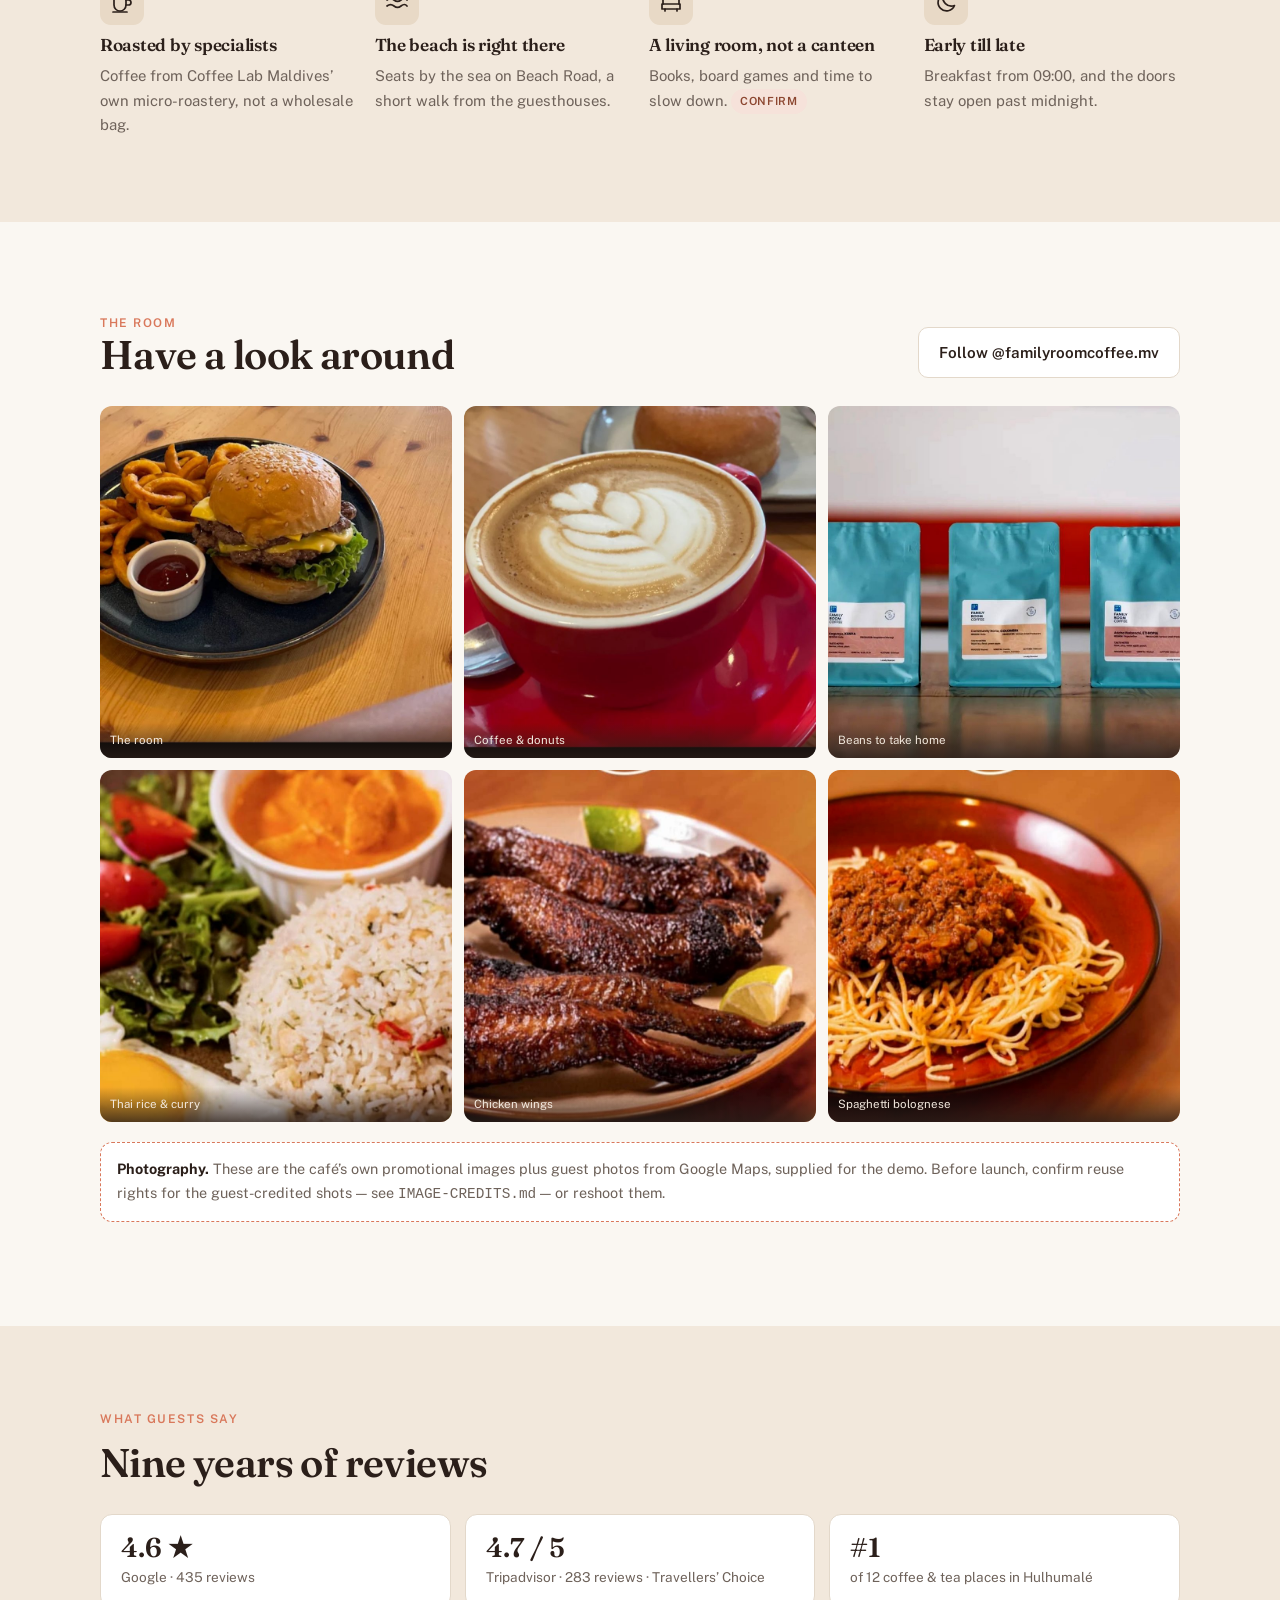
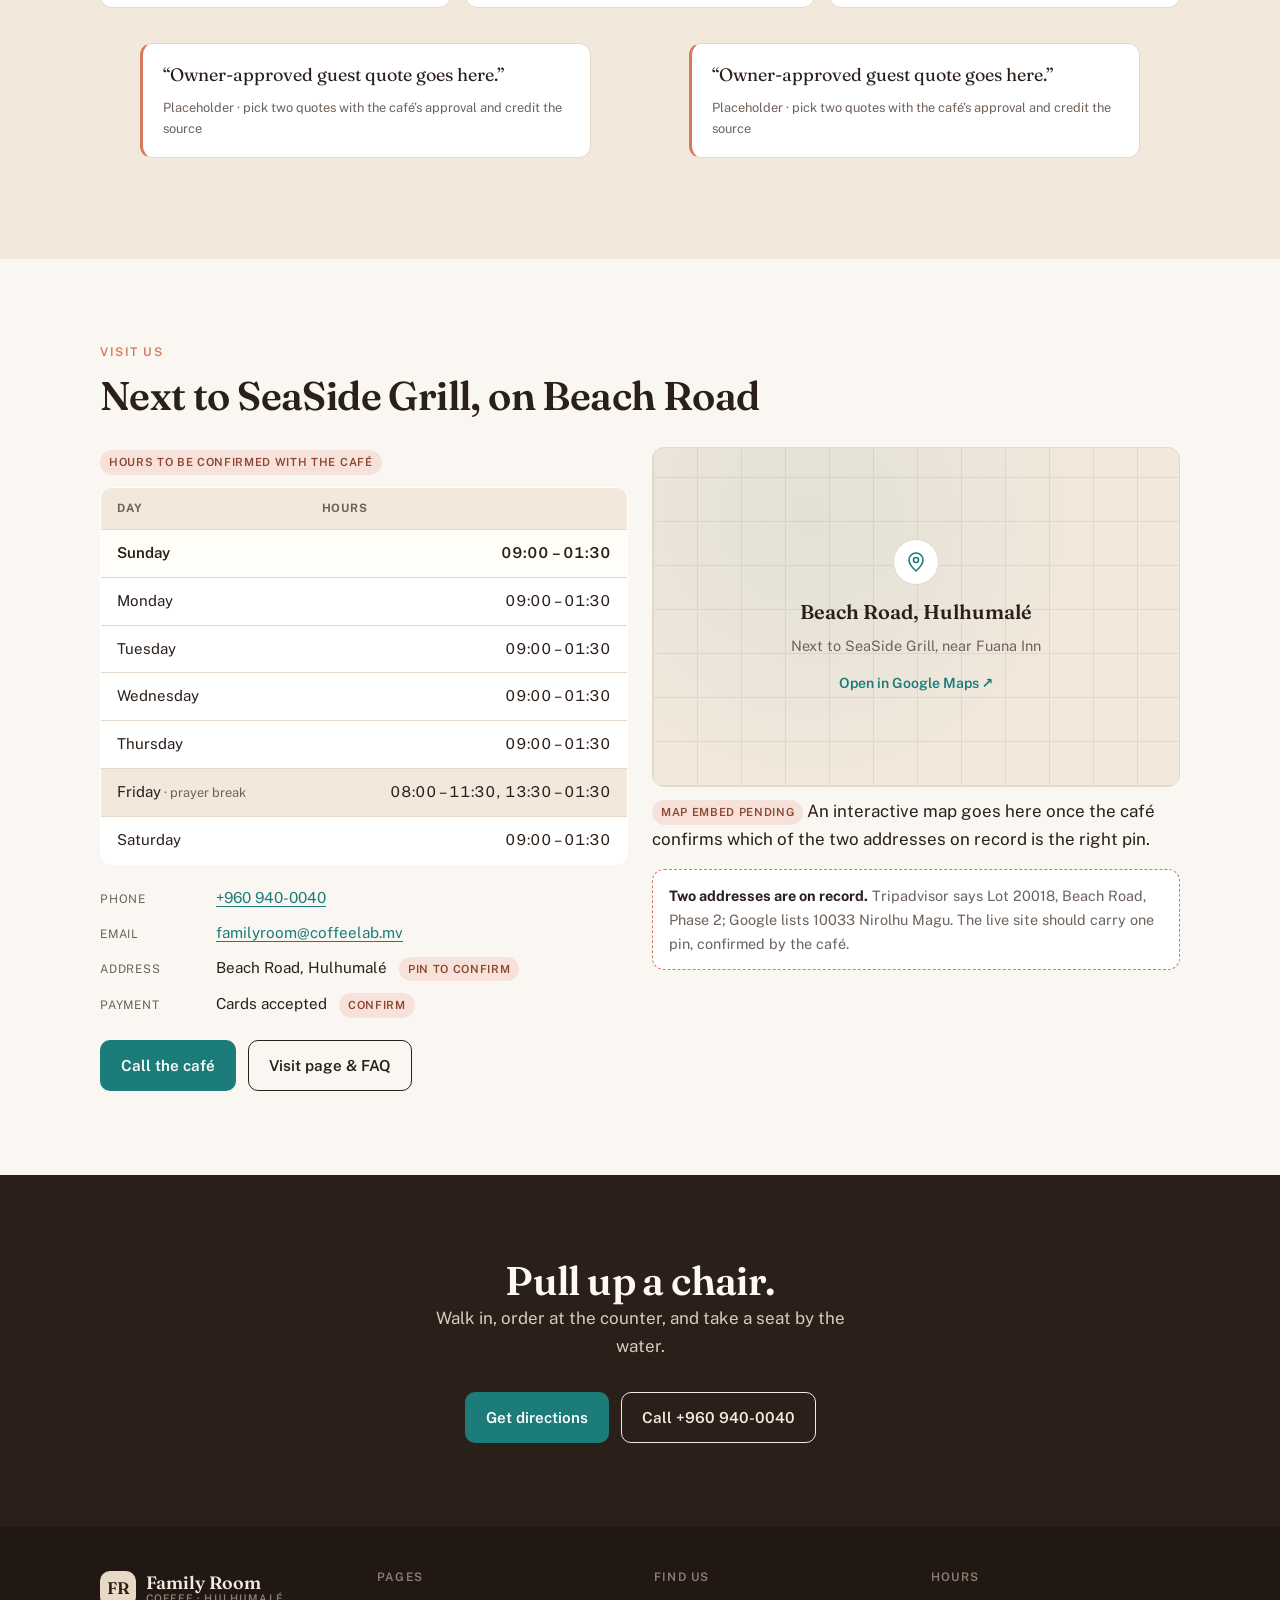
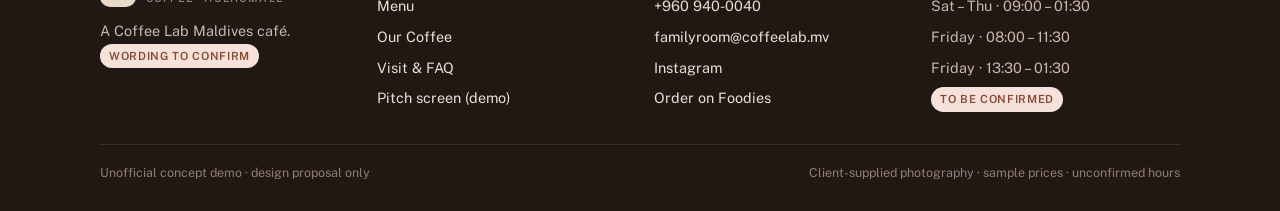
==== commit 6d24885c: "Rebuild the hero as a photographic scroll-driven brew Replaces the hero's flat-SVG signature-cup sel" ====
--- a/index.html
+++ b/index.html
@@ -15,8 +15,7 @@
 <body>
 
 <div class="demo-bar">
-  <b>Concept demo.</b> An unofficial design proposal, not affiliated with or endorsed by Family Room Coffee.
-  Prices are <b>illustrative samples</b>; hours and some photo rights are <b>unconfirmed</b>.
+  <b>Concept demo</b> · not affiliated with or endorsed by Family Room Coffee · sample prices · some photo rights unconfirmed
 </div>
 
 <header class="site-head">
@@ -39,58 +38,40 @@
 
 <main>
 
-<!-- 1 · Hero with interactive signature coffees -->
-<div class="hero">
-  <div class="hero-media">
-    <img src="assets/photos/beans-shelf-hero.jpg" alt="" width="2000" height="1125" fetchpriority="high">
-  </div>
-  <div class="wrap hero-in">
-    <div class="hero-copy">
-      <p class="eyebrow">Hulhumalé, Maldives</p>
-      <h1>Specialty coffee, steps from Hulhumalé beach.</h1>
-      <p>From the roasters at Coffee Lab Maldives: breakfast, burgers and cakes from morning until late.</p>
-      <div class="hero-cta">
-        <a class="btn btn-primary" href="menu.html">See the menu</a>
-        <a class="btn btn-outline" href="https://www.google.com/maps/search/?api=1&amp;query=Family+Room+Coffee+Hulhumale" target="_blank" rel="noopener">Get directions</a>
-      </div>
-    </div>
-
-    <div class="signature" data-signature>
-      <div class="sig-stage" id="panel-sig" role="tabpanel" aria-live="polite">
-        <span class="sig-glow" aria-hidden="true"></span>
-        <div class="sig-cup is-active" data-drink="flatwhite"><svg viewBox="0 0 320 360" aria-hidden="true" focusable="false"><ellipse cx="160" cy="310" rx="143" ry="24" fill="#000" opacity=".16"/><ellipse cx="160" cy="302" rx="138" ry="23" fill="#F6EDE2"/><path d="M246 192 c 66 -8 68 92 0 78" fill="none" stroke="#F6EDE2" stroke-width="17" stroke-linecap="round"/><path d="M68 150 L252 150 L234 288 Q160 304 86 288 Z" fill="#F6EDE2"/><ellipse cx="160" cy="157" rx="83" ry="22" fill="#A97449"/><ellipse cx="160" cy="157" rx="50" ry="14" fill="#F6EDE2" opacity=".95"/><ellipse cx="160" cy="151.0" rx="44.8" ry="13.4" fill="#F6EDE2" opacity=".92"/><ellipse cx="160" cy="155.4" rx="38.8" ry="11.7" fill="#F6EDE2" opacity=".92"/><ellipse cx="160" cy="159.8" rx="32.9" ry="9.9" fill="#F6EDE2" opacity=".92"/><ellipse cx="160" cy="164.2" rx="26.9" ry="8.1" fill="#F6EDE2" opacity=".92"/><ellipse cx="160" cy="168.6" rx="20.9" ry="6.3" fill="#F6EDE2" opacity=".92"/><ellipse cx="160" cy="173.0" rx="14.9" ry="4.5" fill="#F6EDE2" opacity=".92"/><path d="M160 146 L160 170" stroke="#8A5A30" stroke-width="2.5" opacity=".45"/><g class="steam"><path d="M130 132 c -10 -16 10 -22 0 -52" fill="none" stroke="#F3E9DE" stroke-width="6" stroke-linecap="round"/><path d="M160 132 c -10 -16 10 -22 0 -52" fill="none" stroke="#F3E9DE" stroke-width="6" stroke-linecap="round"/><path d="M190 132 c -10 -16 10 -22 0 -52" fill="none" stroke="#F3E9DE" stroke-width="6" stroke-linecap="round"/></g></svg></div>
-        <div class="sig-cup" data-drink="orangepresso"><svg viewBox="0 0 320 360" aria-hidden="true" focusable="false"><ellipse cx="160" cy="322" rx="102" ry="17" fill="#000" opacity=".16"/><ellipse cx="160" cy="314" rx="99" ry="16" fill="#F6EDE2"/><path d="M94 112 L226 112 L217 300 Q160 316 103 300 Z" fill="#F6EDE2"/><ellipse cx="160" cy="119" rx="57" ry="15" fill="#8A3F16"/><circle cx="186" cy="114" r="23" fill="#E9A63F"/><circle cx="186" cy="114" r="23" fill="none" stroke="#B9812F" stroke-width="2.5"/><circle cx="186" cy="114" r="8" fill="#F6C979"/><path d="M186 66 L168 142" stroke="#D9785B" stroke-width="9" stroke-linecap="round"/></svg></div>
-        <div class="sig-cup" data-drink="filter"><svg viewBox="0 0 320 360" aria-hidden="true" focusable="false"><ellipse cx="160" cy="318" rx="108" ry="18" fill="#000" opacity=".16"/><ellipse cx="160" cy="310" rx="105" ry="18" fill="#F6EDE2"/><path d="M90 116 L230 116 L220 296 Q160 312 100 296 Z" fill="#F6EDE2"/><ellipse cx="160" cy="123" rx="61" ry="16" fill="#7A4526"/><g class="steam"><path d="M130 98 c -10 -16 10 -22 0 -52" fill="none" stroke="#F3E9DE" stroke-width="6" stroke-linecap="round"/><path d="M160 98 c -10 -16 10 -22 0 -52" fill="none" stroke="#F3E9DE" stroke-width="6" stroke-linecap="round"/><path d="M190 98 c -10 -16 10 -22 0 -52" fill="none" stroke="#F3E9DE" stroke-width="6" stroke-linecap="round"/></g></svg></div>
-        <div class="sig-cup" data-drink="icedmocha"><svg viewBox="0 0 320 360" aria-hidden="true" focusable="false"><ellipse cx="160" cy="322" rx="102" ry="17" fill="#000" opacity=".16"/><ellipse cx="160" cy="314" rx="99" ry="16" fill="#F6EDE2"/><path d="M94 112 L226 112 L217 300 Q160 316 103 300 Z" fill="#F6EDE2"/><ellipse cx="160" cy="119" rx="57" ry="15" fill="#6B3B22"/><rect x="120" y="127" width="30" height="30" rx="7" fill="#EAF6F5" opacity=".85" stroke="#fff" stroke-width="2.5" transform="rotate(-14 135 142)"/><rect x="163" y="118" width="34" height="34" rx="7" fill="#EAF6F5" opacity=".85" stroke="#fff" stroke-width="2.5" transform="rotate(10 181 135)"/><rect x="144" y="168" width="26" height="26" rx="6" fill="#EAF6F5" opacity=".85" stroke="#fff" stroke-width="2.5" transform="rotate(24 157 181)"/><path d="M186 66 L168 142" stroke="#D9785B" stroke-width="9" stroke-linecap="round"/></svg></div>
-      </div>
-      <div class="sig-info">
-        <p class="sig-name" data-sig-name>Flat White</p>
-        <p class="sig-note" data-sig-note>Coffee Lab’s house roast under a thin, glossy layer of steamed milk.</p>
-        <span class="sig-price" data-sig-price>MVR 65 <span class="tbc">sample</span></span>
-      </div>
-      <div class="sig-picker" role="tablist" aria-label="Signature coffees">
-          <button class="sig-tab" type="button" role="tab" id="tab-flatwhite"
-                  aria-selected="true" aria-controls="panel-sig"
-                  tabindex="0" data-tab="flatwhite"
-                  title="Flat White"><span class="u-sr">Flat White</span><svg viewBox="0 0 320 360" aria-hidden="true" focusable="false"><path d="M246 192 c 66 -8 68 92 0 78" fill="none" stroke="#F6EDE2" stroke-width="17" stroke-linecap="round"/><path d="M68 150 L252 150 L234 288 Q160 304 86 288 Z" fill="#F6EDE2"/><ellipse cx="160" cy="157" rx="83" ry="22" fill="#A97449"/><ellipse cx="160" cy="157" rx="50" ry="14" fill="#F6EDE2" opacity=".95"/><ellipse cx="160" cy="151.0" rx="44.8" ry="13.4" fill="#F6EDE2" opacity=".92"/><ellipse cx="160" cy="155.4" rx="38.8" ry="11.7" fill="#F6EDE2" opacity=".92"/><ellipse cx="160" cy="159.8" rx="32.9" ry="9.9" fill="#F6EDE2" opacity=".92"/><ellipse cx="160" cy="164.2" rx="26.9" ry="8.1" fill="#F6EDE2" opacity=".92"/><ellipse cx="160" cy="168.6" rx="20.9" ry="6.3" fill="#F6EDE2" opacity=".92"/><ellipse cx="160" cy="173.0" rx="14.9" ry="4.5" fill="#F6EDE2" opacity=".92"/><path d="M160 146 L160 170" stroke="#8A5A30" stroke-width="2.5" opacity=".45"/></svg></button>
-          <button class="sig-tab" type="button" role="tab" id="tab-orangepresso"
-                  aria-selected="false" aria-controls="panel-sig"
-                  tabindex="-1" data-tab="orangepresso"
-                  title="Orangepresso"><span class="u-sr">Orangepresso</span><svg viewBox="0 0 320 360" aria-hidden="true" focusable="false"><path d="M94 112 L226 112 L217 300 Q160 316 103 300 Z" fill="#F6EDE2"/><ellipse cx="160" cy="119" rx="57" ry="15" fill="#8A3F16"/><circle cx="186" cy="114" r="23" fill="#E9A63F"/><circle cx="186" cy="114" r="23" fill="none" stroke="#B9812F" stroke-width="2.5"/><circle cx="186" cy="114" r="8" fill="#F6C979"/><path d="M186 66 L168 142" stroke="#D9785B" stroke-width="9" stroke-linecap="round"/></svg></button>
-          <button class="sig-tab" type="button" role="tab" id="tab-filter"
-                  aria-selected="false" aria-controls="panel-sig"
-                  tabindex="-1" data-tab="filter"
-                  title="Hand-brewed Filter"><span class="u-sr">Hand-brewed Filter</span><svg viewBox="0 0 320 360" aria-hidden="true" focusable="false"><path d="M90 116 L230 116 L220 296 Q160 312 100 296 Z" fill="#F6EDE2"/><ellipse cx="160" cy="123" rx="61" ry="16" fill="#7A4526"/></svg></button>
-          <button class="sig-tab" type="button" role="tab" id="tab-icedmocha"
-                  aria-selected="false" aria-controls="panel-sig"
-                  tabindex="-1" data-tab="icedmocha"
-                  title="Iced Mocha"><span class="u-sr">Iced Mocha</span><svg viewBox="0 0 320 360" aria-hidden="true" focusable="false"><path d="M94 112 L226 112 L217 300 Q160 316 103 300 Z" fill="#F6EDE2"/><ellipse cx="160" cy="119" rx="57" ry="15" fill="#6B3B22"/><rect x="120" y="127" width="30" height="30" rx="7" fill="#EAF6F5" opacity=".85" stroke="#fff" stroke-width="2.5" transform="rotate(-14 135 142)"/><rect x="163" y="118" width="34" height="34" rx="7" fill="#EAF6F5" opacity=".85" stroke="#fff" stroke-width="2.5" transform="rotate(10 181 135)"/><rect x="144" y="168" width="26" height="26" rx="6" fill="#EAF6F5" opacity=".85" stroke="#fff" stroke-width="2.5" transform="rotate(24 157 181)"/><path d="M186 66 L168 142" stroke="#D9785B" stroke-width="9" stroke-linecap="round"/></svg></button>
-      </div>
-      <p class="sig-hint">Tap a cup · arrow keys to browse</p>
-    </div>
-  </div>
-  <p class="hero-credit">Photo: Family Room Coffee retail packaging, supplied by the client</p>
-</div>
+<!-- 1 · Hero · photographic scroll-driven brew -->
+<section class="hx" data-hero>
+  <div class="hx-track">
+    <div class="hx-stage">
+      <span class="hx-glow" aria-hidden="true"></span>
+      <div class="hx-inner">
+        <div class="hx-copy">
+          <p class="eyebrow">Hulhumalé, Maldives</p>
+          <h1>Specialty coffee, steps from Hulhumalé beach.</h1>
+          <p>From the roasters at Coffee Lab Maldives. Keep scrolling — the cup is made as you go.</p>
+          <div class="hx-cta">
+            <a class="btn btn-primary" href="menu.html">See the menu</a>
+            <a class="btn btn-outline" href="https://www.google.com/maps/search/?api=1&amp;query=Family+Room+Coffee+Hulhumale" target="_blank" rel="noopener">Get directions</a>
+          </div>
+          <ol class="hx-steps">
+            <li class="hx-step is-on" data-n="01"><b>In the cup</b><span>A flat white, poured this morning.</span></li>
+            <li class="hx-step" data-n="02"><b>The pour</b><span>Steamed milk, from the lip of the jug.</span></li>
+            <li class="hx-step" data-n="03"><b>Crema turns</b><span>The surface folds in on itself.</span></li>
+            <li class="hx-step" data-n="04"><b>The art settles</b><span>The rosetta comes back into focus.</span></li>
+          </ol>
+          <div class="hx-progress" aria-hidden="true"><i data-hx-bar></i></div>
+          <p class="hx-scrollcue">Scroll to brew</p>
+        </div>
+
+        <div class="hx-media">
+          <canvas class="hx-canvas" width="1000" height="1000"
+                  role="img" aria-label="A flat white being poured and finished, photographed"></canvas>
+          <canvas class="hx-steam" aria-hidden="true"></canvas>
+        </div>
+      </div>
+      <span class="hx-vig" aria-hidden="true"></span>
+    </div>
+  </div>
+</section>
 
 <!-- 2 · Today strip -->
 <div class="today">
@@ -166,86 +147,6 @@
           <p class="price">MVR 90 <span class="tbc">sample price</span></p>
         </div>
       </article>
-    </div>
-  </div>
-</section>
-
-<!-- Scroll-driven brewing sequence -->
-<section class="brew" data-brew>
-  <div class="brew-track">
-    <div class="brew-sticky">
-      <div class="brew-inner">
-        <div class="brew-copy">
-          <p class="eyebrow">Bean to cup</p>
-          <h2>Brewed while you scroll.</h2>
-          <p class="brew-lede">Every hand-brew on the bar goes through the same five steps. Keep scrolling to watch one happen.</p>
-          <ol class="brew-steps">
-            <li data-step="0"><b>Weigh &amp; grind</b><span>18&nbsp;g of single origin, ground coarse for a cone.</span></li>
-            <li data-step="1"><b>Bloom</b><span>A splash of water at 93&nbsp;°C. The bed swells and releases CO₂.</span></li>
-            <li data-step="2"><b>Pour</b><span>Slow spirals from the gooseneck, 300&nbsp;g in three pours.</span></li>
-            <li data-step="3"><b>Drawdown</b><span>Roughly three minutes for the cone to run clear.</span></li>
-            <li data-step="4"><b>Serve</b><span>Into a warmed cup, at the table by the water.</span></li>
-          </ol>
-        </div>
-        <div class="brew-figure">
-          <svg viewBox="0 0 320 420" aria-label="Illustration of a pour-over brew in progress" data-brew-svg>
-            <!-- kettle, pivots to pour -->
-            <g data-el="kettle" transform="rotate(0 186 46)">
-              <rect x="212" y="58" width="76" height="62" rx="11" fill="#8E9599"/>
-              <ellipse cx="250" cy="58" rx="38" ry="10" fill="#6E787C"/>
-              <path d="M212 74 q -34 -2 -36 -40" fill="none" stroke="#8E9599" stroke-width="8" stroke-linecap="round"/>
-              <path d="M290 70 q 22 24 0 44" fill="none" stroke="#6E787C" stroke-width="8" stroke-linecap="round"/>
-            </g>
-            <!-- water stream -->
-            <path data-el="stream" d="M176 36 C 172 90 166 130 162 168" fill="none" stroke="#BFE3E0"
-                  stroke-width="7" stroke-linecap="round" opacity="0"/>
-            <!-- beans that fall into the cone during the grind step -->
-            <g data-el="beans">
-              <ellipse cx="140" cy="60" rx="10" ry="7" fill="#5C2F19" transform="rotate(-20 140 60)"/>
-              <ellipse cx="170" cy="40" rx="10" ry="7" fill="#8A4726" transform="rotate(15 170 40)"/>
-              <ellipse cx="156" cy="86" rx="9" ry="6" fill="#5C2F19" transform="rotate(40 156 86)"/>
-            </g>
-            <!-- cone -->
-            <path d="M84 168 L236 168 L182 268 L138 268 Z" fill="#1C7C7A"/>
-            <path d="M84 168 L236 168 L228 180 L92 180 Z" fill="#166663"/>
-            <ellipse cx="160" cy="168" rx="76" ry="19" fill="#166663"/>
-            <!-- water pooled above the coffee bed -->
-            <ellipse data-el="water" cx="160" cy="176" rx="66" ry="15" fill="#A9552A" opacity="0"/>
-            <!-- coffee bed -->
-            <ellipse data-el="bed" cx="160" cy="182" rx="62" ry="14" fill="#5C2F19" opacity="0"/>
-            <g data-el="bubbles" opacity="0">
-              <circle cx="138" cy="178" r="5" fill="#C49A6C"/>
-              <circle cx="164" cy="174" r="7" fill="#C49A6C"/>
-              <circle cx="186" cy="180" r="4" fill="#C49A6C"/>
-            </g>
-            <!-- drips -->
-            <g data-el="drips" opacity="0">
-              <circle cx="160" cy="282" r="4.5" fill="#7A4526"/>
-              <circle cx="160" cy="300" r="3.5" fill="#7A4526" opacity=".7"/>
-            </g>
-            <!-- carafe -->
-            <path d="M108 296 L212 296 L204 396 L116 396 Z" fill="#F6EDE2" opacity=".28"/>
-            <clipPath id="carafeClip"><path d="M108 296 L212 296 L204 396 L116 396 Z"/></clipPath>
-            <g clip-path="url(#carafeClip)">
-              <rect data-el="carafe" x="106" y="396" width="108" height="0" fill="#7A4526"/>
-            </g>
-            <path d="M108 296 L212 296 L204 396 L116 396 Z" fill="none" stroke="#F6EDE2" stroke-width="5"/>
-            <ellipse cx="160" cy="296" rx="52" ry="11" fill="none" stroke="#F6EDE2" stroke-width="5"/>
-            <!-- served cup -->
-            <g data-el="served" opacity="0">
-              <ellipse cx="268" cy="392" rx="40" ry="10" fill="#F6EDE2"/>
-              <path d="M240 352 L296 352 L290 388 Q268 396 246 388 Z" fill="#F6EDE2"/>
-              <ellipse cx="268" cy="353" rx="26" ry="7" fill="#7A4526"/>
-              <g class="steam">
-                <path d="M256 340 c -6 -9 6 -13 0 -30" fill="none" stroke="#F3E9DE" stroke-width="4" stroke-linecap="round"/>
-                <path d="M270 338 c -6 -9 6 -13 0 -30" fill="none" stroke="#F3E9DE" stroke-width="4" stroke-linecap="round"/>
-                <path d="M282 341 c -6 -9 6 -13 0 -30" fill="none" stroke="#F3E9DE" stroke-width="4" stroke-linecap="round"/>
-              </g>
-            </g>
-          </svg>
-          <div class="brew-progress" aria-hidden="true"><i data-brew-bar></i></div>
-        </div>
-      </div>
     </div>
   </div>
 </section>
@@ -440,6 +341,7 @@
   <a href="tel:+9609400040"><svg viewBox="0 0 24 24" fill="none" stroke="currentColor" stroke-width="1.8" stroke-linecap="round" stroke-linejoin="round"><path d="M5 3h3l2 5-2.5 1.5a11 11 0 0 0 5 5L14 12l5 2v3a2 2 0 0 1-2.2 2A16 16 0 0 1 3 5.2 2 2 0 0 1 5 3Z"/></svg>Call</a>
 </nav>
 
+<script src="assets/js/hero.js" defer></script>
 <script src="assets/js/site.js" defer></script>
 </body>
 </html>
--- a/assets/css/site.css
+++ b/assets/css/site.css
@@ -72,6 +72,7 @@
   font-size:.78rem;line-height:1.5;letter-spacing:.01em;
   padding:8px 20px;text-align:center;
 }
+@media (max-width:920px){.demo-bar{font-size:.71rem;line-height:1.42;padding:6px 14px}}
 .demo-bar b{color:var(--terracotta);font-weight:600}
 .demo-bar a{color:#F3E9DE}
 
@@ -138,36 +139,8 @@
   .head-in .btn-primary:not(.nav .btn){display:none}
 }
 
-/* ---------- hero ---------- */
-.hero{position:relative;background:var(--espresso);color:var(--sand);overflow:hidden}
-.hero-media{position:absolute;inset:0}
-.hero-media img{width:100%;height:100%;min-height:100%;object-fit:cover;object-position:center 50%;opacity:.7}
-.hero-media::after{
-  content:"";position:absolute;inset:0;
-  background:
-    linear-gradient(100deg,rgba(43,31,26,.92) 0%,rgba(43,31,26,.78) 45%,rgba(43,31,26,.66) 100%),
-    linear-gradient(180deg,rgba(43,31,26,.30) 0%,rgba(43,31,26,.30) 60%,rgba(43,31,26,.72) 100%);
-}
-@media (max-width:900px){
-  /* Copy sits over the photo on one column, so it needs a heavier scrim. */
-  .hero-media::after{background:linear-gradient(180deg,rgba(43,31,26,.72) 0%,rgba(43,31,26,.80) 60%,rgba(43,31,26,.90) 100%)}
-}
-.hero-in{position:relative;padding-block:clamp(72px,14vw,140px);max-width:44rem}
-.hero h1{color:#FFF9F1}
-.hero-copy p{color:#EADFD2;font-size:clamp(1.05rem,2.3vw,1.25rem);margin-top:1.1rem;max-width:44ch}
+/* ---------- shared button row (also used by the final CTA blocks) ---------- */
 .hero-cta{display:flex;flex-wrap:wrap;gap:12px;margin-top:2rem}
-.hero-credit{
-  position:absolute;right:20px;bottom:12px;z-index:2;white-space:nowrap;
-  font-size:.72rem;letter-spacing:.04em;color:#EADFD2;opacity:.7;margin:0;
-}
-@media (max-width:700px){
-  .hero-credit{
-    position:static;white-space:normal;
-    margin:0 auto;padding:0 20px 26px;max-width:var(--wrap);
-  }
-}
-.hero .btn-outline{border-color:#F3E9DE;color:#F3E9DE}
-.hero .btn-outline:hover{background:#F3E9DE;color:var(--espresso)}
 
 /* ---------- today strip ---------- */
 .today{background:var(--crema);border-block:1px solid var(--rule)}
@@ -423,146 +396,6 @@
 .compare h3{margin-bottom:10px}
 .compare .verdict-line{font-size:.85rem;color:var(--driftwood);margin-top:10px}
 
-/* =========================================================================
-   Hero signature-coffee selector
-   ========================================================================= */
-.hero-in{display:grid;grid-template-columns:minmax(0,1.05fr) minmax(0,.95fr);gap:clamp(24px,4vw,56px);align-items:center;max-width:var(--wrap)}
-@media (max-width:900px){.hero-in{grid-template-columns:1fr;gap:28px}}
-
-.signature{display:grid;justify-items:center;gap:14px}
-.sig-stage{
-  position:relative;width:100%;max-width:340px;aspect-ratio:1/1;
-  display:grid;place-items:center;
-}
-.sig-glow{
-  position:absolute;inset:8%;border-radius:50%;
-  background:radial-gradient(circle,rgba(247,199,137,.34),transparent 68%);
-}
-.sig-cup{
-  position:absolute;inset:0;display:grid;place-items:center;
-  opacity:0;transform:translateY(14px) scale(.94);
-  transition:opacity .45s ease,transform .45s cubic-bezier(.2,.8,.2,1);
-  pointer-events:none;
-}
-.sig-cup.is-active{opacity:1;transform:none;pointer-events:auto}
-.sig-cup svg{width:100%;height:100%;overflow:visible}
-
-/* Steam drifts upward and dissipates; halted under reduced motion. */
-.steam path{
-  animation:steam 3.6s ease-in-out infinite;
-  transform-origin:bottom center;opacity:0;
-}
-.steam path:nth-child(2){animation-delay:.8s}
-.steam path:nth-child(3){animation-delay:1.6s}
-@keyframes steam{
-  0%{opacity:0;transform:translateY(6px) scaleY(.7)}
-  35%{opacity:.5}
-  100%{opacity:0;transform:translateY(-26px) scaleY(1.25)}
-}
-
-.sig-info{text-align:center;min-height:5.6rem}
-.sig-name{font-family:var(--display);font-size:1.45rem;font-weight:600;color:#FFF9F1;margin:0}
-.sig-note{font-size:.92rem;color:#D9CBBC;margin:.3rem 0 0;max-width:34ch;margin-inline:auto}
-.sig-price{
-  display:inline-block;margin-top:.55rem;font-weight:600;font-size:.92rem;
-  color:#F3E9DE;background:rgba(243,233,222,.13);border:1px solid rgba(243,233,222,.3);
-  border-radius:999px;padding:3px 12px;
-}
-.sig-price .tbc{font-weight:400;opacity:.72;font-size:.8rem}
-
-.sig-picker{display:flex;gap:8px;justify-content:center;flex-wrap:wrap}
-.sig-tab{
-  width:58px;height:58px;padding:5px;cursor:pointer;
-  background:rgba(243,233,222,.08);border:1.5px solid rgba(243,233,222,.26);
-  border-radius:14px;display:grid;place-items:center;
-  transition:border-color .2s ease,background-color .2s ease,transform .2s ease;
-}
-.sig-tab svg{width:100%;height:100%}
-.sig-tab:hover{background:rgba(243,233,222,.16);transform:translateY(-2px)}
-.sig-tab[aria-selected="true"]{border-color:var(--terracotta);background:rgba(217,120,91,.2)}
-.sig-hint{font-size:.72rem;color:#B9A997;letter-spacing:.04em;margin:0}
-
-/* =========================================================================
-   Scroll-driven brewing sequence
-   ========================================================================= */
-.brew{background:var(--espresso);color:#F3E9DE}
-.brew-track{position:relative;height:340vh}
-.brew-sticky{position:sticky;top:0;height:100vh;display:grid;place-items:center;overflow:hidden;padding-block:84px 32px;box-sizing:border-box}
-.brew-inner{
-  width:100%;max-width:var(--wrap);margin:0 auto;padding-inline:20px;
-  display:grid;grid-template-columns:minmax(0,1fr) minmax(0,1fr);
-  gap:clamp(20px,4vw,48px);align-items:center;
-}
-.brew-copy .eyebrow{color:var(--terracotta)}
-.brew-copy h2{color:#FFF9F1}
-.brew-lede{color:#C9B9A9;margin-top:.6rem}
-.brew-steps{list-style:none;margin:22px 0 0;padding:0;display:grid;gap:2px;counter-reset:bstep}
-.brew-steps li{
-  counter-increment:bstep;display:grid;grid-template-columns:30px 1fr;gap:12px;
-  padding:9px 12px;border-radius:9px;align-items:baseline;
-  color:#9A8B7D;transition:color .3s ease,background-color .3s ease;
-}
-.brew-steps li::before{
-  content:counter(bstep,decimal-leading-zero);
-  font-size:.74rem;font-weight:600;letter-spacing:.06em;color:#6E5F52;transition:color .3s ease;
-}
-.brew-steps li > b,
-.brew-steps li > span{grid-column:2}
-.brew-steps li b{display:block;font-weight:600;color:inherit}
-.brew-steps li span{display:block;font-size:.85rem;opacity:.85}
-.brew-steps li.is-on{color:#F3E9DE;background:rgba(243,233,222,.07)}
-.brew-steps li.is-on::before{color:var(--terracotta)}
-.brew-figure{display:grid;place-items:center}
-.brew-figure svg{width:100%;max-width:340px;max-height:min(58vh,470px);height:auto}
-.brew-progress{
-  width:100%;max-width:420px;height:3px;border-radius:2px;
-  background:rgba(243,233,222,.16);margin-top:18px;overflow:hidden;
-}
-.brew-progress i{display:block;height:100%;width:0;background:var(--terracotta);border-radius:2px}
-
-@media (max-width:860px){
-  /* svh, and room for the sticky Menu/Directions/Call bar at the bottom. */
-  .brew-sticky{height:100svh;padding-block:74px 86px}
-  .brew-inner{grid-template-columns:1fr;gap:18px;align-content:center}
-  .brew-figure{order:-1}
-  .brew-figure svg{max-width:200px;max-height:34vh}
-  .brew-copy h2{font-size:1.5rem}
-  .brew-lede{font-size:.9rem;margin-top:.4rem}
-  .brew-steps{margin-top:12px}
-  .brew-steps li span{display:none}
-  .brew-steps li{padding:5px 10px}
-  .brew-progress{margin-top:12px}
-}
-
-/* No scroll-linked motion: show the finished brew and read the steps as a list. */
-@media (prefers-reduced-motion:reduce){
-  .brew-track{height:auto}
-  .brew-sticky{position:static;height:auto;padding-block:56px}
-  .brew-steps li{color:#F3E9DE}
-  .brew-steps li::before{color:var(--terracotta)}
-  .brew-progress{display:none}
-  .steam path{animation:none;opacity:.42}
-  .sig-cup{transition:none}
-}
-
-/* Visually hidden, still announced. The picker buttons carry a text label for
-   screen readers behind the cup illustration. */
-.u-sr{
-  position:absolute !important;width:1px;height:1px;margin:-1px;padding:0;
-  overflow:hidden;clip-path:inset(50%);white-space:nowrap;border:0;
-}
-
-/* Keep the whole hero - copy, cup, picker - inside one viewport on a laptop. */
-.hero-in{padding-block:clamp(40px,7vw,80px)}
-.sig-stage{max-width:290px}
-.sig-info{min-height:5rem}
-.sig-name{font-size:1.3rem}
-.sig-tab{width:54px;height:54px}
-@media (min-width:901px){
-  .hero-copy h1{font-size:clamp(1.9rem,3.6vw,3rem)}
-  .signature{align-content:center}
-}
-
 /* ---------- menu thumbnails ---------- */
 .menu-list li{align-items:center}
 .menu-thumb{
@@ -589,24 +422,185 @@
 .origin dt{color:var(--driftwood);text-transform:uppercase;letter-spacing:.05em;font-size:.68rem;padding-top:2px}
 .origin dd{margin:0;color:var(--espresso)}
 
-/* On one column the hero stacks copy above the cup, so it overshoots the
-   viewport and the picker lands well below the fold. Tighten the signature
-   block so the cup, its price and the picker read as one unit. */
-@media (max-width:900px){
-  .hero-in{padding-block:32px 40px;gap:18px}
-  .sig-stage{max-width:210px}
-  .sig-info{min-height:0}
-  .sig-name{font-size:1.15rem}
-  .sig-note{font-size:.88rem;max-width:30ch}
-  .signature{gap:10px}
-  .sig-tab{width:48px;height:48px;padding:4px;border-radius:12px}
-  .hero-credit{padding-bottom:18px;font-size:.68rem}
-}
-@media (max-width:420px){
-  .sig-stage{max-width:180px}
-  .hero-copy h1{font-size:clamp(1.75rem,8vw,2.2rem)}
-}
 
 /* Inside a group that has photographs, rows without one still reserve the
    thumbnail column so the item names stay on one vertical line. */
 .menu-thumb--empty{border-color:transparent;background:transparent}
+
+/* =========================================================================
+   Hero — photographic scroll-driven brew
+   ========================================================================= */
+.hx{position:relative;background:#140F0C;color:#F3E9DE}
+.hx-track{position:relative;height:340vh}
+.hx{--head:68px}
+.hx-stage{
+  position:sticky;top:var(--head);height:calc(100vh - var(--head));overflow:hidden;
+  display:grid;justify-items:center;align-content:start;
+}
+.hx-inner{
+  position:relative;z-index:2;width:100%;max-width:var(--wrap);
+  margin:0 auto;padding:28px 20px 20px;box-sizing:border-box;
+  display:grid;grid-template-columns:minmax(0,1.02fr) minmax(0,0.98fr);
+  gap:clamp(20px,4vw,56px);align-items:center;
+}
+
+/* the photographic sequence */
+.hx-media{position:relative;justify-self:center;width:100%;max-width:min(48vh,520px);aspect-ratio:1/1}
+.hx-canvas,.hx-steam{position:absolute;inset:0;width:100%;height:100%;display:block}
+.hx-canvas{
+  -webkit-mask-image:radial-gradient(circle closest-side at 50% 50%,#000 58%,rgba(0,0,0,.42) 84%,transparent 100%);
+  mask-image:radial-gradient(circle closest-side at 50% 50%,#000 58%,rgba(0,0,0,.42) 84%,transparent 100%);
+}
+.hx-steam{pointer-events:none;mix-blend-mode:screen;border-radius:0;inset:-42% 0 0 0;height:142%}
+/* a soft pool of light under the cup, so it sits in the scene */
+.hx-media::before{
+  content:"";position:absolute;inset:-16%;z-index:-1;border-radius:50%;
+  background:radial-gradient(circle,rgba(223,160,96,.15),transparent 66%);
+}
+/* barely-there drift so the composition is never quite still */
+@media (prefers-reduced-motion:no-preference){
+  .hx-media{animation:hxFloat 11s ease-in-out infinite}
+}
+@keyframes hxFloat{
+  0%,100%{transform:translate3d(0,0,0)}
+  50%{transform:translate3d(0,-7px,0)}
+}
+
+/* ambient light behind everything */
+.hx-glow{
+  position:absolute;inset:0;z-index:1;pointer-events:none;
+  background:
+    radial-gradient(58% 50% at 72% 44%,rgba(214,150,86,.20),transparent 68%),
+    radial-gradient(90% 70% at 16% 20%,rgba(28,124,122,.10),transparent 70%);
+}
+.hx-vig{
+  position:absolute;inset:0;z-index:3;pointer-events:none;
+  background:radial-gradient(120% 90% at 50% 45%,transparent 46%,rgba(10,7,6,.62) 100%);
+}
+
+/* copy */
+.hx-copy{position:relative;z-index:4;max-width:34rem}
+.hx-copy .eyebrow{color:var(--terracotta)}
+.hx-copy h1{
+  color:#FFF9F1;font-size:clamp(2rem,4.4vw,3.5rem);letter-spacing:-.02em;
+  text-shadow:0 2px 24px rgba(10,7,6,.55);
+}
+.hx-copy p{
+  color:#E3D6C8;font-size:clamp(1rem,1.5vw,1.2rem);margin-top:1rem;max-width:40ch;
+  text-shadow:0 1px 14px rgba(10,7,6,.6);
+}
+.hx-cta{display:flex;flex-wrap:wrap;gap:12px;margin-top:1.8rem}
+.hx .btn-outline{border-color:#F3E9DE;color:#F3E9DE}
+.hx .btn-outline:hover{background:#F3E9DE;color:var(--espresso)}
+
+/* stage read-out */
+.hx-steps{list-style:none;margin:1.5rem 0 0;padding:0;display:grid;gap:0}
+.hx-step{
+  display:grid;grid-template-columns:26px 1fr;gap:12px;align-items:baseline;
+  padding:6px 10px;border-radius:8px;color:#9A8B7D;
+  transition:color .45s ease,background-color .45s ease;
+}
+.hx-step::before{
+  content:attr(data-n);
+  font-size:.7rem;font-weight:600;letter-spacing:.06em;color:#6E5F52;transition:color .45s ease;
+}
+.hx-step > b,
+.hx-step > span{grid-column:2}
+.hx-step b{font-weight:600;color:inherit}
+.hx-step span{display:block;font-size:.84rem;opacity:.8}
+.hx-step.is-on{color:#F7EFE6;background:rgba(243,233,222,.07)}
+.hx-step.is-on::before{color:var(--terracotta)}
+
+.hx-progress{
+  position:relative;height:2px;margin-top:1.1rem;border-radius:2px;
+  background:rgba(243,233,222,.16);overflow:hidden;max-width:22rem;
+}
+.hx-progress i{
+  position:absolute;inset:0;transform-origin:left center;transform:scaleX(0);
+  background:linear-gradient(90deg,var(--terracotta),#E9A66F);
+}
+.hx-scrollcue{
+  margin-top:.8rem;font-size:.72rem;letter-spacing:.11em;text-transform:uppercase;color:#8E7E70;
+}
+
+/* ---------- one column ---------- */
+@media (max-width:920px){
+  .hx-track{height:300vh}
+  .hx{--head:60px}
+  .hx-stage{height:calc(100svh - var(--head))}
+  .hx-inner{
+    grid-template-columns:1fr;gap:12px;align-content:center;
+    padding:20px 20px calc(74px + env(safe-area-inset-bottom,0px));
+  }
+  .hx-copy{max-width:none}
+  .hx-copy p{font-size:.98rem;max-width:44ch}
+  .hx-cta{margin-top:1.2rem}
+  .hx-media{max-width:min(33svh,296px);order:2}
+  .hx-steps{margin-top:1rem;order:3}
+  .hx-step span{display:none}
+  .hx-step{padding:5px 9px}
+  .hx-progress{margin-top:.9rem;max-width:none}
+  .hx-scrollcue{display:none}
+}
+@media (max-width:430px){
+  .hx-media{max-width:min(28svh,216px)}
+  .hx-copy h1{font-size:clamp(1.6rem,7vw,1.95rem)}
+  .hx-copy p{font-size:.93rem}
+  .hx-step{padding:4px 9px}
+}
+
+/* ---------- no motion: one finished cup, nothing moves ---------- */
+@media (prefers-reduced-motion:reduce){
+  .hx-track{height:auto}
+  .hx-stage{position:static;height:auto;padding-block:clamp(40px,7vw,84px)}
+  .hx-step{display:grid}
+  .hx-step{color:#E6DACE}
+  .hx-step::before{color:var(--terracotta)}
+  .hx-progress,.hx-scrollcue{display:none}
+  .hx-media{animation:none}
+}
+
+/* A laptop at 800-900px tall has less room than the copy column wants. Trim
+   the step descriptions and the cue rather than let them fall below the fold. */
+@media (min-width:921px) and (max-height:900px){
+  .hx-copy h1{font-size:clamp(1.85rem,3.3vw,2.6rem)}
+  .hx-copy p{font-size:1rem;margin-top:.8rem}
+  .hx-cta{margin-top:1.3rem}
+  .hx-step span{display:none}
+  .hx-step{padding:7px 10px}
+  .hx-scrollcue{display:none}
+  .hx-media{max-width:min(46vh,460px)}
+}
+
+/* Short viewport, any width: the four-line stage read-out does not fit
+   alongside the cup, so show only the stage the visitor is currently in. The
+   full list is still in the DOM, and the JS keeps driving it. */
+@media (max-height:1040px){
+  .hx-steps{margin-top:1.1rem;min-height:2.6rem}
+  .hx-step{display:none}
+  .hx-step.is-on{display:grid}
+}
+/* Very short phones: the sub-headline goes, the cup stays. */
+@media (max-width:920px) and (max-height:840px){
+  .hx-media{max-width:min(25svh,184px)}
+}
+@media (max-width:920px) and (max-height:770px){
+  .hx-copy p{display:none}
+  .hx-media{max-width:min(23svh,164px)}
+}
+
+/* Must come after the height queries above: with nothing animating, the stage
+   read-out is a plain list of the four steps, not a live one-line indicator. */
+@media (prefers-reduced-motion:reduce){
+  .hx-step{display:grid}
+  .hx-steps{min-height:0}
+}
+
+/* With the read-out trimmed to one line the copy column is short, so on a
+   desktop-height viewport centre it in the stage rather than leaving a void. */
+/* Only when the read-out is trimmed to one line (max-height 1040 above) is the
+   column short enough to centre. Taller viewports keep the full four-step list
+   and stay top-aligned, which is what fits there. */
+@media (min-width:921px) and (min-height:720px) and (max-height:1040px){
+  .hx-stage{align-content:center}
+}
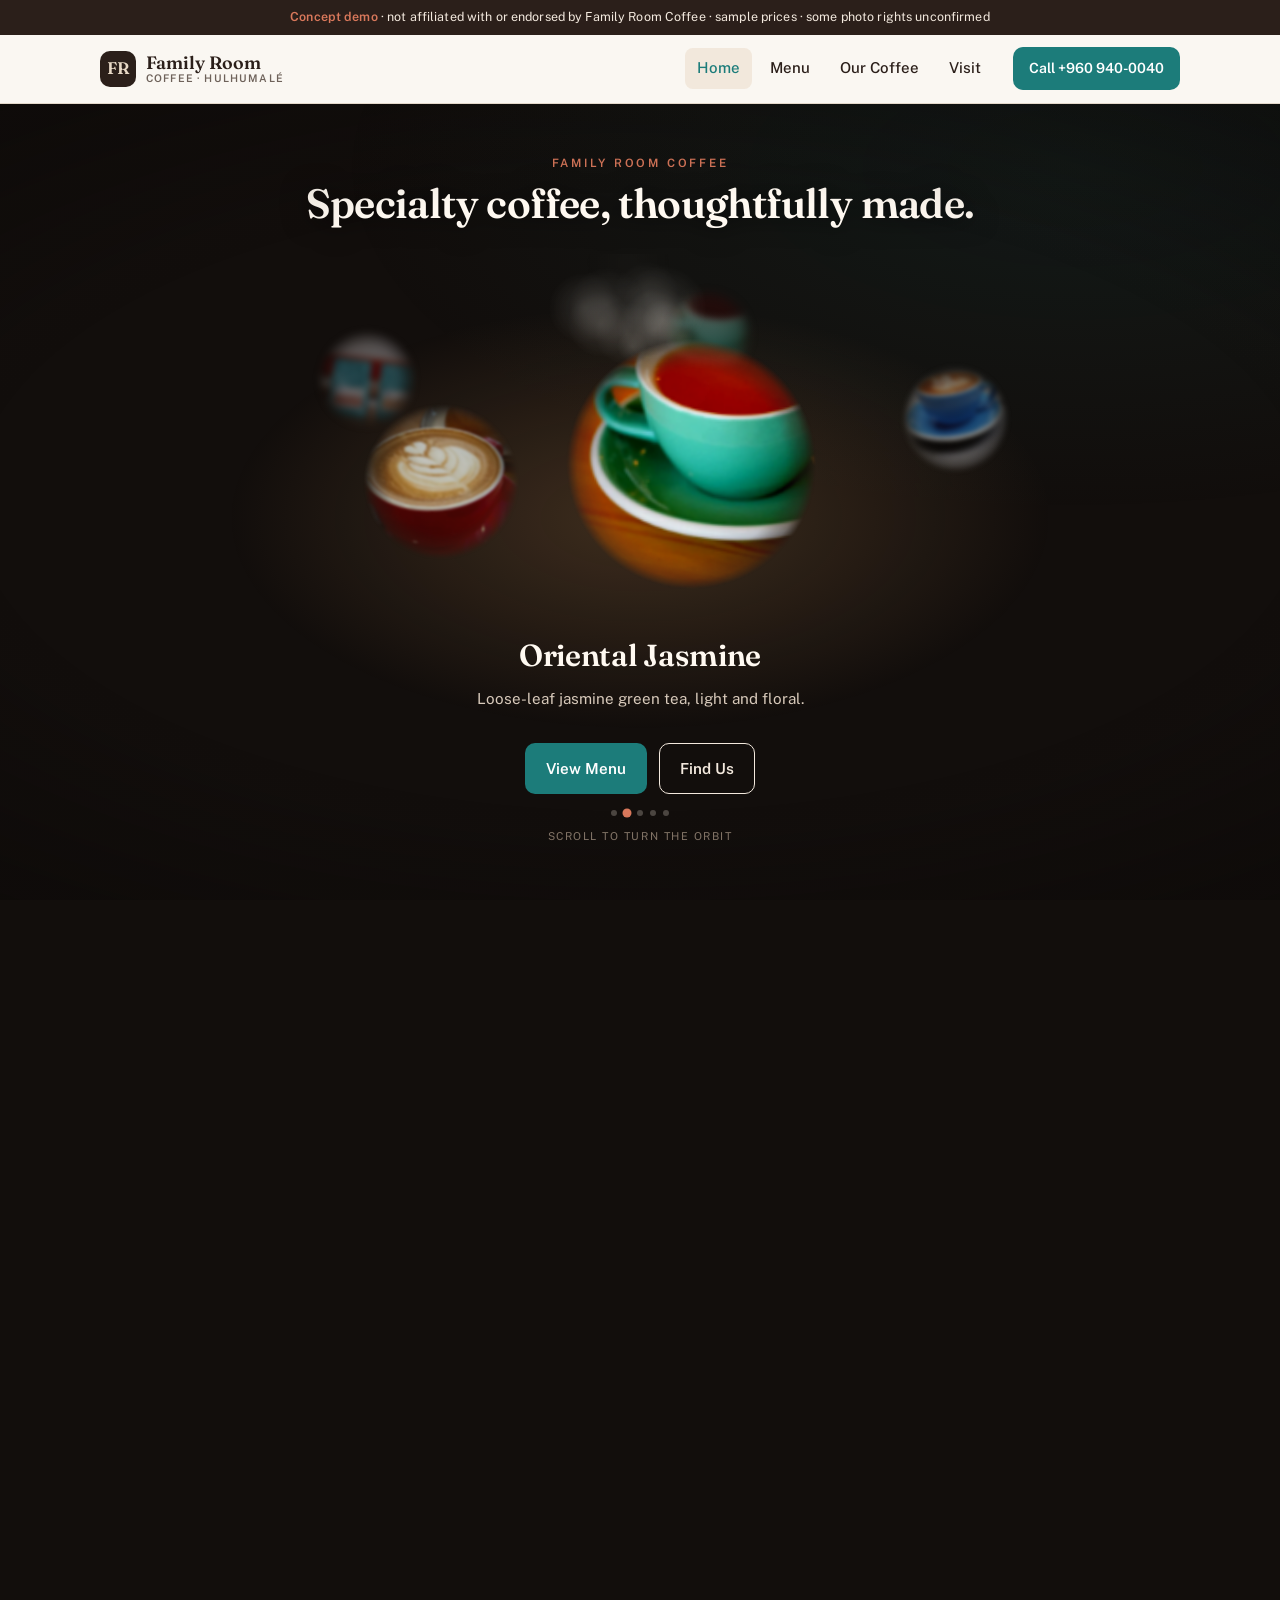
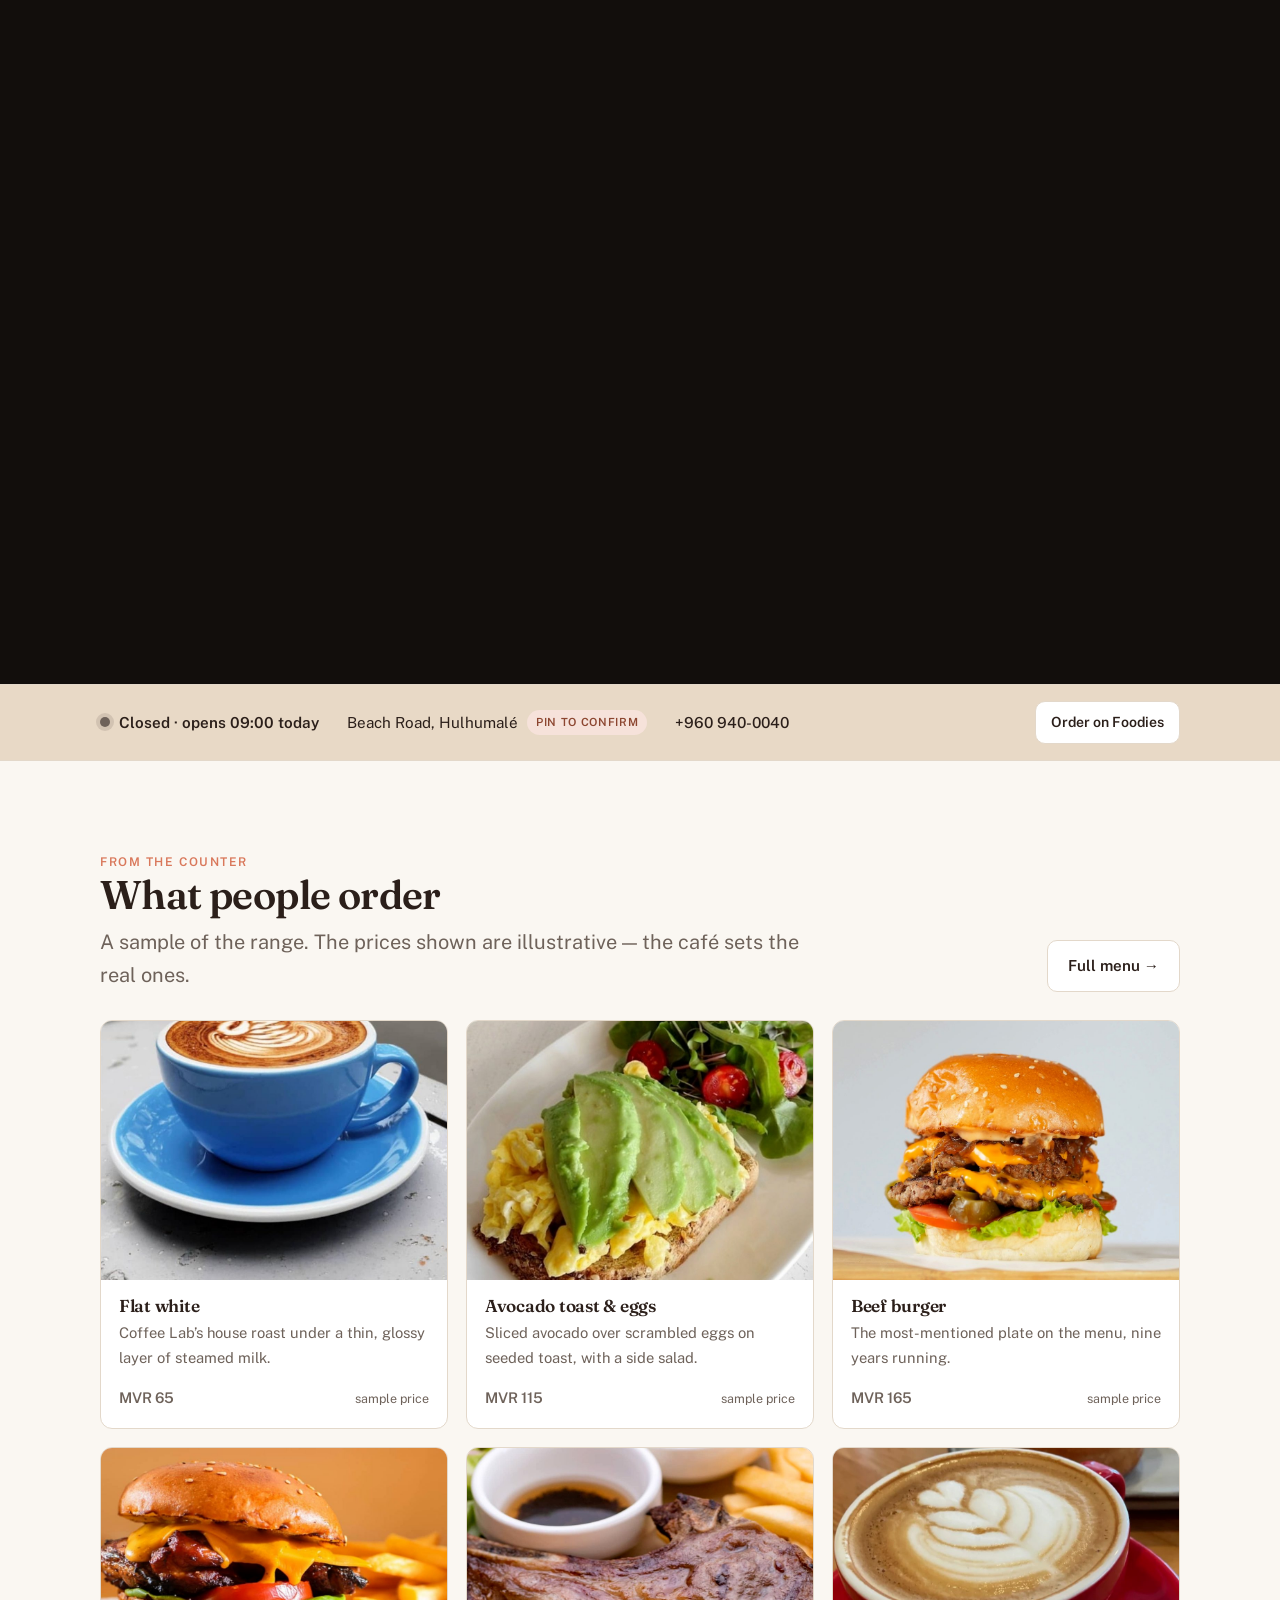
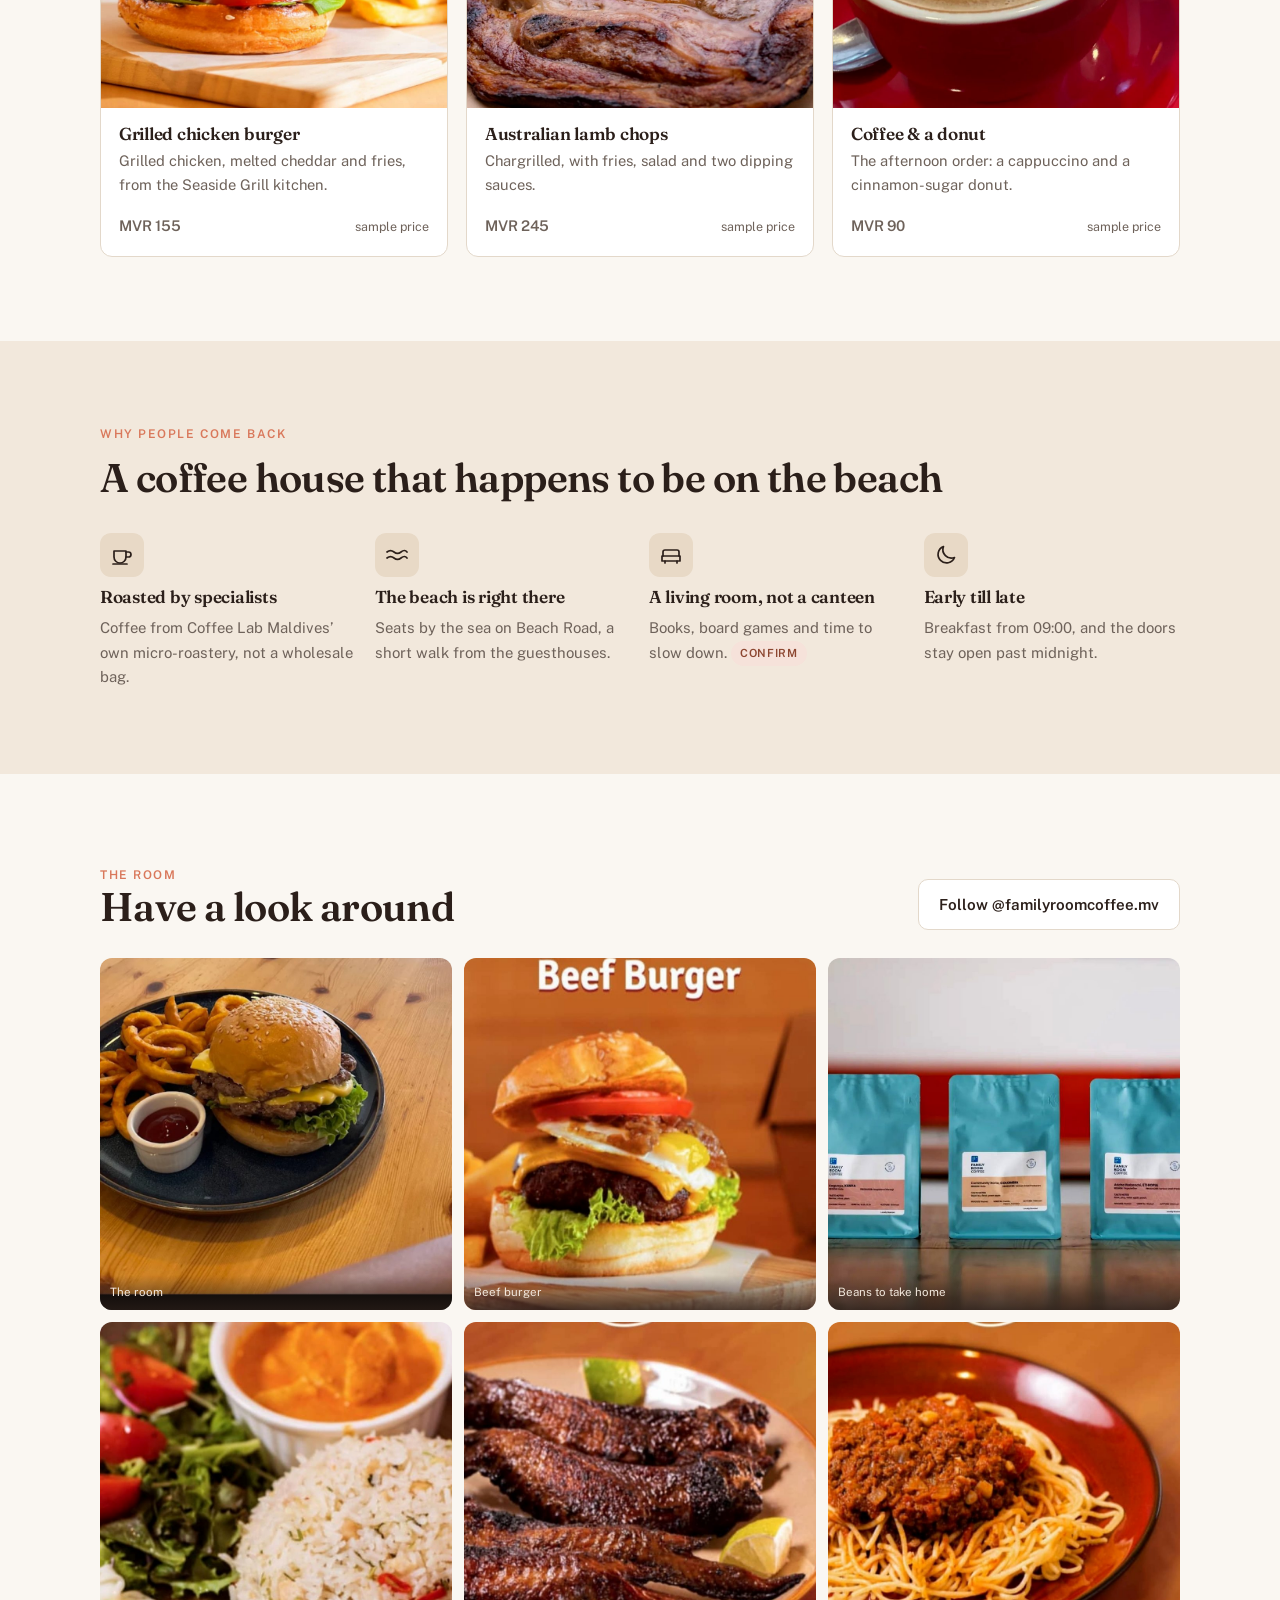
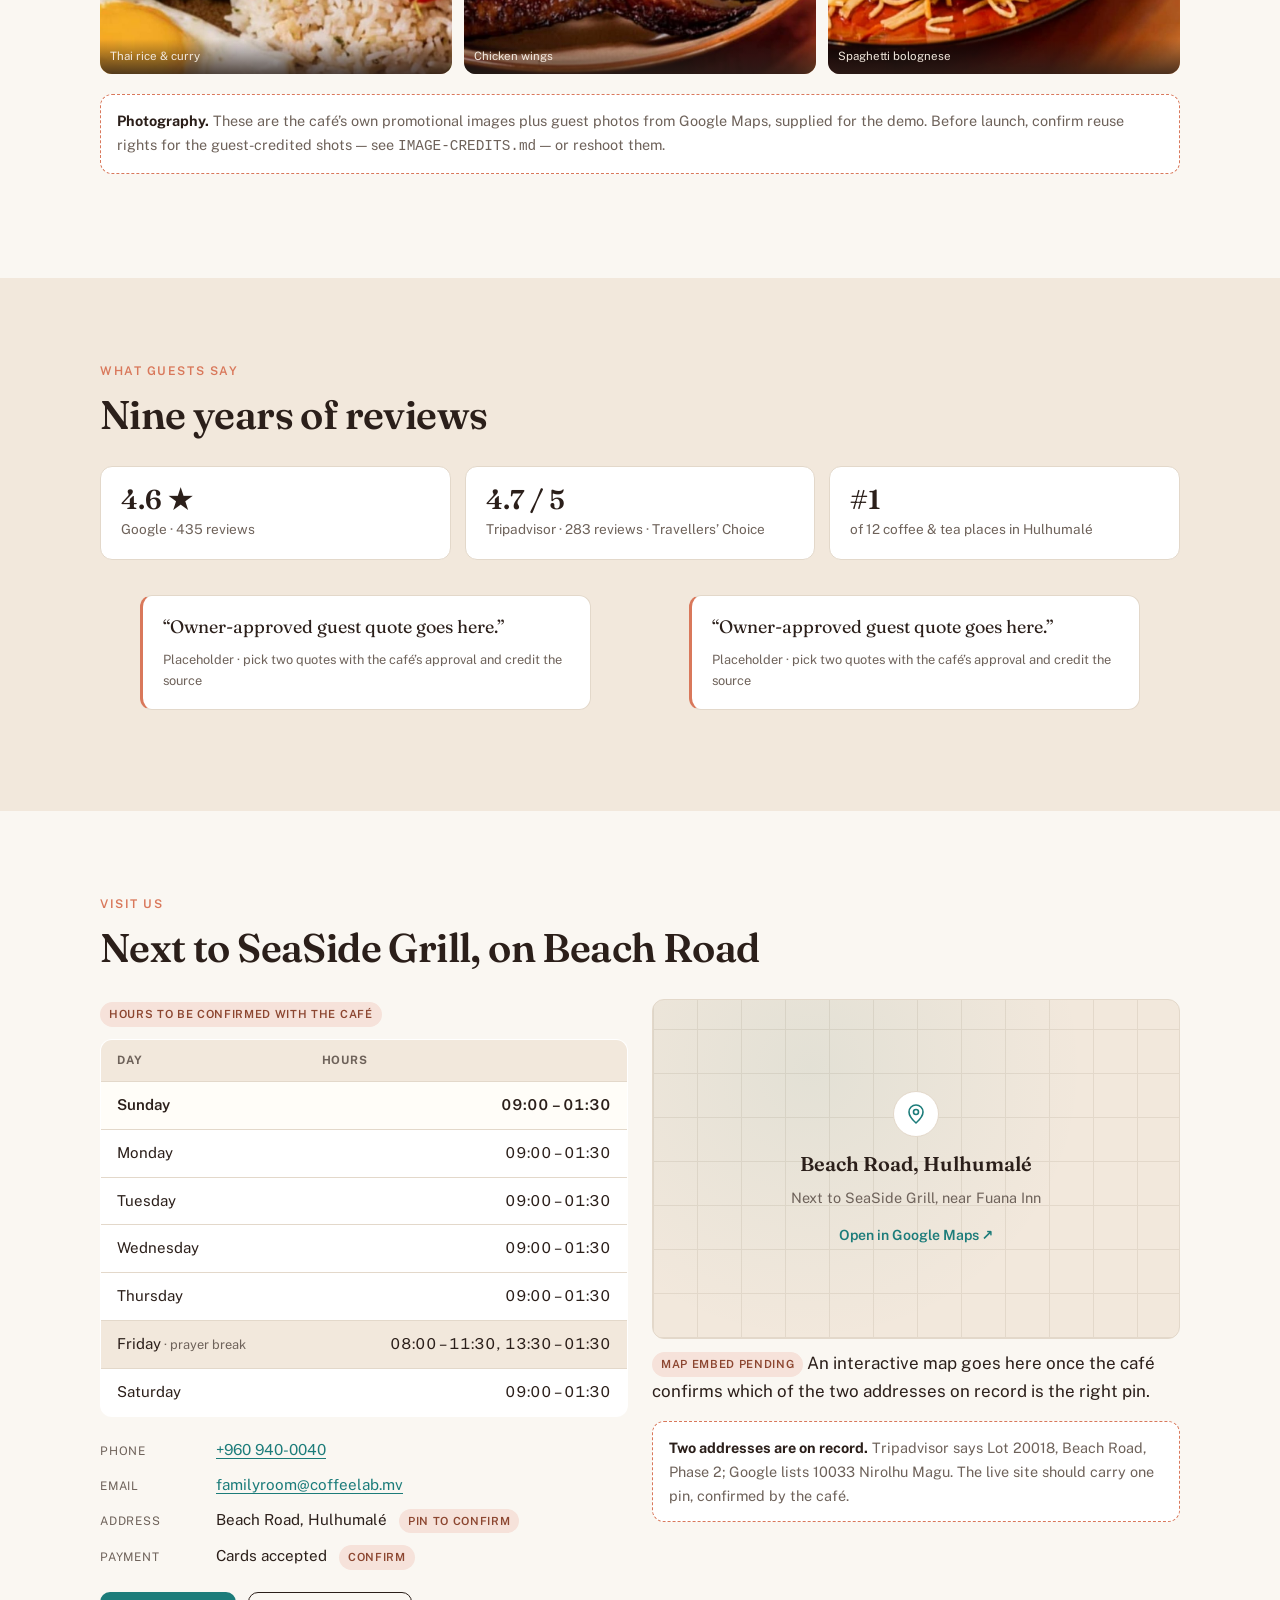
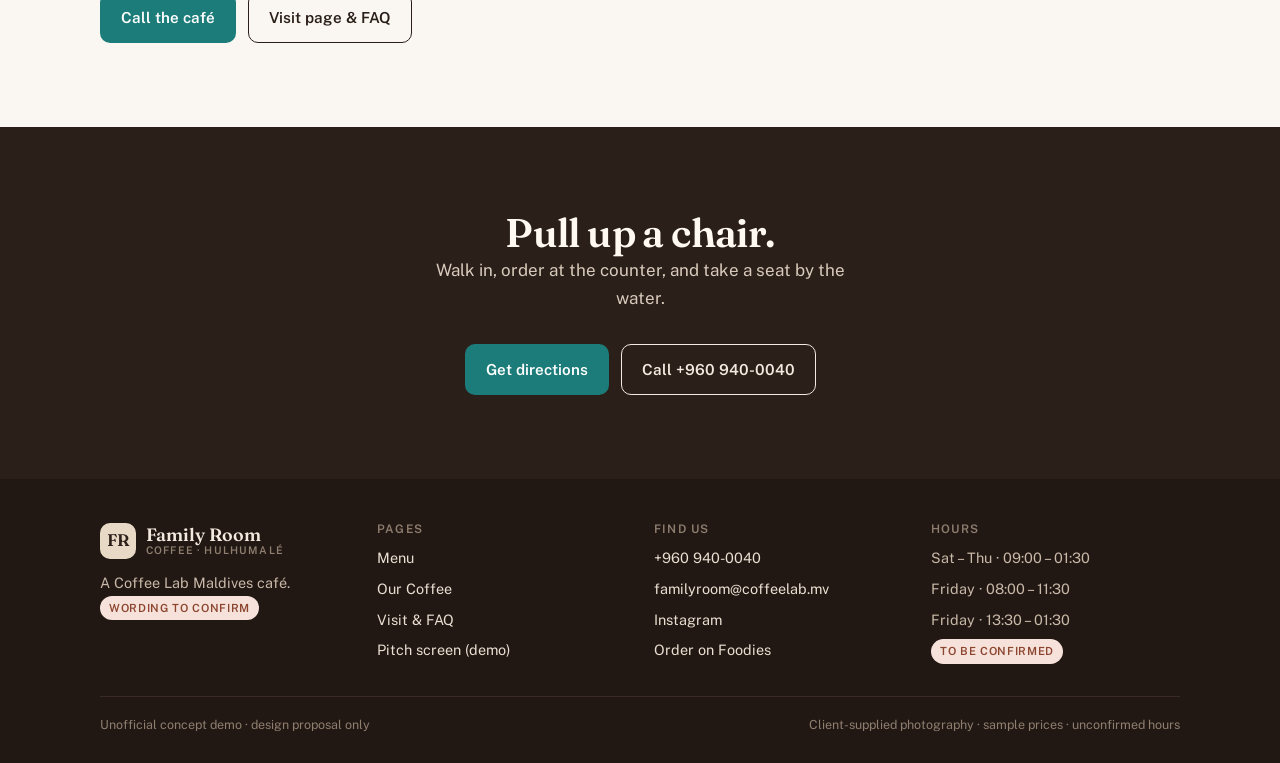
==== commit e1c89043: "Rebuild the hero as a scroll-driven orbit of the drinks we pour Replaces the frame-scrub brewing her" ====
--- a/index.html
+++ b/index.html
@@ -38,37 +38,35 @@
 
 <main>
 
-<!-- 1 · Hero · photographic scroll-driven brew -->
-<section class="hx" data-hero>
-  <div class="hx-track">
-    <div class="hx-stage">
-      <span class="hx-glow" aria-hidden="true"></span>
-      <div class="hx-inner">
-        <div class="hx-copy">
-          <p class="eyebrow">Hulhumalé, Maldives</p>
-          <h1>Specialty coffee, steps from Hulhumalé beach.</h1>
-          <p>From the roasters at Coffee Lab Maldives. Keep scrolling — the cup is made as you go.</p>
-          <div class="hx-cta">
-            <a class="btn btn-primary" href="menu.html">See the menu</a>
-            <a class="btn btn-outline" href="https://www.google.com/maps/search/?api=1&amp;query=Family+Room+Coffee+Hulhumale" target="_blank" rel="noopener">Get directions</a>
-          </div>
-          <ol class="hx-steps">
-            <li class="hx-step is-on" data-n="01"><b>In the cup</b><span>A flat white, poured this morning.</span></li>
-            <li class="hx-step" data-n="02"><b>The pour</b><span>Steamed milk, from the lip of the jug.</span></li>
-            <li class="hx-step" data-n="03"><b>Crema turns</b><span>The surface folds in on itself.</span></li>
-            <li class="hx-step" data-n="04"><b>The art settles</b><span>The rosetta comes back into focus.</span></li>
-          </ol>
-          <div class="hx-progress" aria-hidden="true"><i data-hx-bar></i></div>
-          <p class="hx-scrollcue">Scroll to brew</p>
-        </div>
-
-        <div class="hx-media">
-          <canvas class="hx-canvas" width="1000" height="1000"
-                  role="img" aria-label="A flat white being poured and finished, photographed"></canvas>
-          <canvas class="hx-steam" aria-hidden="true"></canvas>
-        </div>
-      </div>
-      <span class="hx-vig" aria-hidden="true"></span>
+<!-- 1 · Hero · scroll-driven orbit of the drinks we pour -->
+<section class="orb" data-orb>
+  <div class="orb-track">
+    <div class="orb-stage">
+      <span class="orb-glow" aria-hidden="true"></span>
+
+      <div class="orb-copy">
+        <p class="orb-brand">Family Room Coffee</p>
+        <h1>Specialty coffee, thoughtfully made.</h1>
+      </div>
+
+      <div class="orb-scene" data-orb-scene aria-label="The drinks we pour">
+        <canvas class="orb-steam" aria-hidden="true"></canvas>
+      </div>
+
+      <div class="orb-readout">
+        <p class="orb-name" data-orb-name aria-live="polite">Cappuccino</p>
+        <p class="orb-desc" data-orb-desc>Rich espresso under a deep cap of velvety foam.</p>
+        <div class="orb-cta">
+          <a class="btn btn-primary" href="menu.html">View Menu</a>
+          <a class="btn btn-outline" href="visit.html">Find Us</a>
+        </div>
+        <ol class="orb-dots" aria-hidden="true">
+          <li class="orb-dot is-on"></li><li class="orb-dot"></li><li class="orb-dot"></li><li class="orb-dot"></li><li class="orb-dot"></li>
+        </ol>
+        <p class="orb-cue">Scroll to turn the orbit</p>
+      </div>
+
+      <span class="orb-vig" aria-hidden="true"></span>
     </div>
   </div>
 </section>
@@ -193,7 +191,7 @@
     </div>
     <div class="gallery">
       <figure><img src="assets/photos/room-tile.jpg" alt="Inside the café, Hulhumalé" width="900" height="900" loading="lazy"><figcaption>The room</figcaption></figure>
-      <figure><img src="assets/photos/latte-donut-tile.jpg" alt="Cappuccino and a donut" width="900" height="900" loading="lazy"><figcaption>Coffee &amp; donuts</figcaption></figure>
+      <figure><img src="assets/photos/beef-burger-ad-tile.jpg" alt="Beef burger with fries" width="900" height="900" loading="lazy"><figcaption>Beef burger</figcaption></figure>
       <figure><img src="assets/photos/beans-tile.jpg" alt="Kenya · Colombia · Ethiopia" width="900" height="900" loading="lazy"><figcaption>Beans to take home</figcaption></figure>
       <figure><img src="assets/photos/thai-curry-tile.jpg" alt="Thai rice and curry" width="900" height="900" loading="lazy"><figcaption>Thai rice &amp; curry</figcaption></figure>
       <figure><img src="assets/photos/chicken-wings-tile.jpg" alt="Chargrilled chicken wings" width="900" height="900" loading="lazy"><figcaption>Chicken wings</figcaption></figure>
--- a/assets/css/site.css
+++ b/assets/css/site.css
@@ -427,180 +427,139 @@
    thumbnail column so the item names stay on one vertical line. */
 .menu-thumb--empty{border-color:transparent;background:transparent}
 
+
 /* =========================================================================
-   Hero — photographic scroll-driven brew
+   Hero — scroll-driven orbit of the drinks we pour
    ========================================================================= */
-.hx{position:relative;background:#140F0C;color:#F3E9DE}
-.hx-track{position:relative;height:340vh}
-.hx{--head:68px}
-.hx-stage{
-  position:sticky;top:var(--head);height:calc(100vh - var(--head));overflow:hidden;
-  display:grid;justify-items:center;align-content:start;
-}
-.hx-inner{
-  position:relative;z-index:2;width:100%;max-width:var(--wrap);
-  margin:0 auto;padding:28px 20px 20px;box-sizing:border-box;
-  display:grid;grid-template-columns:minmax(0,1.02fr) minmax(0,0.98fr);
-  gap:clamp(20px,4vw,56px);align-items:center;
-}
-
-/* the photographic sequence */
-.hx-media{position:relative;justify-self:center;width:100%;max-width:min(48vh,520px);aspect-ratio:1/1}
-.hx-canvas,.hx-steam{position:absolute;inset:0;width:100%;height:100%;display:block}
-.hx-canvas{
-  -webkit-mask-image:radial-gradient(circle closest-side at 50% 50%,#000 58%,rgba(0,0,0,.42) 84%,transparent 100%);
-  mask-image:radial-gradient(circle closest-side at 50% 50%,#000 58%,rgba(0,0,0,.42) 84%,transparent 100%);
-}
-.hx-steam{pointer-events:none;mix-blend-mode:screen;border-radius:0;inset:-42% 0 0 0;height:142%}
-/* a soft pool of light under the cup, so it sits in the scene */
-.hx-media::before{
-  content:"";position:absolute;inset:-16%;z-index:-1;border-radius:50%;
-  background:radial-gradient(circle,rgba(223,160,96,.15),transparent 66%);
-}
-/* barely-there drift so the composition is never quite still */
-@media (prefers-reduced-motion:no-preference){
-  .hx-media{animation:hxFloat 11s ease-in-out infinite}
-}
-@keyframes hxFloat{
-  0%,100%{transform:translate3d(0,0,0)}
-  50%{transform:translate3d(0,-7px,0)}
-}
-
-/* ambient light behind everything */
-.hx-glow{
-  position:absolute;inset:0;z-index:1;pointer-events:none;
+/* The generic section rule adds up to 84px of block padding; the hero is a
+   full-bleed sticky stage and must not carry it, or the track starts below
+   the fold and the stage overhangs. */
+.orb{--head:68px;--orb-steam:1;position:relative;padding:0;background:#120E0C;color:#F3E9DE}
+.orb-track{position:relative;height:420vh}
+.orb-stage{
+  /* --orb-h is set by hero.js from the measured header + notice height; the
+     calc() is the pre-script fallback. */
+  position:sticky;top:var(--head);height:var(--orb-h,calc(100vh - var(--head)));
+  overflow:hidden;display:grid;align-content:center;justify-items:center;
+  gap:clamp(6px,1.4vh,18px);padding:18px 20px 22px;box-sizing:border-box;
+}
+
+/* ambience */
+.orb-glow{
+  position:absolute;inset:0;z-index:0;pointer-events:none;
   background:
-    radial-gradient(58% 50% at 72% 44%,rgba(214,150,86,.20),transparent 68%),
-    radial-gradient(90% 70% at 16% 20%,rgba(28,124,122,.10),transparent 70%);
-}
-.hx-vig{
-  position:absolute;inset:0;z-index:3;pointer-events:none;
-  background:radial-gradient(120% 90% at 50% 45%,transparent 46%,rgba(10,7,6,.62) 100%);
-}
-
-/* copy */
-.hx-copy{position:relative;z-index:4;max-width:34rem}
-.hx-copy .eyebrow{color:var(--terracotta)}
-.hx-copy h1{
-  color:#FFF9F1;font-size:clamp(2rem,4.4vw,3.5rem);letter-spacing:-.02em;
-  text-shadow:0 2px 24px rgba(10,7,6,.55);
-}
-.hx-copy p{
-  color:#E3D6C8;font-size:clamp(1rem,1.5vw,1.2rem);margin-top:1rem;max-width:40ch;
-  text-shadow:0 1px 14px rgba(10,7,6,.6);
-}
-.hx-cta{display:flex;flex-wrap:wrap;gap:12px;margin-top:1.8rem}
-.hx .btn-outline{border-color:#F3E9DE;color:#F3E9DE}
-.hx .btn-outline:hover{background:#F3E9DE;color:var(--espresso)}
-
-/* stage read-out */
-.hx-steps{list-style:none;margin:1.5rem 0 0;padding:0;display:grid;gap:0}
-.hx-step{
-  display:grid;grid-template-columns:26px 1fr;gap:12px;align-items:baseline;
-  padding:6px 10px;border-radius:8px;color:#9A8B7D;
-  transition:color .45s ease,background-color .45s ease;
-}
-.hx-step::before{
-  content:attr(data-n);
-  font-size:.7rem;font-weight:600;letter-spacing:.06em;color:#6E5F52;transition:color .45s ease;
-}
-.hx-step > b,
-.hx-step > span{grid-column:2}
-.hx-step b{font-weight:600;color:inherit}
-.hx-step span{display:block;font-size:.84rem;opacity:.8}
-.hx-step.is-on{color:#F7EFE6;background:rgba(243,233,222,.07)}
-.hx-step.is-on::before{color:var(--terracotta)}
-
-.hx-progress{
-  position:relative;height:2px;margin-top:1.1rem;border-radius:2px;
-  background:rgba(243,233,222,.16);overflow:hidden;max-width:22rem;
-}
-.hx-progress i{
-  position:absolute;inset:0;transform-origin:left center;transform:scaleX(0);
-  background:linear-gradient(90deg,var(--terracotta),#E9A66F);
-}
-.hx-scrollcue{
-  margin-top:.8rem;font-size:.72rem;letter-spacing:.11em;text-transform:uppercase;color:#8E7E70;
+    radial-gradient(46% 38% at 50% 52%,rgba(222,158,95,.22),transparent 70%),
+    radial-gradient(80% 60% at 84% 8%,rgba(28,124,122,.10),transparent 72%);
+}
+.orb-vig{
+  position:absolute;inset:0;z-index:6;pointer-events:none;
+  background:radial-gradient(118% 88% at 50% 50%,transparent 44%,rgba(8,6,5,.72) 100%);
+}
+
+/* brand block */
+.orb-copy{position:relative;z-index:5;text-align:center;max-width:44rem}
+.orb-brand{
+  font-family:var(--mono,inherit);font-size:.72rem;font-weight:600;
+  letter-spacing:.24em;text-transform:uppercase;color:var(--terracotta);margin:0;
+}
+.orb-copy h1{
+  font-size:clamp(1.55rem,3.2vw,2.7rem);color:#FFF9F1;margin:.5rem 0 0;
+  letter-spacing:-.015em;text-shadow:0 2px 26px rgba(8,6,5,.7);
+}
+
+/* the orbit */
+.orb-scene{
+  position:relative;z-index:3;width:100%;max-width:880px;
+  height:clamp(230px,42vh,430px);
+}
+.orb-node{
+  position:absolute;left:50%;top:50%;margin-left:-0.5px;margin-top:-0.5px;
+  width:120px;height:120px;border-radius:50%;
+  transform-origin:50% 50%;will-change:transform,opacity,filter;
+  /* centre the node on its own box, then let JS place it */
+  translate:-50% -50%;
+}
+.orb-node img{
+  width:100%;height:100%;object-fit:cover;border-radius:50%;display:block;
+  -webkit-mask-image:radial-gradient(circle closest-side,#000 68%,rgba(0,0,0,.5) 88%,transparent 100%);
+  mask-image:radial-gradient(circle closest-side,#000 68%,rgba(0,0,0,.5) 88%,transparent 100%);
+}
+/* the drink in the middle carries the light */
+.orb-node.is-featured img{
+  -webkit-mask-image:radial-gradient(circle closest-side,#000 76%,rgba(0,0,0,.55) 92%,transparent 100%);
+  mask-image:radial-gradient(circle closest-side,#000 76%,rgba(0,0,0,.55) 92%,transparent 100%);
+}
+.orb-steam{
+  position:absolute;left:50%;bottom:56%;width:38%;height:40%;
+  transform:translateX(-50%);z-index:60;pointer-events:none;
+  mix-blend-mode:screen;opacity:var(--orb-steam);
+  transition:opacity .6s ease;
+}
+
+/* featured read-out */
+.orb-readout{position:relative;z-index:5;text-align:center;max-width:30rem}
+.orb-name{
+  font-family:var(--display);font-size:clamp(1.3rem,2.6vw,1.9rem);font-weight:600;
+  color:#FFF9F1;margin:0;letter-spacing:-.01em;
+}
+.orb-desc{font-size:.95rem;color:#D8CABB;margin:.35rem 0 0;min-height:2.8em}
+@keyframes orbIn{from{opacity:0;transform:translateY(7px)}to{opacity:1;transform:none}}
+.orb-name.is-in{animation:orbIn .5s cubic-bezier(.2,.8,.2,1) both}
+.orb-desc.is-in{animation:orbIn .5s cubic-bezier(.2,.8,.2,1) .06s both}
+.orb-cta{display:flex;flex-wrap:wrap;gap:12px;justify-content:center;margin-top:.9rem}
+.orb .btn-outline{border-color:#F3E9DE;color:#F3E9DE}
+.orb .btn-outline:hover{background:#F3E9DE;color:var(--espresso)}
+.orb-dots{
+  list-style:none;display:flex;gap:7px;justify-content:center;
+  margin:1rem 0 0;padding:0;
+}
+.orb-dot{
+  width:6px;height:6px;border-radius:50%;background:rgba(243,233,222,.26);
+  transition:background-color .45s ease,transform .45s ease;
+}
+.orb-dot.is-on{background:var(--terracotta);transform:scale(1.5)}
+.orb-cue{
+  margin:.75rem 0 0;font-size:.68rem;letter-spacing:.14em;text-transform:uppercase;color:#8B7C6E;
 }
 
 /* ---------- one column ---------- */
 @media (max-width:920px){
-  .hx-track{height:300vh}
-  .hx{--head:60px}
-  .hx-stage{height:calc(100svh - var(--head))}
-  .hx-inner{
-    grid-template-columns:1fr;gap:12px;align-content:center;
-    padding:20px 20px calc(74px + env(safe-area-inset-bottom,0px));
+  .orb{--head:60px}
+  .orb-track{height:380vh}
+  .orb-stage{height:var(--orb-h,calc(100svh - var(--head)));padding:14px 16px calc(78px + env(safe-area-inset-bottom,0px))}
+  .orb-scene{height:clamp(190px,32svh,290px)}
+  .orb-copy h1{font-size:clamp(1.35rem,5.4vw,1.8rem)}
+  .orb-desc{font-size:.88rem;min-height:3.4em}
+  .orb-cue{display:none}
+}
+@media (max-width:430px){
+  .orb-scene{height:clamp(168px,27svh,230px)}
+  .orb-copy h1{font-size:clamp(1.2rem,5.6vw,1.5rem)}
+  .orb-brand{font-size:.64rem;letter-spacing:.18em}
+}
+@media (max-height:720px) and (min-width:921px){
+  .orb-scene{height:clamp(200px,34vh,320px)}
+  .orb-cue{display:none}
+}
+
+/* ---------- no motion: a static line-up, nothing scroll-linked ---------- */
+@media (prefers-reduced-motion:reduce){
+  .orb-track{height:auto}
+  .orb-stage{
+    position:static;height:auto !important;padding-block:clamp(36px,6vw,72px);
   }
-  .hx-copy{max-width:none}
-  .hx-copy p{font-size:.98rem;max-width:44ch}
-  .hx-cta{margin-top:1.2rem}
-  .hx-media{max-width:min(33svh,296px);order:2}
-  .hx-steps{margin-top:1rem;order:3}
-  .hx-step span{display:none}
-  .hx-step{padding:5px 9px}
-  .hx-progress{margin-top:.9rem;max-width:none}
-  .hx-scrollcue{display:none}
-}
-@media (max-width:430px){
-  .hx-media{max-width:min(28svh,216px)}
-  .hx-copy h1{font-size:clamp(1.6rem,7vw,1.95rem)}
-  .hx-copy p{font-size:.93rem}
-  .hx-step{padding:4px 9px}
-}
-
-/* ---------- no motion: one finished cup, nothing moves ---------- */
-@media (prefers-reduced-motion:reduce){
-  .hx-track{height:auto}
-  .hx-stage{position:static;height:auto;padding-block:clamp(40px,7vw,84px)}
-  .hx-step{display:grid}
-  .hx-step{color:#E6DACE}
-  .hx-step::before{color:var(--terracotta)}
-  .hx-progress,.hx-scrollcue{display:none}
-  .hx-media{animation:none}
-}
-
-/* A laptop at 800-900px tall has less room than the copy column wants. Trim
-   the step descriptions and the cue rather than let them fall below the fold. */
-@media (min-width:921px) and (max-height:900px){
-  .hx-copy h1{font-size:clamp(1.85rem,3.3vw,2.6rem)}
-  .hx-copy p{font-size:1rem;margin-top:.8rem}
-  .hx-cta{margin-top:1.3rem}
-  .hx-step span{display:none}
-  .hx-step{padding:7px 10px}
-  .hx-scrollcue{display:none}
-  .hx-media{max-width:min(46vh,460px)}
-}
-
-/* Short viewport, any width: the four-line stage read-out does not fit
-   alongside the cup, so show only the stage the visitor is currently in. The
-   full list is still in the DOM, and the JS keeps driving it. */
-@media (max-height:1040px){
-  .hx-steps{margin-top:1.1rem;min-height:2.6rem}
-  .hx-step{display:none}
-  .hx-step.is-on{display:grid}
-}
-/* Very short phones: the sub-headline goes, the cup stays. */
-@media (max-width:920px) and (max-height:840px){
-  .hx-media{max-width:min(25svh,184px)}
-}
-@media (max-width:920px) and (max-height:770px){
-  .hx-copy p{display:none}
-  .hx-media{max-width:min(23svh,164px)}
-}
-
-/* Must come after the height queries above: with nothing animating, the stage
-   read-out is a plain list of the four steps, not a live one-line indicator. */
-@media (prefers-reduced-motion:reduce){
-  .hx-step{display:grid}
-  .hx-steps{min-height:0}
-}
-
-/* With the read-out trimmed to one line the copy column is short, so on a
-   desktop-height viewport centre it in the stage rather than leaving a void. */
-/* Only when the read-out is trimmed to one line (max-height 1040 above) is the
-   column short enough to centre. Taller viewports keep the full four-step list
-   and stay top-aligned, which is what fits there. */
-@media (min-width:921px) and (min-height:720px) and (max-height:1040px){
-  .hx-stage{align-content:center}
-}
+  .orb-scene{
+    height:auto;display:flex;flex-wrap:wrap;gap:18px;
+    align-items:center;justify-content:center;max-width:760px;
+  }
+  .orb-node{
+    position:static;left:auto;top:auto;translate:none;transform:none !important;
+    opacity:1 !important;filter:none !important;
+    width:clamp(84px,17vw,132px);height:clamp(84px,17vw,132px);
+  }
+  .orb-node.is-featured{width:clamp(150px,30vw,230px);height:clamp(150px,30vw,230px);order:-1}
+  .orb-steam{display:none}
+  .orb-dots{display:none}
+  .orb-desc{min-height:0}
+  .orb-name.is-in,.orb-desc.is-in{animation:none}
+}
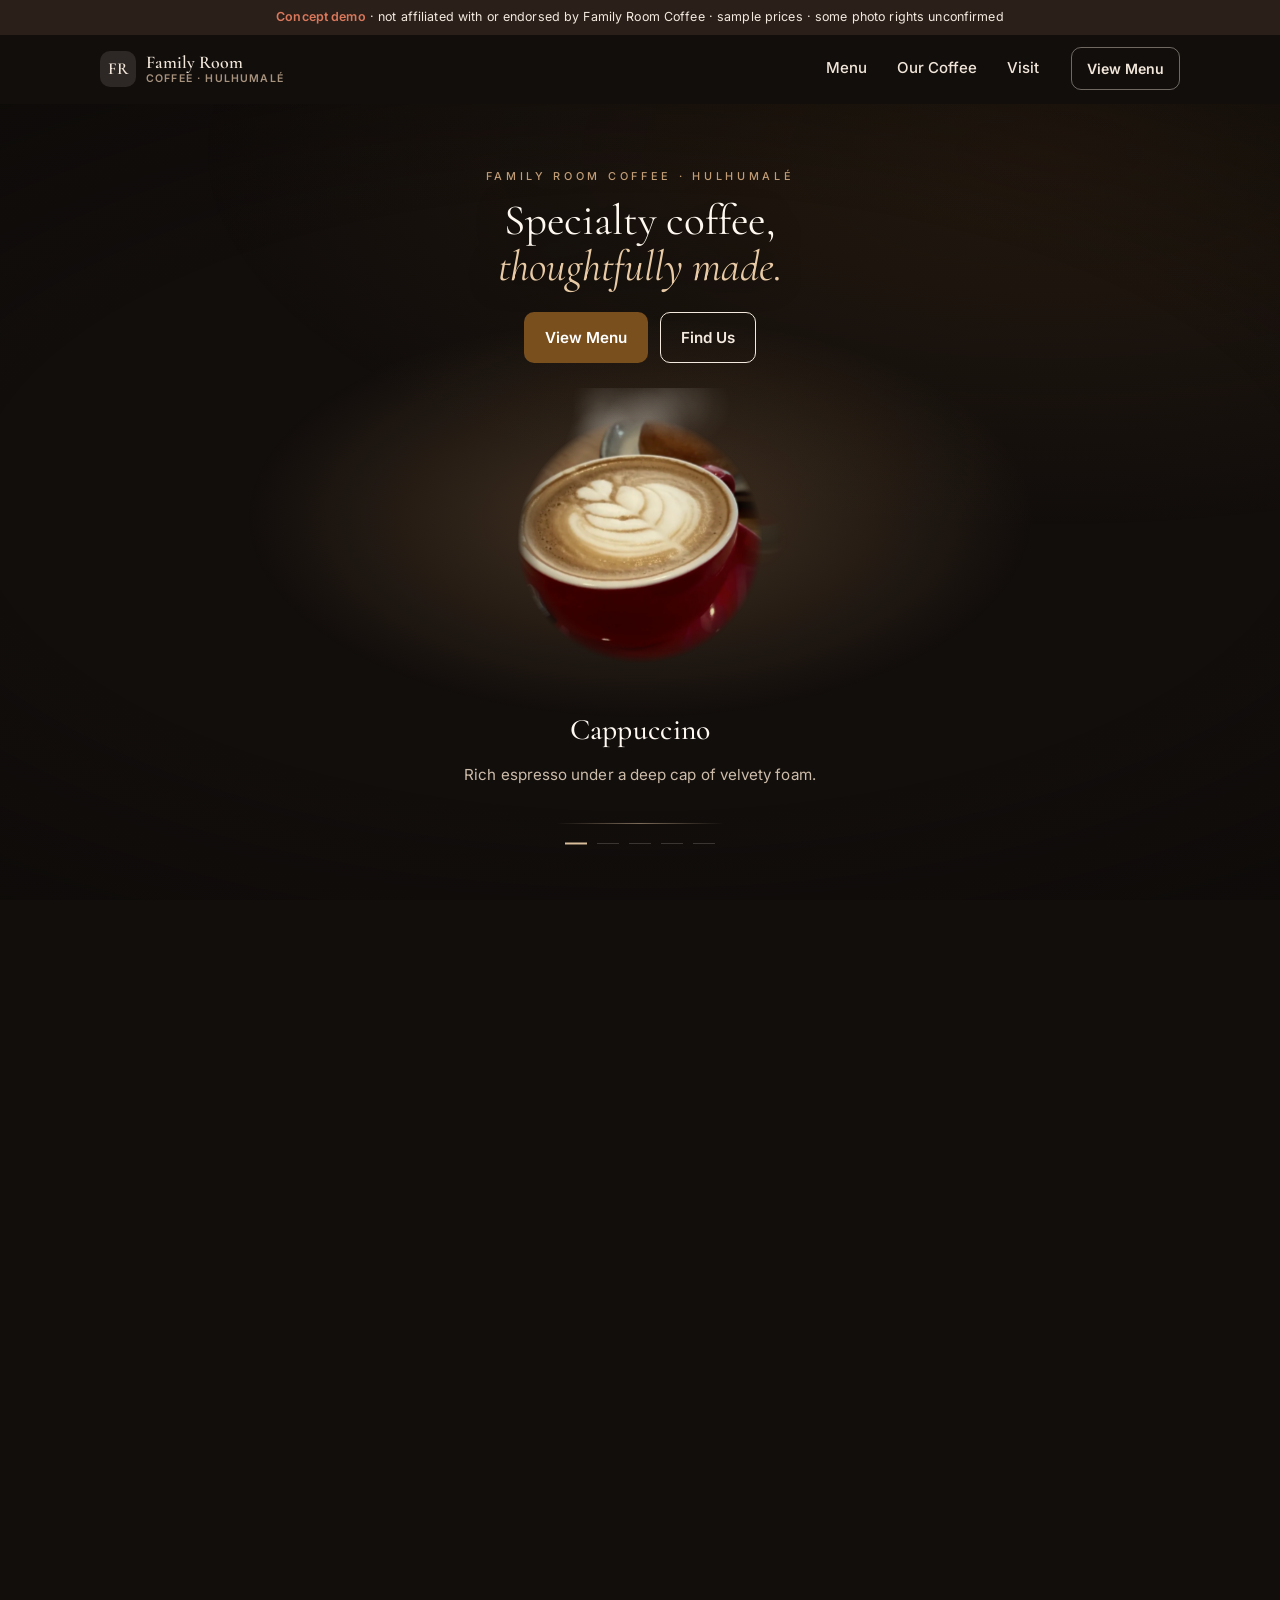
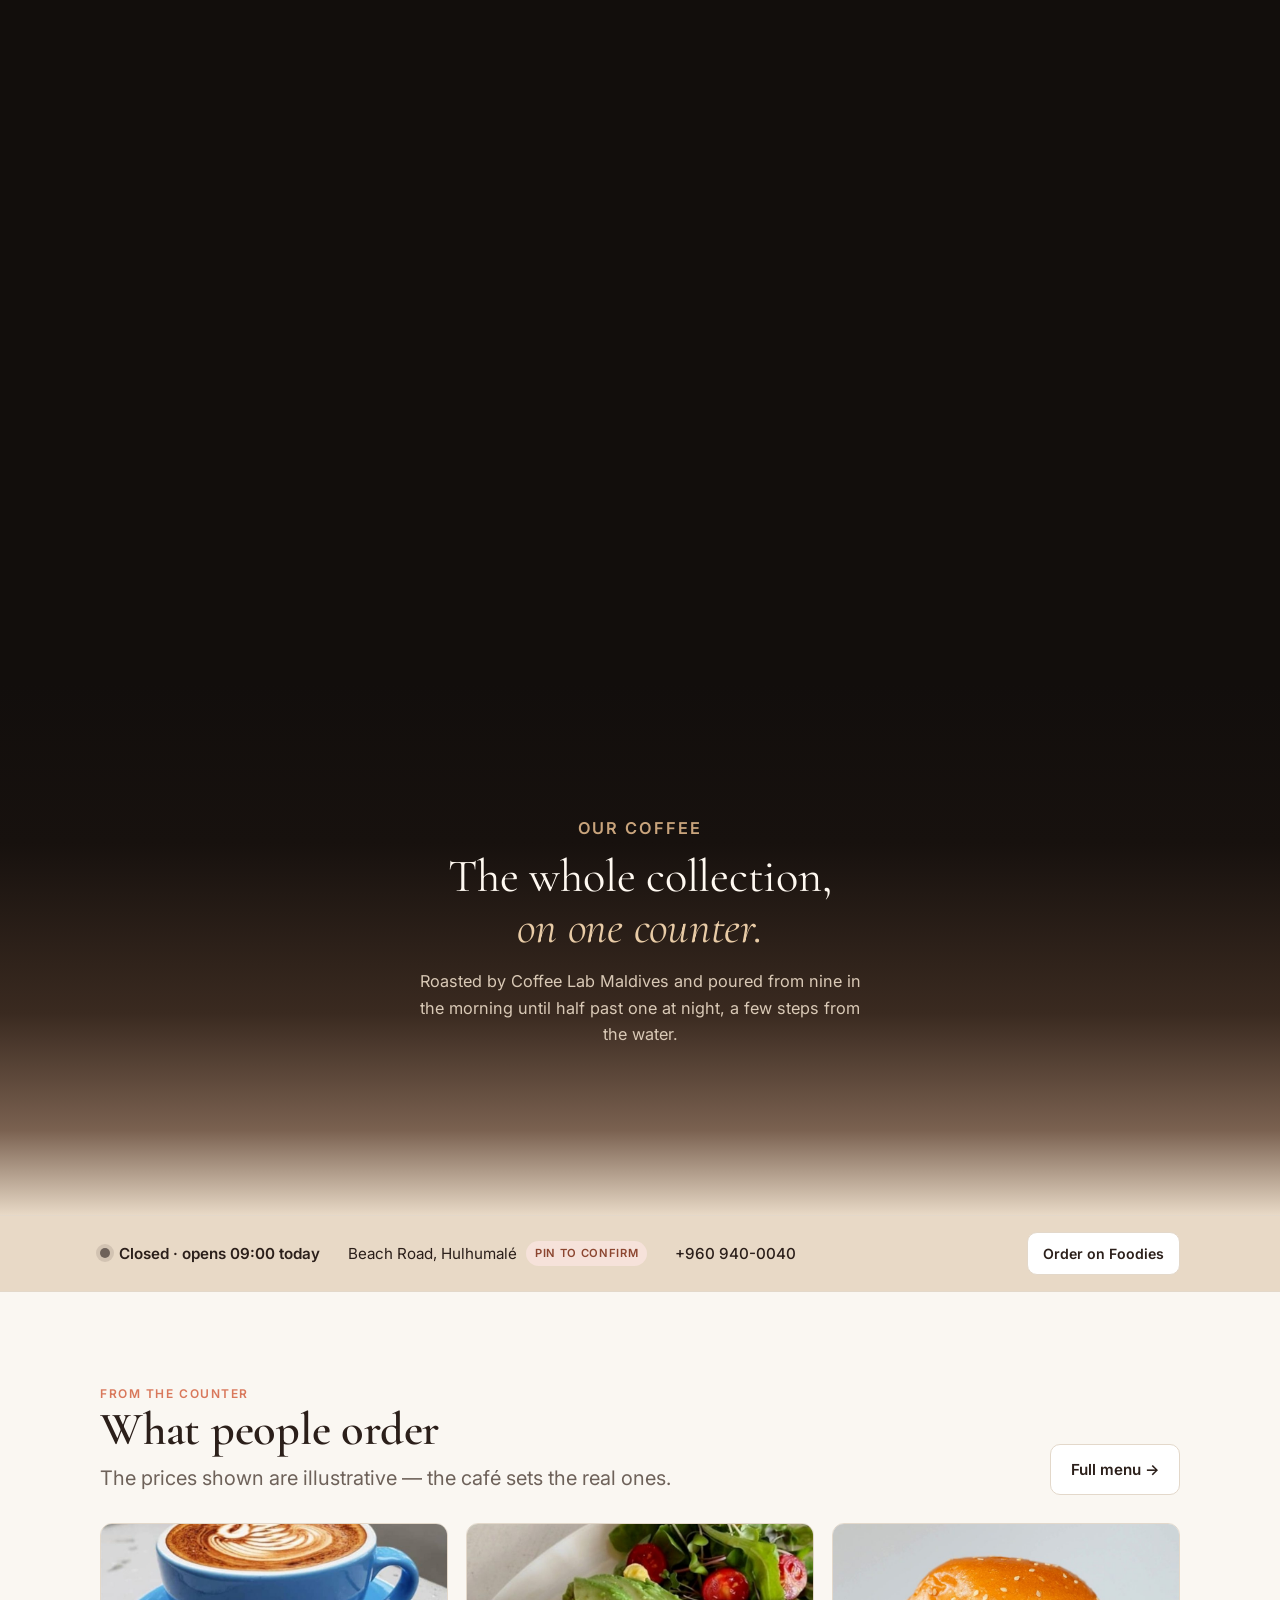
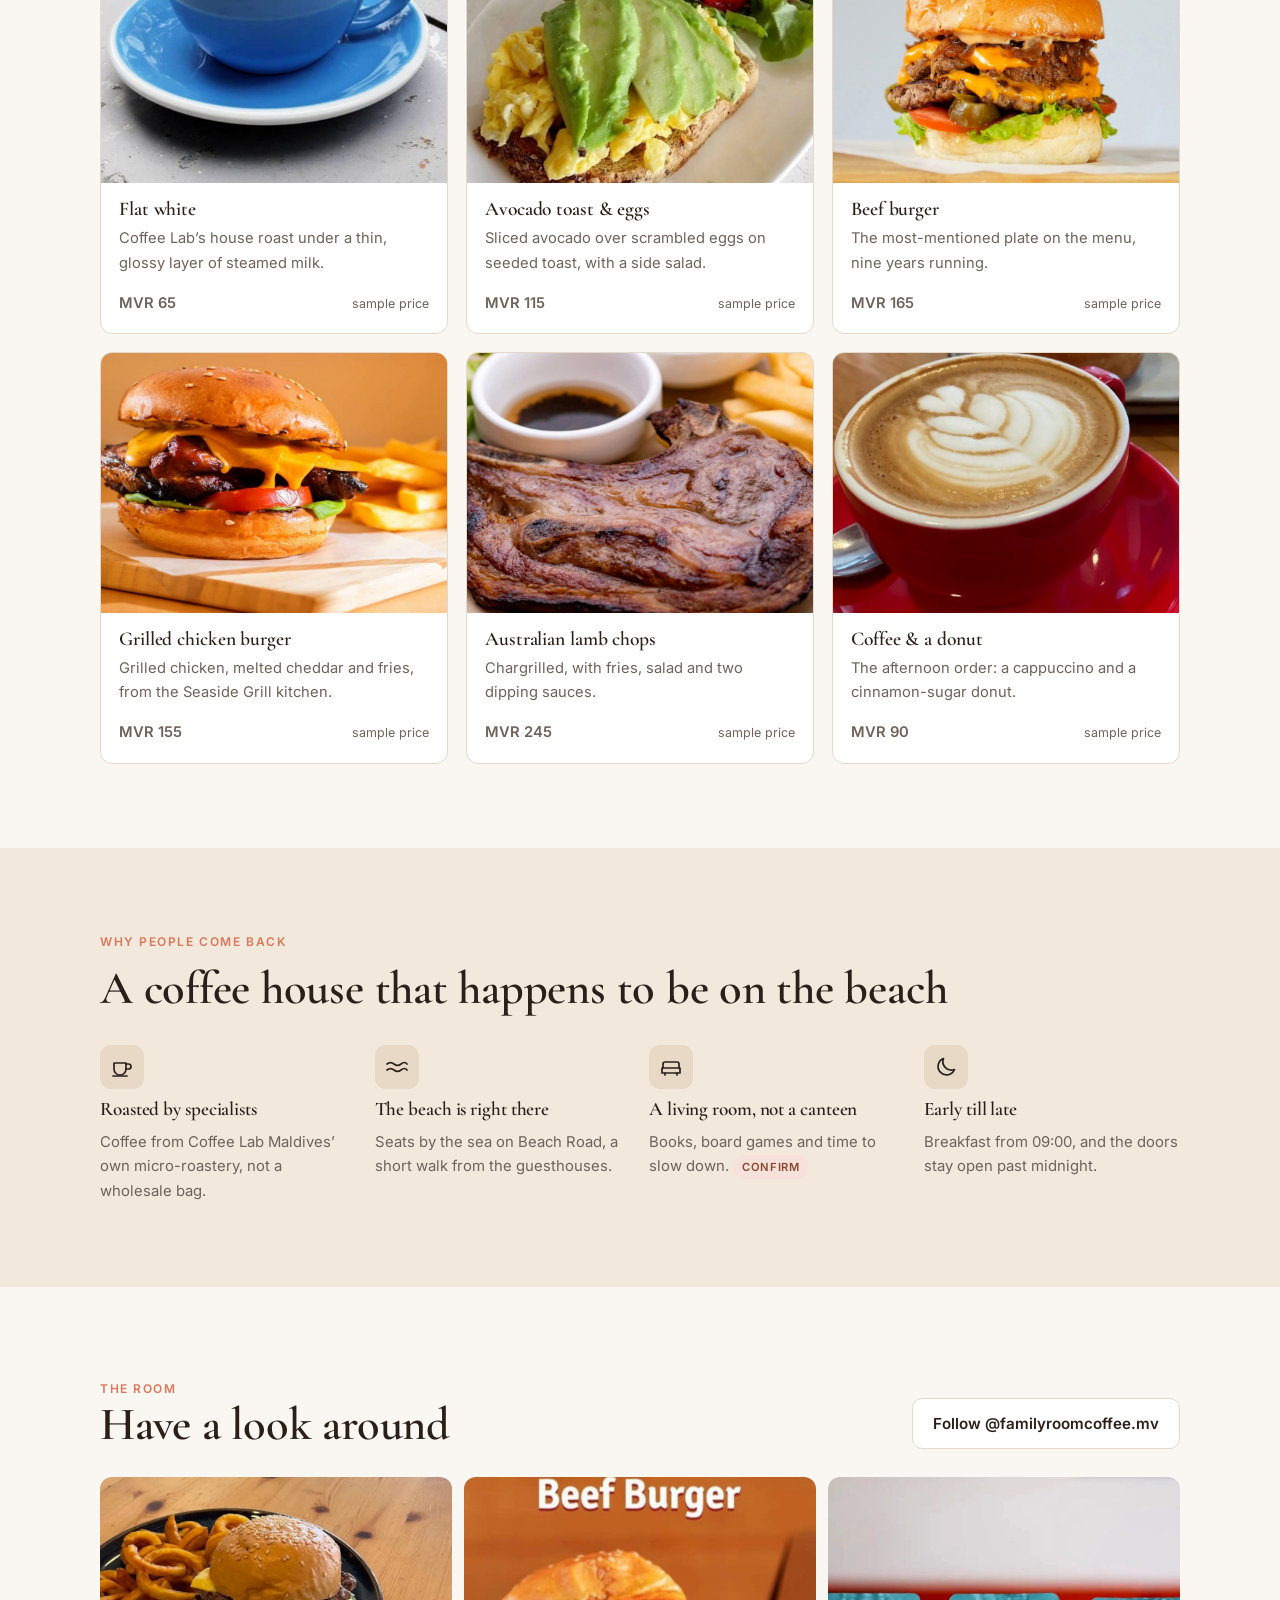
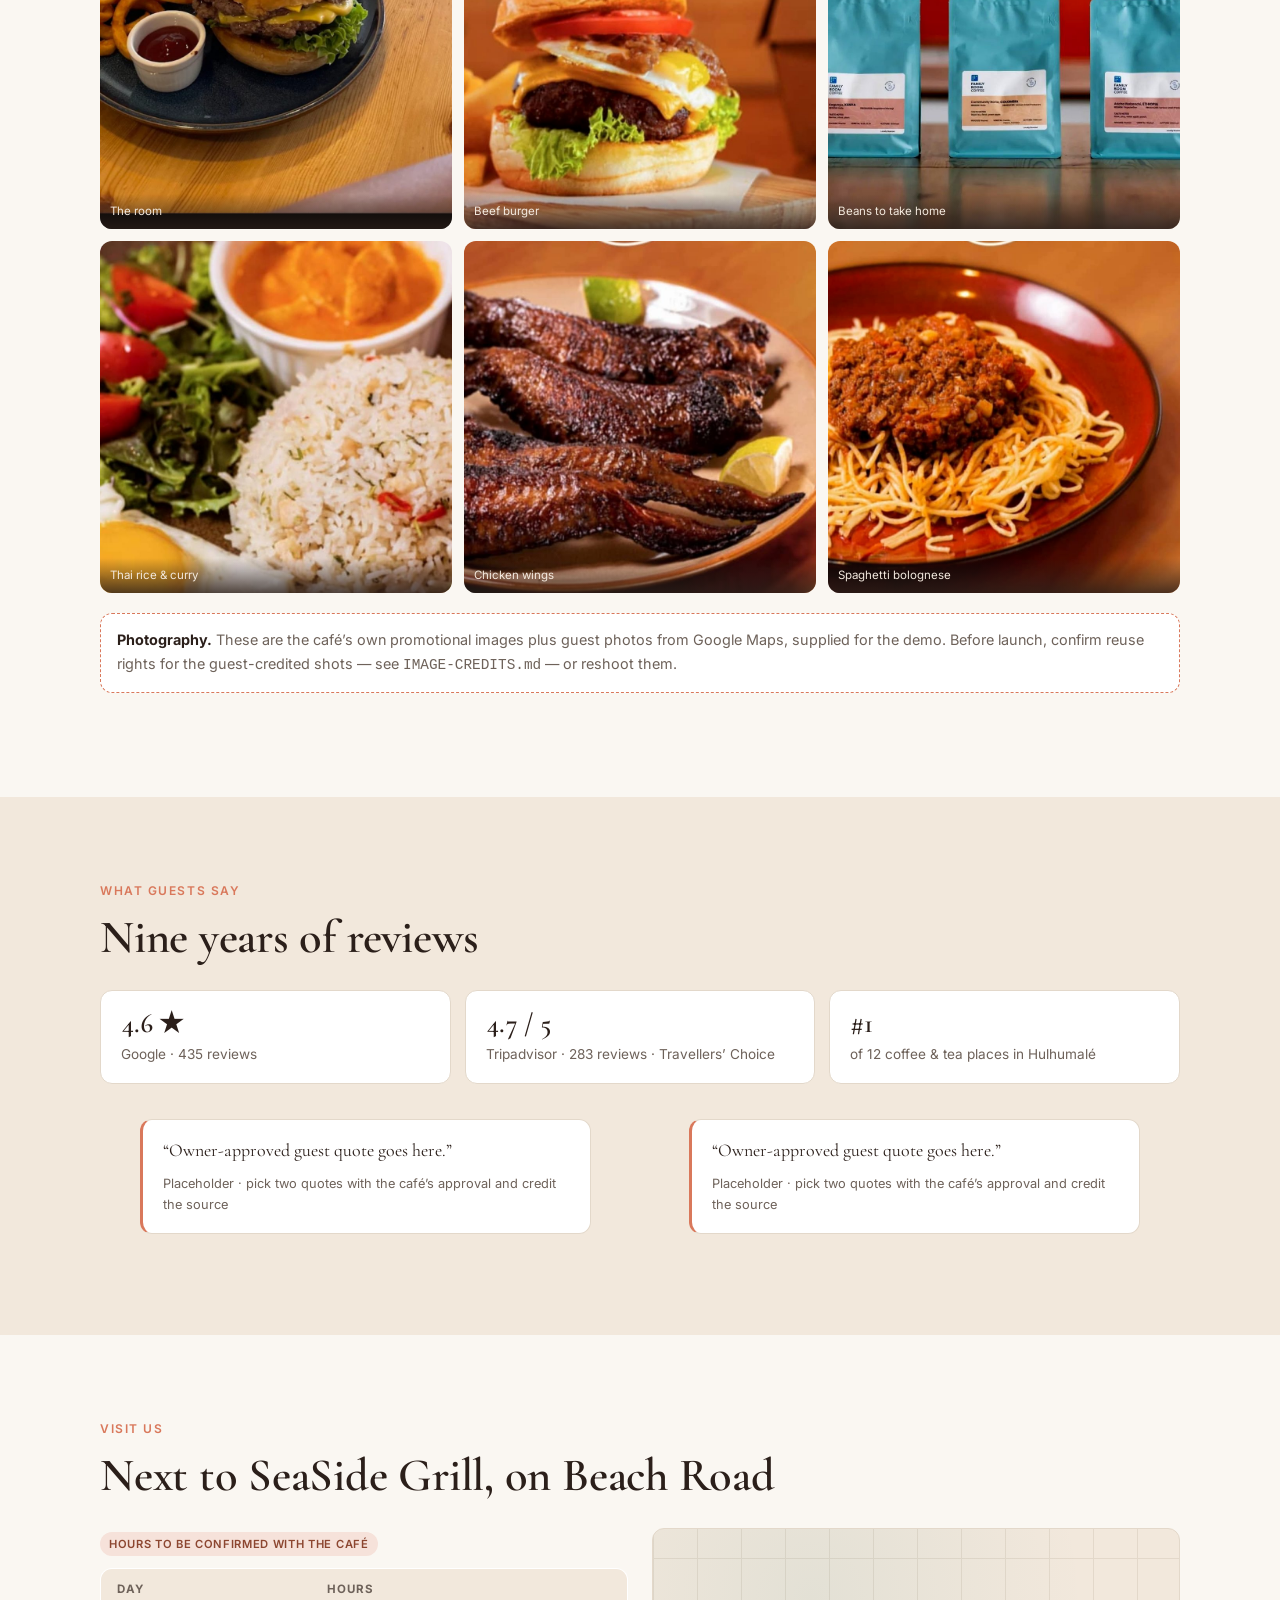
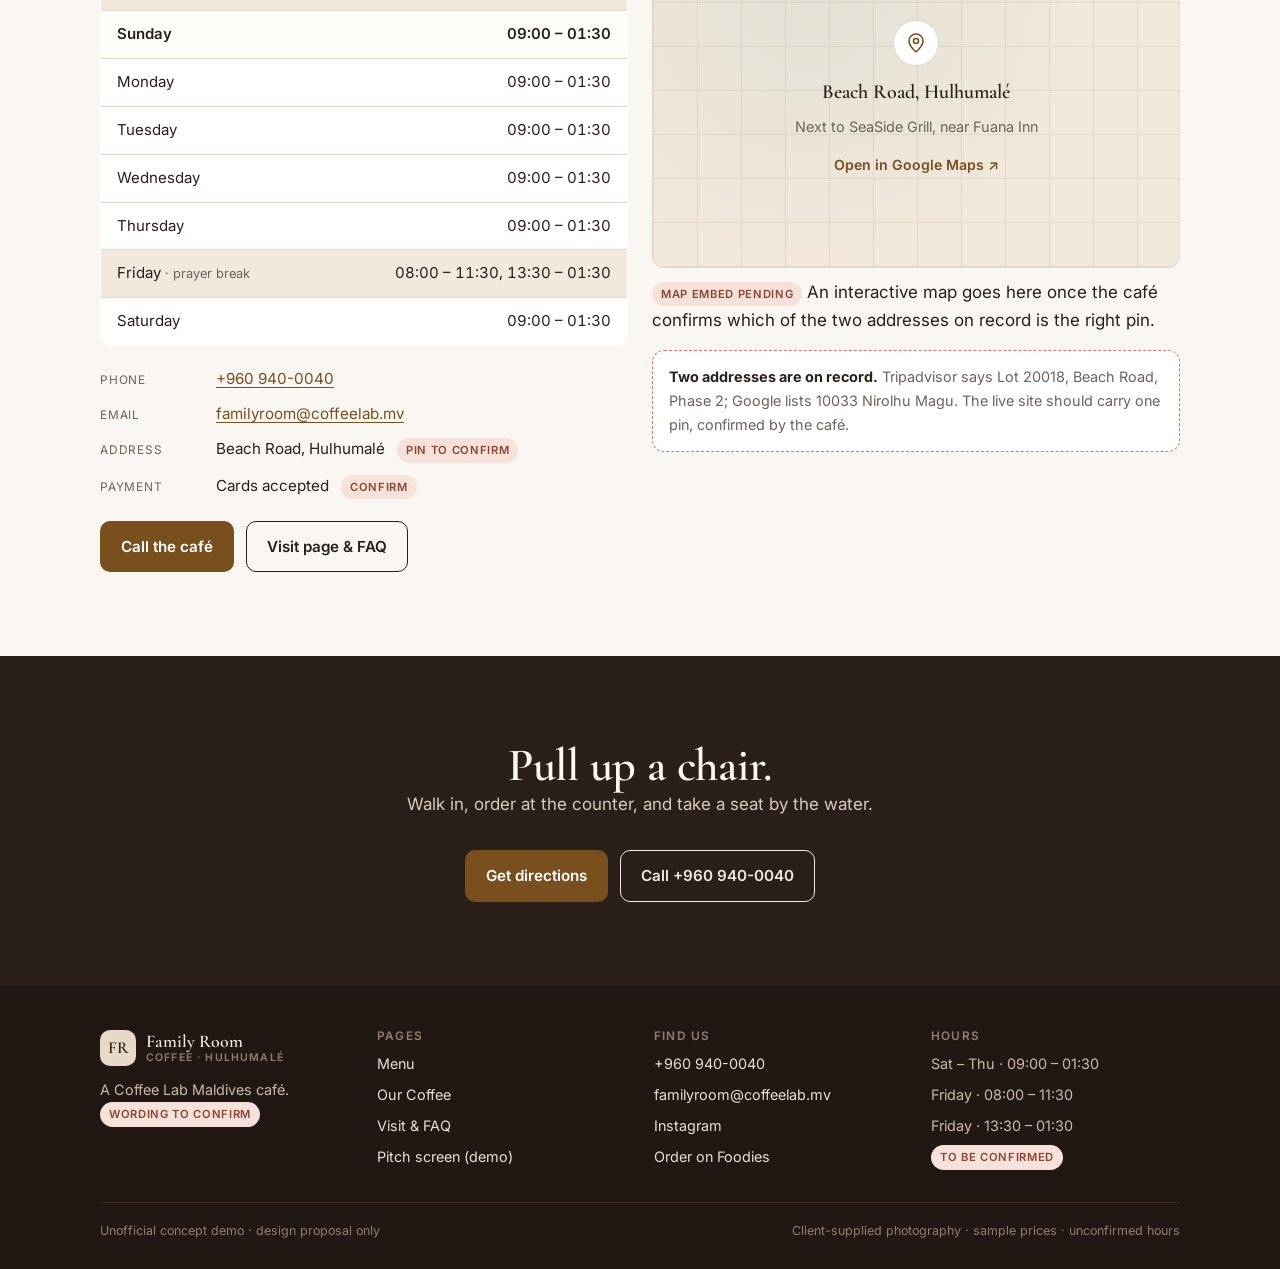
==== commit f15a448b: "Make the hero a paced journey, not a rotating showcase Rework the opening around interaction beats r" ====
--- a/index.html
+++ b/index.html
@@ -9,10 +9,10 @@
 <link rel="icon" href="assets/img/favicon.svg" type="image/svg+xml">
 <link rel="preconnect" href="https://fonts.googleapis.com">
 <link rel="preconnect" href="https://fonts.gstatic.com" crossorigin>
-<link rel="stylesheet" href="https://fonts.googleapis.com/css2?family=Fraunces:opsz,wght@9..144,500;9..144,600&family=Public+Sans:wght@400;500;600&display=swap">
+<link rel="stylesheet" href="https://fonts.googleapis.com/css2?family=Cormorant+Garamond:wght@400;500;600;700&family=Inter:wght@400;500;600&display=swap">
 <link rel="stylesheet" href="assets/css/site.css">
 </head>
-<body>
+<body class="has-hero">
 
 <div class="demo-bar">
   <b>Concept demo</b> · not affiliated with or endorsed by Family Room Coffee · sample prices · some photo rights unconfirmed
@@ -26,13 +26,12 @@
     </a>
     <button class="nav-toggle" type="button" aria-expanded="false" aria-controls="site-nav">Menu</button>
     <nav class="nav" id="site-nav" aria-label="Main">
-      <a href="index.html" aria-current="page">Home</a>
       <a href="menu.html">Menu</a>
       <a href="our-coffee.html">Our Coffee</a>
       <a href="visit.html">Visit</a>
-      <a class="btn btn-primary btn-sm" href="tel:+9609400040">Call</a>
+      <a class="btn btn-primary btn-sm" href="menu.html">View Menu</a>
     </nav>
-    <a class="btn btn-primary btn-sm" href="tel:+9609400040">Call +960 940-0040</a>
+    <a class="btn btn-primary btn-sm" href="menu.html">View Menu</a>
   </div>
 </header>
 
@@ -45,8 +44,12 @@
       <span class="orb-glow" aria-hidden="true"></span>
 
       <div class="orb-copy">
-        <p class="orb-brand">Family Room Coffee</p>
-        <h1>Specialty coffee, thoughtfully made.</h1>
+        <p class="orb-brand">Family Room Coffee · Hulhumalé</p>
+        <h1>Specialty coffee,<br><em>thoughtfully made.</em></h1>
+        <div class="orb-cta">
+          <a class="btn btn-primary" href="menu.html">View Menu</a>
+          <a class="btn btn-outline" href="visit.html">Find Us</a>
+        </div>
       </div>
 
       <div class="orb-scene" data-orb-scene aria-label="The drinks we pour">
@@ -56,14 +59,11 @@
       <div class="orb-readout">
         <p class="orb-name" data-orb-name aria-live="polite">Cappuccino</p>
         <p class="orb-desc" data-orb-desc>Rich espresso under a deep cap of velvety foam.</p>
-        <div class="orb-cta">
-          <a class="btn btn-primary" href="menu.html">View Menu</a>
-          <a class="btn btn-outline" href="visit.html">Find Us</a>
-        </div>
+        <div class="orb-rule" aria-hidden="true"></div>
         <ol class="orb-dots" aria-hidden="true">
           <li class="orb-dot is-on"></li><li class="orb-dot"></li><li class="orb-dot"></li><li class="orb-dot"></li><li class="orb-dot"></li>
         </ol>
-        <p class="orb-cue">Scroll to turn the orbit</p>
+        <p class="orb-cue">Scroll</p>
       </div>
 
       <span class="orb-vig" aria-hidden="true"></span>
@@ -71,7 +71,17 @@
   </div>
 </section>
 
-<!-- 2 · Today strip -->
+<!-- 2 · Bridge · the scene releases into the collection -->
+<section class="bridge">
+  <div class="bridge-in">
+    <p class="eyebrow">Our coffee</p>
+    <h2>The whole collection,<br><em>on one counter.</em></h2>
+    <p>Roasted by Coffee Lab Maldives and poured from nine in the morning until
+      half past one at night, a few steps from the water.</p>
+  </div>
+</section>
+
+<!-- 3 · Today strip -->
 <div class="today">
   <div class="wrap today-in">
     <span class="today-item">
@@ -84,14 +94,14 @@
   </div>
 </div>
 
-<!-- 3 · From the counter -->
+<!-- 4 · From the counter -->
 <section>
   <div class="wrap">
     <div class="section-head">
       <div>
         <p class="eyebrow">From the counter</p>
         <h2>What people order</h2>
-        <p class="lede">A sample of the range. The prices shown are illustrative — the café sets the real ones.</p>
+        <p class="lede">The prices shown are illustrative — the café sets the real ones.</p>
       </div>
       <a class="btn btn-ghost" href="menu.html">Full menu →</a>
     </div>
@@ -149,7 +159,7 @@
   </div>
 </section>
 
-<!-- 4 · Why people come back -->
+<!-- 5 · Why people come back -->
 <section class="band">
   <div class="wrap">
     <p class="eyebrow">Why people come back</p>
--- a/assets/css/site.css
+++ b/assets/css/site.css
@@ -4,8 +4,8 @@
 :root{
   color-scheme:light;
   --espresso:#2B1F1A;
-  --lagoon:#1C7C7A;
-  --lagoon-dark:#15625F;
+  --brass:#7A4F1E;
+  --brass-dark:#5E3C15;
   --crema:#E8D9C6;
   --crema-soft:#F2E8DC;
   --sand:#FAF7F2;
@@ -14,8 +14,8 @@
   --rule:#E3D8CA;
   --white:#FFFFFF;
 
-  --display:"Fraunces","Iowan Old Style","Palatino Linotype",Georgia,serif;
-  --body:"Public Sans","Helvetica Neue",Arial,system-ui,sans-serif;
+  --display:"Cormorant Garamond","Iowan Old Style","Palatino Linotype",Georgia,serif;
+  --body:"Inter","Helvetica Neue",Arial,system-ui,sans-serif;
 
   --wrap:1120px;
   --radius:12px;
@@ -38,21 +38,23 @@
 }
 
 img{max-width:100%;height:auto;display:block}
-a{color:var(--lagoon);text-underline-offset:3px}
-a:hover{color:var(--lagoon-dark)}
-:focus-visible{outline:3px solid var(--lagoon);outline-offset:3px;border-radius:4px}
+a{color:var(--brass);text-underline-offset:3px}
+a:hover{color:var(--brass-dark)}
+:focus-visible{outline:3px solid var(--brass);outline-offset:3px;border-radius:4px}
 
 h1,h2,h3,h4{
   font-family:var(--display);
   font-weight:600;
-  line-height:1.12;
-  letter-spacing:-.015em;
+  line-height:1.08;
+  letter-spacing:-.005em;
   text-wrap:balance;
   margin:0;
 }
-h1{font-size:clamp(2.2rem,6.2vw,4rem)}
-h2{font-size:clamp(1.7rem,4vw,2.5rem)}
-h3{font-size:1.2rem}
+/* Cormorant has a small x-height and a light stem, so the display scale runs
+   larger than a grotesque would at the same optical weight. */
+h1{font-size:clamp(2.6rem,7vw,4.6rem)}
+h2{font-size:clamp(2rem,4.6vw,2.9rem)}
+h3{font-size:1.35rem;font-weight:600}
 p{margin:0 0 1rem}
 .lede{font-size:clamp(1.05rem,2.2vw,1.25rem);color:var(--driftwood);max-width:60ch}
 
@@ -100,7 +102,7 @@
   padding:8px 12px;border-radius:8px;
 }
 .nav a:hover{background:var(--crema)}
-.nav a[aria-current="page"]{color:var(--lagoon);background:var(--crema-soft)}
+.nav a[aria-current="page"]{color:var(--brass);background:var(--crema-soft)}
 
 .btn{
   display:inline-flex;align-items:center;justify-content:center;gap:8px;
@@ -108,12 +110,12 @@
   padding:12px 20px;border-radius:10px;border:1.5px solid transparent;
   cursor:pointer;transition:background-color .18s ease,color .18s ease,border-color .18s ease;
 }
-.btn-primary{background:var(--lagoon);color:#fff}
-.btn-primary:hover{background:var(--lagoon-dark);color:#fff}
+.btn-primary{background:var(--brass);color:#fff}
+.btn-primary:hover{background:var(--brass-dark);color:#fff}
 .btn-outline{border-color:var(--espresso);color:var(--espresso);background:transparent}
 .btn-outline:hover{background:var(--espresso);color:var(--sand)}
 .btn-ghost{border-color:var(--rule);color:var(--espresso);background:var(--white)}
-.btn-ghost:hover{border-color:var(--lagoon);color:var(--lagoon)}
+.btn-ghost:hover{border-color:var(--brass);color:var(--brass)}
 .btn-sm{padding:9px 15px;font-size:.88rem}
 
 .nav-toggle{
@@ -176,7 +178,7 @@
 .card:hover figure img{transform:scale(1.04)}
 @media (prefers-reduced-motion:reduce){.card:hover figure img{transform:none}}
 .card-body{padding:16px 18px 18px;display:flex;flex-direction:column;gap:6px;flex:1}
-.card-body h3{font-size:1.08rem}
+.card-body h3{font-size:1.22rem;font-weight:600}
 .card-body p{margin:0;font-size:.92rem;color:var(--driftwood)}
 .price{
   margin-top:auto;padding-top:10px;font-weight:600;font-size:.95rem;
@@ -191,7 +193,7 @@
   display:grid;place-items:center;color:var(--espresso);flex:none;
 }
 .reason .ico svg{width:24px;height:24px}
-.reason h3{font-size:1.08rem}
+.reason h3{font-size:1.2rem}
 .reason p{margin:0;font-size:.93rem;color:var(--driftwood)}
 
 /* ---------- gallery ---------- */
@@ -211,7 +213,7 @@
   display:block;background:var(--white);border:1px solid var(--rule);border-radius:var(--radius);
   padding:18px 20px;text-decoration:none;color:var(--espresso);
 }
-.badge:hover{border-color:var(--lagoon)}
+.badge:hover{border-color:var(--brass)}
 .badge b{display:block;font-family:var(--display);font-size:1.7rem;font-weight:600;line-height:1.1}
 .badge span{display:block;font-size:.85rem;color:var(--driftwood);margin-top:4px}
 .quote{
@@ -262,16 +264,16 @@
     var(--crema-soft);
   color:var(--espresso);transition:border-color .18s ease;
 }
-.map-card:hover{border-color:var(--lagoon);color:var(--espresso)}
+.map-card:hover{border-color:var(--brass);color:var(--espresso)}
 .map-pin{
   width:46px;height:46px;border-radius:50%;background:var(--white);
-  border:1px solid var(--rule);display:grid;place-items:center;color:var(--lagoon);margin-bottom:4px;
+  border:1px solid var(--rule);display:grid;place-items:center;color:var(--brass);margin-bottom:4px;
 }
 .map-pin svg{width:24px;height:24px}
 .map-card b{font-family:var(--display);font-size:1.25rem;font-weight:600}
 .map-card > span:not(.map-pin):not(.map-go){font-size:.9rem;color:var(--driftwood)}
-.map-go{margin-top:8px;font-size:.88rem;font-weight:600;color:var(--lagoon)}
-.map-card:hover .map-go{color:var(--lagoon-dark)}
+.map-go{margin-top:8px;font-size:.88rem;font-weight:600;color:var(--brass)}
+.map-card:hover .map-go{color:var(--brass-dark)}
 
 .contact-list{list-style:none;margin:0;padding:0;display:grid;gap:10px}
 .contact-list li{display:flex;flex-wrap:wrap;gap:4px 12px;align-items:baseline;font-size:.95rem;overflow-wrap:anywhere}
@@ -290,7 +292,7 @@
   font-size:.88rem;font-weight:600;text-decoration:none;color:var(--espresso);
   padding:7px 14px;border:1.5px solid var(--rule);border-radius:999px;background:var(--white);
 }
-.menu-tabs a:hover,.menu-tabs a.active{border-color:var(--lagoon);color:var(--lagoon)}
+.menu-tabs a:hover,.menu-tabs a.active{border-color:var(--brass);color:var(--brass)}
 @media (max-width:860px){.menu-tabs{top:60px}}
 
 .menu-group{padding-block:clamp(32px,5vw,52px);scroll-margin-top:130px}
@@ -314,7 +316,7 @@
 .faq details{background:var(--white);border:1px solid var(--rule);border-radius:var(--radius);padding:14px 18px}
 .faq summary{font-weight:600;cursor:pointer;list-style:none;display:flex;justify-content:space-between;gap:12px}
 .faq summary::-webkit-details-marker{display:none}
-.faq summary::after{content:"+";color:var(--lagoon);font-weight:600}
+.faq summary::after{content:"+";color:var(--brass);font-weight:600}
 .faq details[open] summary::after{content:"–"}
 .faq p{margin:.7rem 0 0;font-size:.94rem;color:var(--driftwood)}
 
@@ -333,7 +335,7 @@
   font-family:var(--display);font-weight:600;font-size:.95rem;
   display:grid;place-items:center;color:var(--espresso);
 }
-.steps h3{font-size:1.05rem;margin-bottom:4px}
+.steps h3{font-size:1.18rem;margin-bottom:4px}
 .steps p{margin:0;font-size:.93rem;color:var(--driftwood)}
 
 /* ---------- final cta ---------- */
@@ -412,7 +414,7 @@
 }
 .origin img{width:100%;aspect-ratio:4/5;object-fit:cover;height:auto}
 .origin-body{padding:15px 17px 17px}
-.origin h3{font-size:1.05rem;margin:0}
+.origin h3{font-size:1.25rem;font-weight:600;margin:0}
 .origin .region{
   display:block;font-size:.72rem;letter-spacing:.07em;text-transform:uppercase;
   color:var(--terracotta);margin:.3rem 0 .5rem;
@@ -435,6 +437,14 @@
    full-bleed sticky stage and must not carry it, or the track starts below
    the fold and the stage overhangs. */
 .orb{--head:68px;--orb-steam:1;position:relative;padding:0;background:#120E0C;color:#F3E9DE}
+/* The scene's dark field is carried up behind the (transparent) header, so the
+   nav reads as floating inside the hero instead of sitting on a pale band.
+   hero.js writes --head from the measured header height, which makes the cap
+   meet the demo notice exactly. */
+.orb::before{
+  content:"";position:absolute;left:0;right:0;bottom:100%;
+  height:var(--head);background:#120E0C;pointer-events:none;
+}
 .orb-track{position:relative;height:420vh}
 .orb-stage{
   /* --orb-h is set by hero.js from the measured header + notice height; the
@@ -448,8 +458,8 @@
 .orb-glow{
   position:absolute;inset:0;z-index:0;pointer-events:none;
   background:
-    radial-gradient(46% 38% at 50% 52%,rgba(222,158,95,.22),transparent 70%),
-    radial-gradient(80% 60% at 84% 8%,rgba(28,124,122,.10),transparent 72%);
+    radial-gradient(44% 36% at 50% 52%,rgba(226,166,104,.24),transparent 70%),
+    radial-gradient(90% 64% at 82% 6%,rgba(122,79,30,.16),transparent 74%);
 }
 .orb-vig{
   position:absolute;inset:0;z-index:6;pointer-events:none;
@@ -457,15 +467,23 @@
 }
 
 /* brand block */
-.orb-copy{position:relative;z-index:5;text-align:center;max-width:44rem}
+.orb-copy{
+  position:relative;z-index:5;text-align:center;max-width:46rem;
+  /* Holds the stage alone through the opening beat, then yields. --orb-intro
+     and --orb-read are written by hero.js from the scroll position. */
+  opacity:calc(.34 + .66 * var(--orb-intro,1));
+  transform:translate3d(0,calc((1 - var(--orb-intro,1)) * -14px),0);
+}
 .orb-brand{
-  font-family:var(--mono,inherit);font-size:.72rem;font-weight:600;
-  letter-spacing:.24em;text-transform:uppercase;color:var(--terracotta);margin:0;
+  font-size:.68rem;font-weight:500;letter-spacing:.34em;text-transform:uppercase;
+  color:#C9A47C;margin:0;
 }
 .orb-copy h1{
-  font-size:clamp(1.55rem,3.2vw,2.7rem);color:#FFF9F1;margin:.5rem 0 0;
-  letter-spacing:-.015em;text-shadow:0 2px 26px rgba(8,6,5,.7);
-}
+  font-size:clamp(2rem,4.4vw,3.6rem);color:#FFF9F1;margin:.75rem 0 0;
+  font-weight:400;line-height:1.06;letter-spacing:-.004em;
+  text-shadow:0 2px 30px rgba(8,6,5,.75);
+}
+.orb-copy h1 em{font-style:italic;color:#E8CBA6}
 
 /* the orbit */
 .orb-scene{
@@ -486,8 +504,8 @@
 }
 /* the drink in the middle carries the light */
 .orb-node.is-featured img{
-  -webkit-mask-image:radial-gradient(circle closest-side,#000 76%,rgba(0,0,0,.55) 92%,transparent 100%);
-  mask-image:radial-gradient(circle closest-side,#000 76%,rgba(0,0,0,.55) 92%,transparent 100%);
+  -webkit-mask-image:radial-gradient(circle closest-side,#000 84%,rgba(0,0,0,.6) 94%,transparent 100%);
+  mask-image:radial-gradient(circle closest-side,#000 84%,rgba(0,0,0,.6) 94%,transparent 100%);
 }
 .orb-steam{
   position:absolute;left:50%;bottom:56%;width:38%;height:40%;
@@ -497,29 +515,48 @@
 }
 
 /* featured read-out */
-.orb-readout{position:relative;z-index:5;text-align:center;max-width:30rem}
+.orb-readout{
+  position:relative;z-index:5;text-align:center;max-width:32rem;
+  /* Fully legible from the first frame -- an opening beat is quiet, not
+     half-rendered -- and the whole block recedes together at the hand-off.
+     --orb-read only settles it upward as the orbit wakes, which reads as
+     anticipation without costing any contrast. */
+  opacity:var(--orb-out,1);
+  transform:translate3d(0,calc((1 - var(--orb-read,1)) * 14px),0);
+}
 .orb-name{
-  font-family:var(--display);font-size:clamp(1.3rem,2.6vw,1.9rem);font-weight:600;
-  color:#FFF9F1;margin:0;letter-spacing:-.01em;
-}
-.orb-desc{font-size:.95rem;color:#D8CABB;margin:.35rem 0 0;min-height:2.8em}
+  font-family:var(--display);font-size:clamp(1.55rem,3vw,2.3rem);font-weight:500;
+  color:#FFF9F1;margin:0;letter-spacing:.01em;
+}
+.orb-desc{
+  font-size:.95rem;color:#CDBCAA;margin:.45rem 0 0;min-height:2.8em;
+  letter-spacing:.005em;
+}
+/* a hairline that grows with the scroll, in place of a progress bar */
+.orb-rule{
+  width:min(30rem,74vw);height:1px;margin:1.35rem auto 0;
+  background:linear-gradient(90deg,transparent,rgba(233,203,166,.5),transparent);
+  transform:scaleX(calc(.25 + .75 * var(--orb-p,0)));
+  transform-origin:center;
+}
 @keyframes orbIn{from{opacity:0;transform:translateY(7px)}to{opacity:1;transform:none}}
 .orb-name.is-in{animation:orbIn .5s cubic-bezier(.2,.8,.2,1) both}
 .orb-desc.is-in{animation:orbIn .5s cubic-bezier(.2,.8,.2,1) .06s both}
-.orb-cta{display:flex;flex-wrap:wrap;gap:12px;justify-content:center;margin-top:.9rem}
+.orb-cta{display:flex;flex-wrap:wrap;gap:12px;justify-content:center;margin-top:1.4rem}
 .orb .btn-outline{border-color:#F3E9DE;color:#F3E9DE}
 .orb .btn-outline:hover{background:#F3E9DE;color:var(--espresso)}
 .orb-dots{
-  list-style:none;display:flex;gap:7px;justify-content:center;
-  margin:1rem 0 0;padding:0;
+  list-style:none;display:flex;gap:10px;justify-content:center;align-items:center;
+  margin:1.15rem 0 0;padding:0;
 }
 .orb-dot{
-  width:6px;height:6px;border-radius:50%;background:rgba(243,233,222,.26);
-  transition:background-color .45s ease,transform .45s ease;
-}
-.orb-dot.is-on{background:var(--terracotta);transform:scale(1.5)}
+  width:22px;height:1px;background:rgba(243,233,222,.2);
+  transition:background-color .6s ease,transform .6s ease;
+}
+.orb-dot.is-on{background:#E8CBA6;transform:scaleY(2)}
 .orb-cue{
-  margin:.75rem 0 0;font-size:.68rem;letter-spacing:.14em;text-transform:uppercase;color:#8B7C6E;
+  margin:.9rem 0 0;font-size:.62rem;letter-spacing:.24em;text-transform:uppercase;
+  color:#8B7C6E;opacity:var(--orb-intro,1);
 }
 
 /* ---------- one column ---------- */
@@ -549,8 +586,11 @@
     position:static;height:auto !important;padding-block:clamp(36px,6vw,72px);
   }
   .orb-scene{
-    height:auto;display:flex;flex-wrap:wrap;gap:18px;
-    align-items:center;justify-content:center;max-width:760px;
+    /* !important because the height-aware trims further down the sheet pin a
+       fixed scene height for the orbit; here the line-up sets its own, or the
+       wrapped row lands on top of the read-out. */
+    height:auto !important;display:flex;flex-wrap:wrap;gap:18px;
+    align-items:center;justify-content:center;max-width:920px;
   }
   .orb-node{
     position:static;left:auto;top:auto;translate:none;transform:none !important;
@@ -558,8 +598,107 @@
     width:clamp(84px,17vw,132px);height:clamp(84px,17vw,132px);
   }
   .orb-node.is-featured{width:clamp(150px,30vw,230px);height:clamp(150px,30vw,230px);order:-1}
+  /* the scroll-linked custom properties are meaningless without scroll */
+  .orb-readout{opacity:1 !important;transform:none !important}
+  .orb-rule{transform:none !important}
+  .orb-copy{opacity:1 !important;transform:none !important}
   .orb-steam{display:none}
   .orb-dots{display:none}
   .orb-desc{min-height:0}
   .orb-name.is-in,.orb-desc.is-in{animation:none}
 }
+
+/* =========================================================================
+   Navigation — minimal over the hero, solid once the page moves
+   ========================================================================= */
+body.has-hero .site-head{
+  background:transparent;border-bottom-color:transparent;backdrop-filter:none;
+  transition:background-color .5s ease,border-color .5s ease,backdrop-filter .5s ease;
+}
+body.has-hero .site-head .brand,
+body.has-hero .site-head .nav > a{color:#F1E6D9}
+body.has-hero .site-head .brand .sub{color:#A8937E}
+body.has-hero .site-head .brand .mark{background:rgba(241,230,217,.12);color:#F1E6D9}
+body.has-hero .site-head .nav > a:hover{background:rgba(241,230,217,.1)}
+body.has-hero .site-head .nav > a[aria-current="page"]{background:rgba(241,230,217,.14);color:#FFF6E9}
+body.has-hero .site-head .nav-toggle{
+  background:rgba(241,230,217,.08);border-color:rgba(241,230,217,.3);color:#F1E6D9;
+}
+/* the header's own CTA is a quiet outline while it floats over the scene */
+body.has-hero .site-head .head-in > .btn-primary{
+  background:transparent;border-color:rgba(241,230,217,.42);color:#F1E6D9;
+}
+body.has-hero .site-head .head-in > .btn-primary:hover{background:rgba(241,230,217,.14)}
+
+body.has-hero.is-scrolled .site-head{
+  background:rgba(250,247,242,.94);border-bottom-color:var(--rule);backdrop-filter:blur(8px);
+}
+body.has-hero.is-scrolled .site-head .brand,
+body.has-hero.is-scrolled .site-head .nav > a{color:var(--espresso)}
+body.has-hero.is-scrolled .site-head .brand .sub{color:var(--driftwood)}
+body.has-hero.is-scrolled .site-head .brand .mark{background:var(--espresso);color:var(--crema)}
+body.has-hero.is-scrolled .site-head .nav > a:hover{background:var(--crema)}
+body.has-hero.is-scrolled .site-head .nav > a[aria-current="page"]{background:var(--crema-soft);color:var(--brass)}
+body.has-hero.is-scrolled .site-head .nav-toggle{
+  background:var(--white);border-color:var(--rule);color:var(--espresso);
+}
+body.has-hero.is-scrolled .site-head .head-in > .btn-primary{
+  background:var(--brass);border-color:transparent;color:#fff;
+}
+body.has-hero.is-scrolled .site-head .head-in > .btn-primary:hover{background:var(--brass-dark)}
+@media (max-width:860px){
+  body.has-hero .nav{background:#17110D}
+  body.has-hero.is-scrolled .nav{background:var(--sand)}
+  body.has-hero .nav > a{border-bottom-color:rgba(241,230,217,.14)}
+  body.has-hero.is-scrolled .nav > a{border-bottom-color:var(--rule)}
+}
+
+/* =========================================================================
+   Bridge — the hero releases into the collection without a seam
+   ========================================================================= */
+.bridge{
+  padding:0;
+  /* The dissolve is held back until the copy has finished: an earlier version
+     reached sand under the paragraph and left warm grey text on a warm grey
+     background. The pale end now falls entirely in the bottom padding. */
+  background:linear-gradient(180deg,
+    #120E0C 0%,#17110E 30%,#3A2A20 62%,#7A6150 84%,var(--crema) 100%);
+}
+.bridge-in{
+  max-width:var(--wrap);margin:0 auto;
+  padding:clamp(56px,9vw,120px) 20px clamp(96px,13vw,180px);
+  text-align:center;
+}
+.bridge .eyebrow{color:#C9A47C}
+.bridge h2{color:#FFF9F1;font-weight:400;margin-top:.6rem}
+.bridge h2 em{font-style:italic;color:#E8CBA6}
+.bridge p{
+  color:#D9C9B6;max-width:46ch;margin:1rem auto 0;font-size:1.02rem;
+}
+
+/* The editorial display face is larger than the grotesque it replaced, so the
+   hero's three blocks need height-aware trimming to stay inside one stage. */
+@media (min-width:921px) and (max-height:1000px){
+  .orb-copy h1{font-size:clamp(1.9rem,3.4vw,2.7rem)}
+  .orb-scene{height:clamp(210px,34vh,340px)}
+  .orb-name{font-size:clamp(1.4rem,2.4vw,1.85rem)}
+  .orb-desc{min-height:2.6em}
+  .orb-cue{display:none}
+}
+@media (min-width:921px) and (max-height:800px){
+  .orb-copy h1{font-size:clamp(1.7rem,2.9vw,2.2rem)}
+  .orb-scene{height:clamp(190px,28vh,270px)}
+  .orb-rule{margin-top:1rem}
+  .orb-dots{margin-top:.8rem}
+  .orb-desc{min-height:0}
+}
+@media (max-width:920px){
+  .orb-copy h1{font-size:clamp(1.5rem,6.4vw,2.1rem)}
+  .orb-cta{margin-top:1rem}
+  .orb-rule{width:min(20rem,64vw);margin-top:1rem}
+  .orb-dots{margin-top:.85rem}
+}
+@media (max-width:920px) and (max-height:820px){
+  .orb-scene{height:clamp(160px,24svh,220px)}
+  .orb-desc{min-height:2.6em;font-size:.85rem}
+}
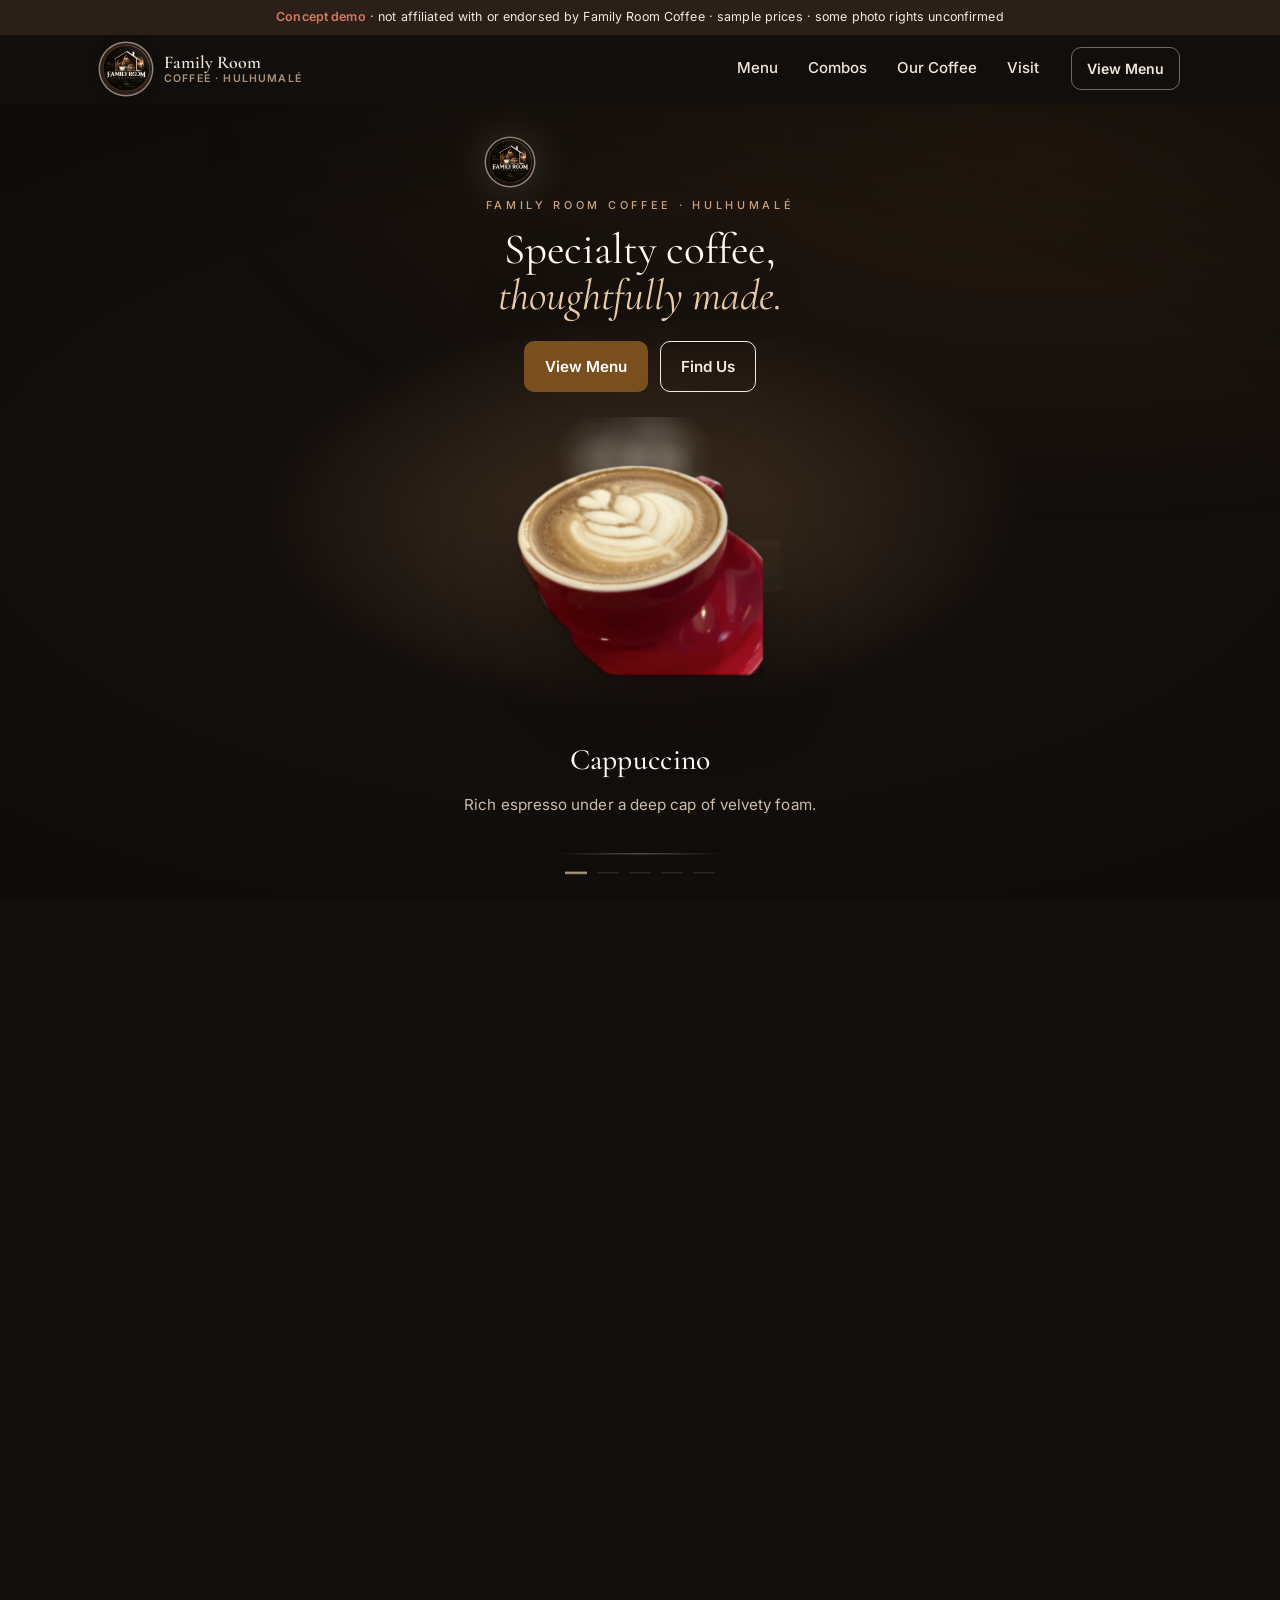
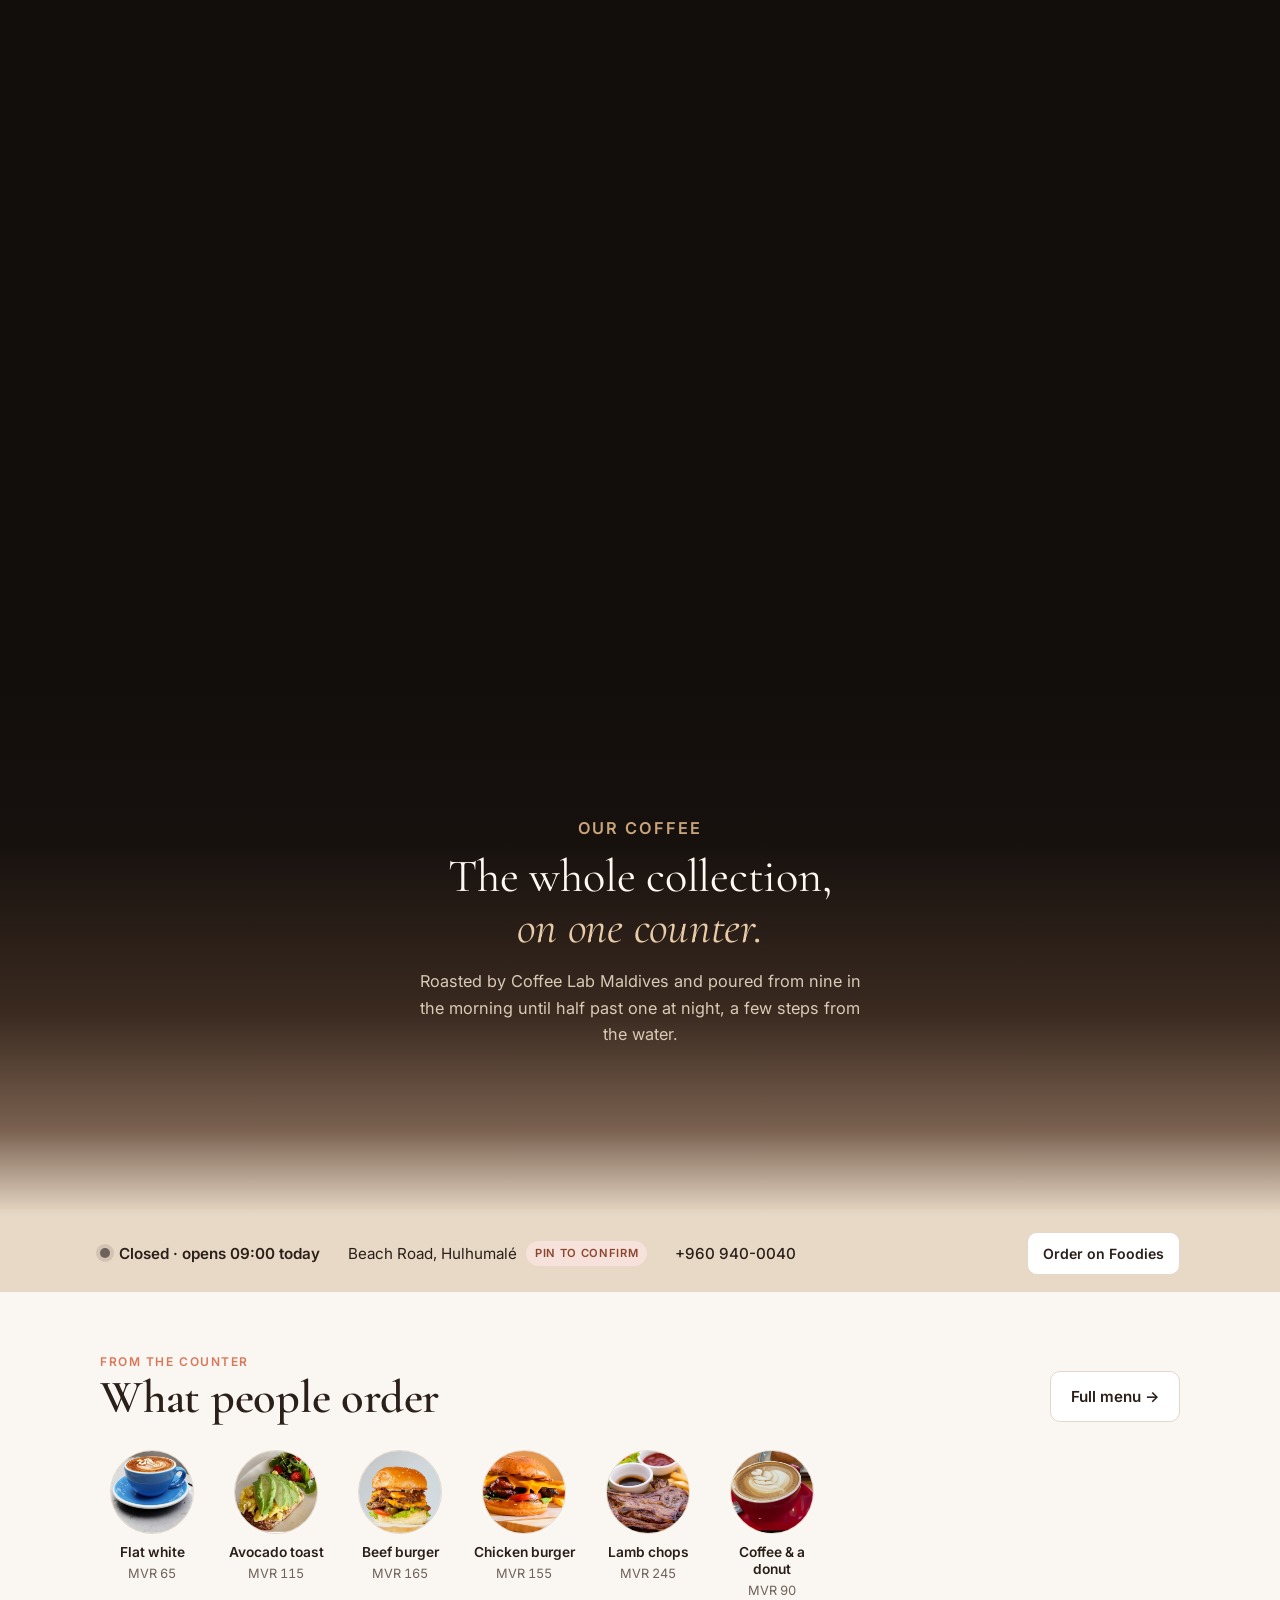
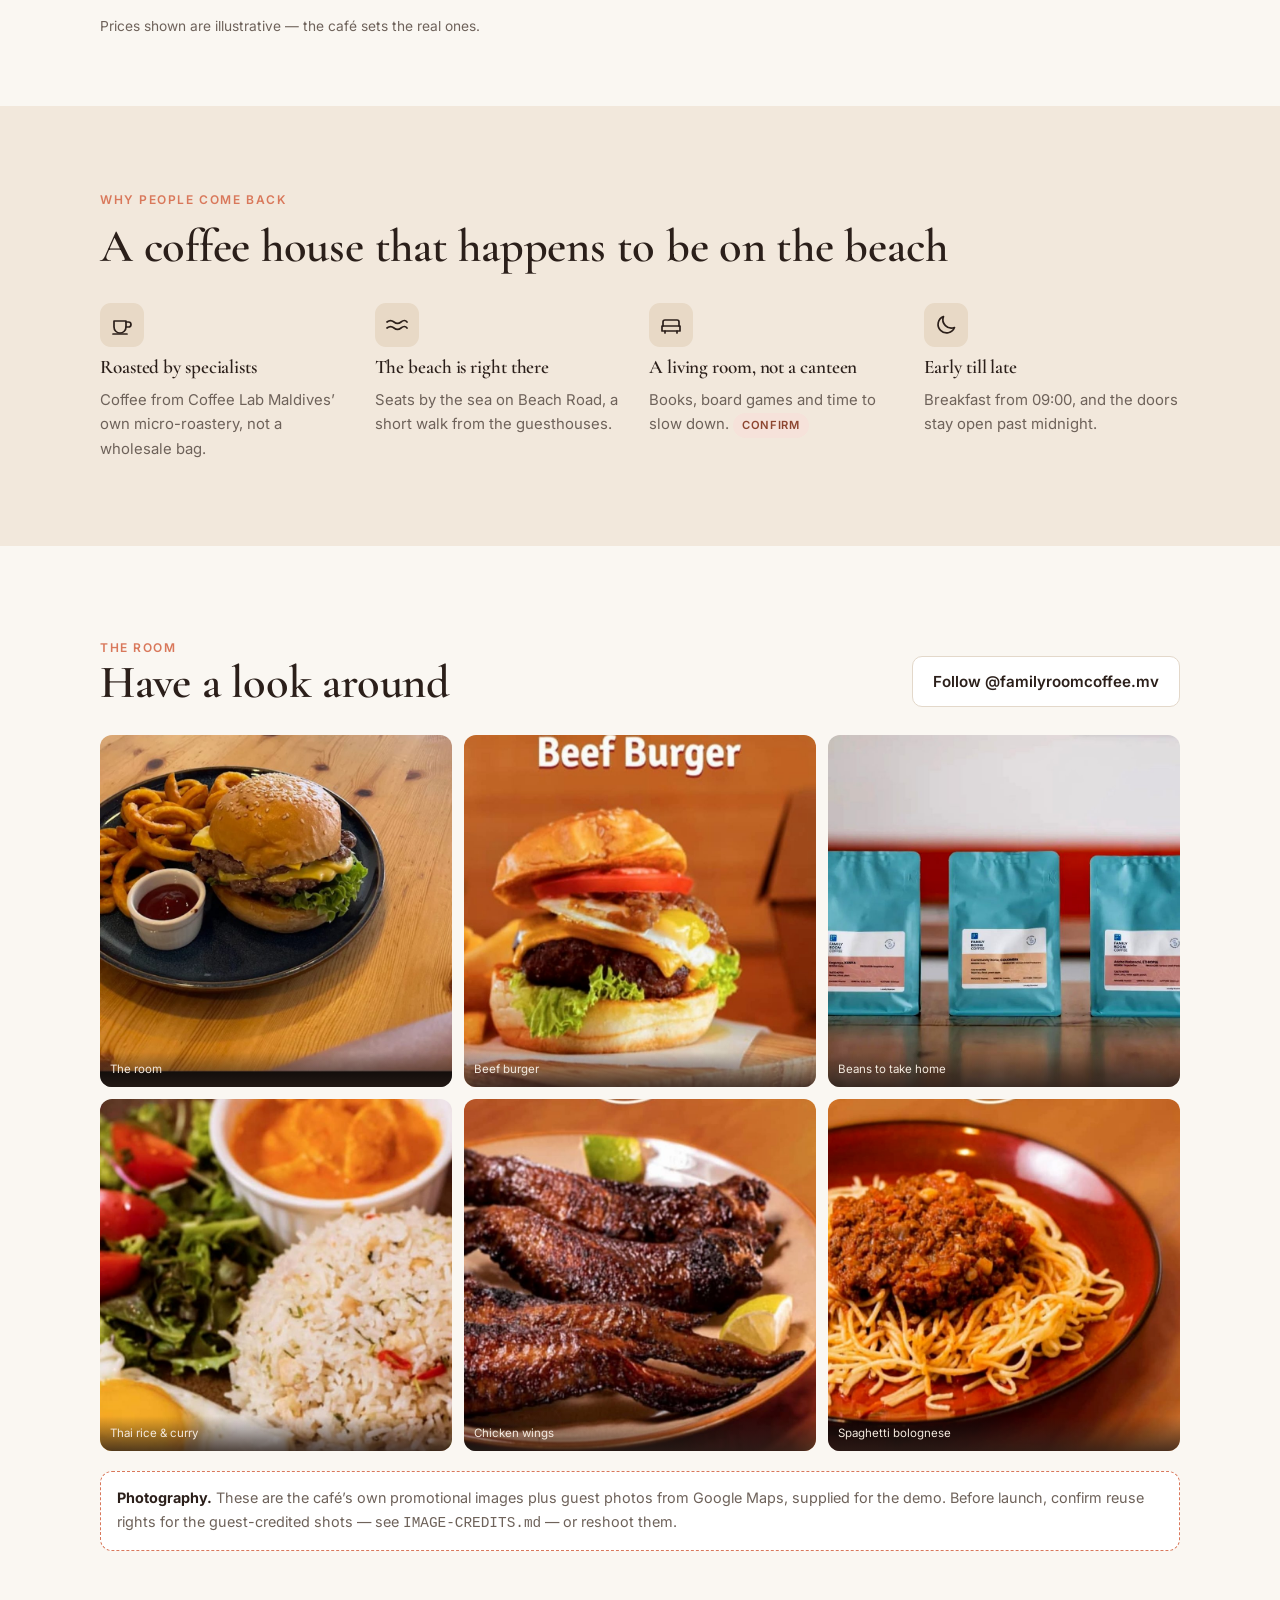
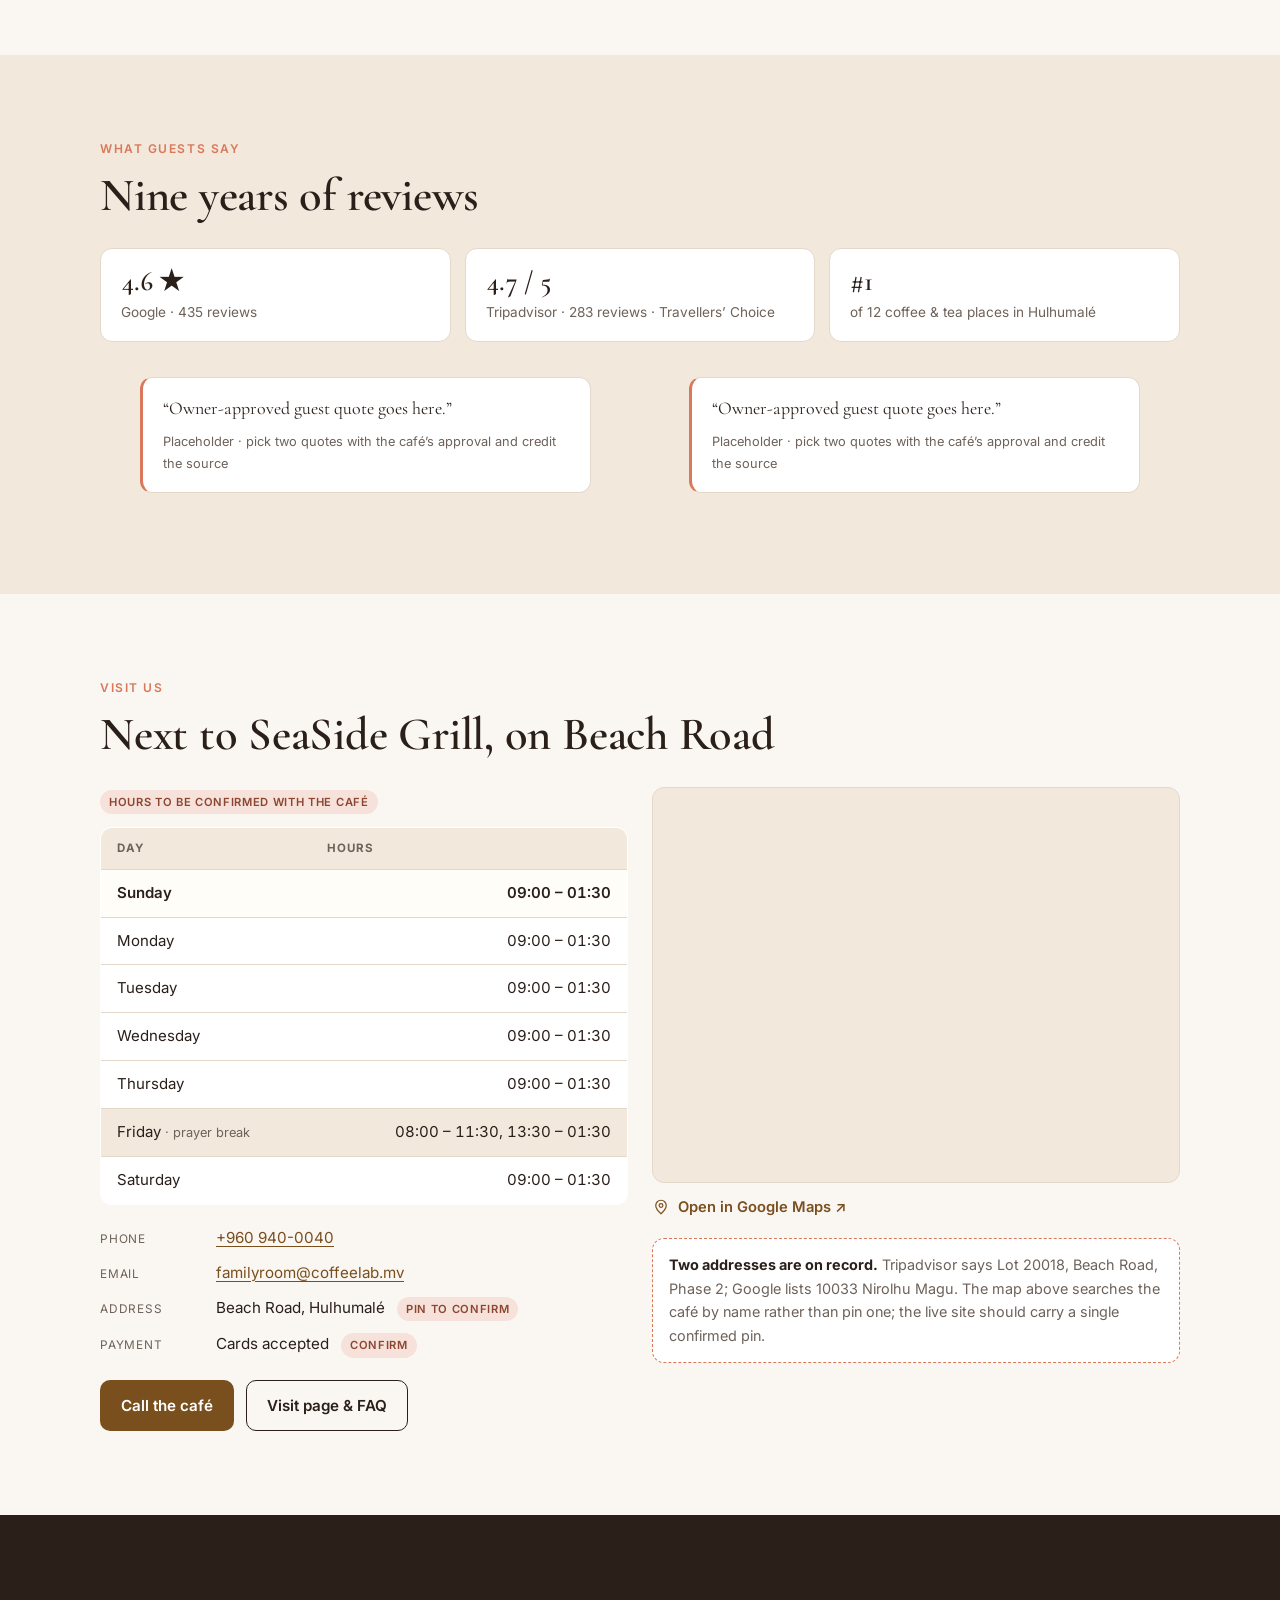
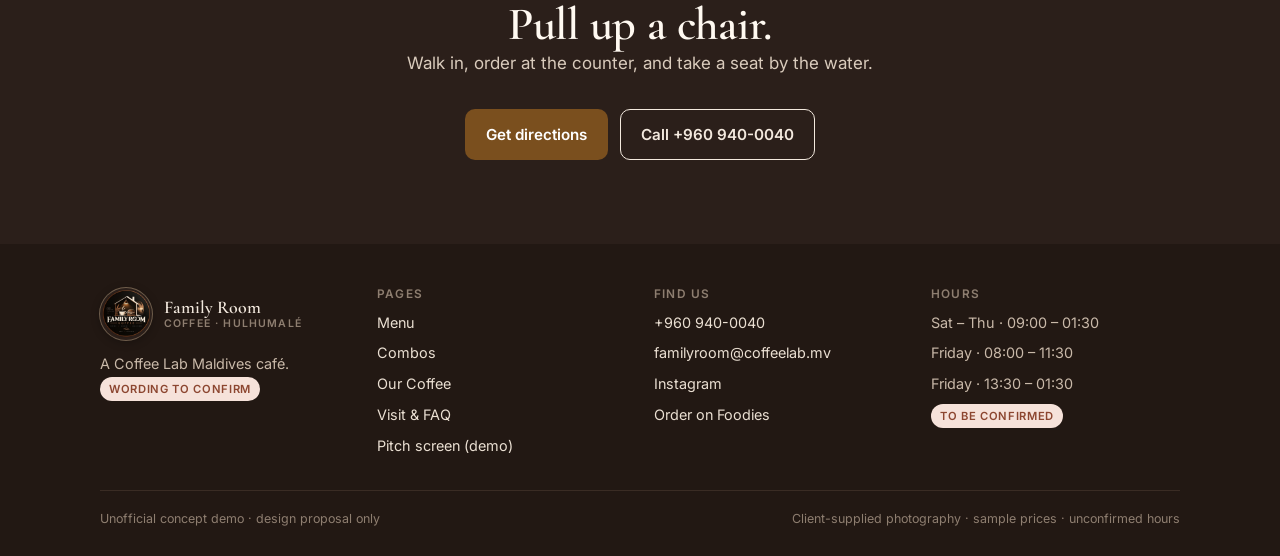
==== commit ee6c5111: "Real logo, cut-out hero drinks, live map, a combos page The client sent their actual sign artwork th" ====
--- a/index.html
+++ b/index.html
@@ -6,7 +6,10 @@
 <title>Family Room Coffee | Beachfront Specialty Café, Hulhumalé</title>
 <meta name="description" content="Specialty coffee, all-day breakfast, burgers and cakes on Hulhumalé's beach road. See the menu, opening hours and directions.">
 <meta name="robots" content="noindex,nofollow">
-<link rel="icon" href="assets/img/favicon.svg" type="image/svg+xml">
+<link rel="icon" href="assets/img/favicon-32.png" sizes="32x32" type="image/png">
+<link rel="icon" href="assets/img/favicon-16.png" sizes="16x16" type="image/png">
+<link rel="icon" href="assets/img/favicon.ico" sizes="any">
+<link rel="apple-touch-icon" href="assets/img/apple-touch-icon.png">
 <link rel="preconnect" href="https://fonts.googleapis.com">
 <link rel="preconnect" href="https://fonts.gstatic.com" crossorigin>
 <link rel="stylesheet" href="https://fonts.googleapis.com/css2?family=Cormorant+Garamond:wght@400;500;600;700&family=Inter:wght@400;500;600&display=swap">
@@ -21,12 +24,13 @@
 <header class="site-head">
   <div class="wrap head-in">
     <a class="brand" href="index.html">
-      <span class="mark" aria-hidden="true">FR</span>
+      <img class="mark" src="assets/img/logo.webp" width="256" height="256" alt="Family Room Coffee">
       <span class="name">Family Room<span class="sub">Coffee · Hulhumalé</span></span>
     </a>
     <button class="nav-toggle" type="button" aria-expanded="false" aria-controls="site-nav">Menu</button>
     <nav class="nav" id="site-nav" aria-label="Main">
       <a href="menu.html">Menu</a>
+      <a href="combos.html">Combos</a>
       <a href="our-coffee.html">Our Coffee</a>
       <a href="visit.html">Visit</a>
       <a class="btn btn-primary btn-sm" href="menu.html">View Menu</a>
@@ -44,6 +48,7 @@
       <span class="orb-glow" aria-hidden="true"></span>
 
       <div class="orb-copy">
+        <img class="orb-logo" src="assets/img/logo.webp" width="256" height="256" alt="Family Room Coffee">
         <p class="orb-brand">Family Room Coffee · Hulhumalé</p>
         <h1>Specialty coffee,<br><em>thoughtfully made.</em></h1>
         <div class="orb-cta">
@@ -94,68 +99,28 @@
   </div>
 </div>
 
-<!-- 4 · From the counter -->
-<section>
+<!-- 4 · From the counter -- a one-row taste of the menu, not the whole menu
+     again: the full detail (description, every dish) lives on menu.html, one
+     click away, so this stays a teaser rather than a second copy of it. -->
+<section class="taster">
   <div class="wrap">
     <div class="section-head">
       <div>
         <p class="eyebrow">From the counter</p>
         <h2>What people order</h2>
-        <p class="lede">The prices shown are illustrative — the café sets the real ones.</p>
       </div>
       <a class="btn btn-ghost" href="menu.html">Full menu →</a>
     </div>
 
-    <div class="grid grid-3">
-      <article class="card">
-        <figure><img src="assets/photos/latte-blue-card.jpg" alt="Flat white at Family Room Coffee" width="1000" height="750" loading="lazy"></figure>
-        <div class="card-body">
-          <h3>Flat white</h3>
-          <p>Coffee Lab’s house roast under a thin, glossy layer of steamed milk.</p>
-          <p class="price">MVR 65 <span class="tbc">sample price</span></p>
-        </div>
-      </article>
-      <article class="card">
-        <figure><img src="assets/photos/avocado-toast-card.jpg" alt="Avocado toast and eggs at Family Room Coffee" width="1000" height="750" loading="lazy"></figure>
-        <div class="card-body">
-          <h3>Avocado toast &amp; eggs</h3>
-          <p>Sliced avocado over scrambled eggs on seeded toast, with a side salad.</p>
-          <p class="price">MVR 115 <span class="tbc">sample price</span></p>
-        </div>
-      </article>
-      <article class="card">
-        <figure><img src="assets/photos/beef-burger-card.jpg" alt="Beef burger at Family Room Coffee" width="1000" height="750" loading="lazy"></figure>
-        <div class="card-body">
-          <h3>Beef burger</h3>
-          <p>The most-mentioned plate on the menu, nine years running.</p>
-          <p class="price">MVR 165 <span class="tbc">sample price</span></p>
-        </div>
-      </article>
-      <article class="card">
-        <figure><img src="assets/photos/chicken-burger-card.jpg" alt="Grilled chicken burger at Family Room Coffee" width="1000" height="750" loading="lazy"></figure>
-        <div class="card-body">
-          <h3>Grilled chicken burger</h3>
-          <p>Grilled chicken, melted cheddar and fries, from the Seaside Grill kitchen.</p>
-          <p class="price">MVR 155 <span class="tbc">sample price</span></p>
-        </div>
-      </article>
-      <article class="card">
-        <figure><img src="assets/photos/lamb-chops-card.jpg" alt="Australian lamb chops at Family Room Coffee" width="1000" height="750" loading="lazy"></figure>
-        <div class="card-body">
-          <h3>Australian lamb chops</h3>
-          <p>Chargrilled, with fries, salad and two dipping sauces.</p>
-          <p class="price">MVR 245 <span class="tbc">sample price</span></p>
-        </div>
-      </article>
-      <article class="card">
-        <figure><img src="assets/photos/latte-donut-card.jpg" alt="Coffee and a donut at Family Room Coffee" width="1000" height="750" loading="lazy"></figure>
-        <div class="card-body">
-          <h3>Coffee &amp; a donut</h3>
-          <p>The afternoon order: a cappuccino and a cinnamon-sugar donut.</p>
-          <p class="price">MVR 90 <span class="tbc">sample price</span></p>
-        </div>
-      </article>
-    </div>
+    <ul class="taster-row">
+      <li><img src="assets/photos/latte-blue-thumb.jpg" alt="Flat white at Family Room Coffee" width="320" height="320" loading="lazy"><b>Flat white</b><span>MVR 65</span></li>
+      <li><img src="assets/photos/avocado-toast-thumb.jpg" alt="Avocado toast and eggs at Family Room Coffee" width="320" height="320" loading="lazy"><b>Avocado toast</b><span>MVR 115</span></li>
+      <li><img src="assets/photos/beef-burger-thumb.jpg" alt="Beef burger at Family Room Coffee" width="320" height="320" loading="lazy"><b>Beef burger</b><span>MVR 165</span></li>
+      <li><img src="assets/photos/chicken-burger-thumb.jpg" alt="Grilled chicken burger at Family Room Coffee" width="320" height="320" loading="lazy"><b>Chicken burger</b><span>MVR 155</span></li>
+      <li><img src="assets/photos/lamb-chops-thumb.jpg" alt="Australian lamb chops at Family Room Coffee" width="320" height="320" loading="lazy"><b>Lamb chops</b><span>MVR 245</span></li>
+      <li><img src="assets/photos/latte-donut-thumb.jpg" alt="Coffee and a donut at Family Room Coffee" width="320" height="320" loading="lazy"><b>Coffee &amp; a donut</b><span>MVR 90</span></li>
+    </ul>
+    <p class="lede" style="margin-top:14px;font-size:.86rem">Prices shown are illustrative — the café sets the real ones.</p>
   </div>
 </section>
 
@@ -272,16 +237,16 @@
         </div>
       </div>
       <div>
-        <a class="map-card" href="https://www.google.com/maps/search/?api=1&amp;query=Family+Room+Coffee+Hulhumale" target="_blank" rel="noopener">
-          <span class="map-pin" aria-hidden="true">
-            <svg viewBox="0 0 24 24" fill="none" stroke="currentColor" stroke-width="1.6" stroke-linecap="round" stroke-linejoin="round"><path d="M12 21s7-6.2 7-11a7 7 0 1 0-14 0c0 4.8 7 11 7 11Z"/><circle cx="12" cy="10" r="2.5"/></svg>
-          </span>
-          <b>Beach Road, Hulhumalé</b>
-          <span>Next to SeaSide Grill, near Fuana Inn</span>
-          <span class="map-go">Open in Google Maps ↗</span>
+        <div class="map-embed">
+          <iframe src="https://www.google.com/maps?q=Family+Room+Coffee,+Hulhumale,+Maldives&amp;output=embed"
+            title="Map showing Family Room Coffee, Hulhumalé" loading="lazy"
+            referrerpolicy="no-referrer-when-downgrade"></iframe>
+        </div>
+        <a class="map-open" href="https://www.google.com/maps/search/?api=1&amp;query=Family+Room+Coffee+Hulhumale" target="_blank" rel="noopener">
+          <svg viewBox="0 0 24 24" fill="none" stroke="currentColor" stroke-width="1.6" stroke-linecap="round" stroke-linejoin="round"><path d="M12 21s7-6.2 7-11a7 7 0 1 0-14 0c0 4.8 7 11 7 11Z"/><circle cx="12" cy="10" r="2.5"/></svg>
+          Open in Google Maps ↗
         </a>
-        <p class="small" style="margin-top:10px"><span class="tag tag-tbc">Map embed pending</span> An interactive map goes here once the café confirms which of the two addresses on record is the right pin.</p>
-        <p class="note" style="margin-top:14px"><b>Two addresses are on record.</b> Tripadvisor says Lot 20018, Beach Road, Phase 2; Google lists 10033 Nirolhu Magu. The live site should carry one pin, confirmed by the café.</p>
+        <p class="note" style="margin-top:14px"><b>Two addresses are on record.</b> Tripadvisor says Lot 20018, Beach Road, Phase 2; Google lists 10033 Nirolhu Magu. The map above searches the café by name rather than pin one; the live site should carry a single confirmed pin.</p>
       </div>
     </div>
   </div>
@@ -305,13 +270,14 @@
   <div class="wrap">
     <div class="foot-grid">
       <div>
-        <span class="brand"><span class="mark" aria-hidden="true">FR</span><span class="name">Family Room<span class="sub">Coffee · Hulhumalé</span></span></span>
+        <span class="brand"><img class="mark" src="assets/img/logo.webp" width="256" height="256" alt="Family Room Coffee"><span class="name">Family Room<span class="sub">Coffee · Hulhumalé</span></span></span>
         <p style="margin:0">A Coffee Lab Maldives café. <span class="tag tag-tbc">wording to confirm</span></p>
       </div>
       <div>
         <h4>Pages</h4>
         <ul>
           <li><a href="menu.html">Menu</a></li>
+          <li><a href="combos.html">Combos</a></li>
           <li><a href="our-coffee.html">Our Coffee</a></li>
           <li><a href="visit.html">Visit &amp; FAQ</a></li>
           <li><a href="pitch.html">Pitch screen (demo)</a></li>
--- a/assets/css/site.css
+++ b/assets/css/site.css
@@ -86,13 +86,19 @@
   border-bottom:1px solid var(--rule);
 }
 .head-in{display:flex;align-items:center;gap:20px;min-height:68px}
-.brand{display:flex;align-items:center;gap:10px;text-decoration:none;color:var(--espresso);margin-right:auto}
+.brand{display:flex;align-items:center;gap:12px;text-decoration:none;color:var(--espresso);margin-right:auto}
+/* The client's own sign, not a text initial -- sized up from the 36px badge
+   it replaces so it actually reads as the café's mark, with a soft warm ring
+   behind it so it holds its own against both the pale header and the hero's
+   dark field. */
 .brand .mark{
-  width:36px;height:36px;border-radius:10px;flex:none;
-  background:var(--espresso);color:var(--crema);
-  font-family:var(--display);font-size:1.05rem;font-weight:600;
-  display:grid;place-items:center;
-}
+  width:52px;height:52px;border-radius:50%;flex:none;
+  object-fit:cover;background:var(--espresso);
+  box-shadow:0 0 0 1px rgba(122,79,30,.35),0 2px 10px rgba(43,31,26,.28);
+  transition:box-shadow .3s ease,transform .3s ease;
+}
+.brand:hover .mark{box-shadow:0 0 0 1px rgba(122,79,30,.55),0 3px 16px rgba(122,79,30,.4);transform:scale(1.04)}
+@media (prefers-reduced-motion:reduce){.brand:hover .mark{transform:none}}
 .brand .name{font-family:var(--display);font-size:1.12rem;font-weight:600;line-height:1.1}
 .brand .sub{display:block;font-family:var(--body);font-size:.66rem;letter-spacing:.11em;text-transform:uppercase;color:var(--driftwood)}
 
@@ -186,6 +192,58 @@
 }
 .price .tbc{font-weight:400;font-size:.78rem;color:var(--driftwood)}
 
+/* ---------- taster row: a one-line taste of the menu on the homepage,
+   roughly a quarter the height of the six-card grid it replaced -- the
+   detail (description, every dish) stays on menu.html, one click away. ---------- */
+.taster{padding-block:clamp(32px,5vw,52px)}
+.taster-row{
+  list-style:none;margin:0;padding:0;display:flex;flex-wrap:wrap;
+  gap:22px 20px;
+}
+.taster-row li{
+  display:flex;flex-direction:column;align-items:center;text-align:center;
+  width:104px;gap:2px;
+}
+.taster-row img{
+  width:84px;height:84px;border-radius:50%;object-fit:cover;
+  border:1px solid var(--rule);margin-bottom:8px;
+}
+.taster-row b{font-size:.86rem;font-weight:600;line-height:1.25}
+.taster-row span{font-size:.8rem;color:var(--driftwood);font-variant-numeric:tabular-nums}
+@media (max-width:480px){
+  .taster-row{gap:18px 14px}
+  .taster-row li{width:78px}
+  .taster-row img{width:66px;height:66px;margin-bottom:6px}
+  .taster-row b{font-size:.78rem}
+  .taster-row span{font-size:.74rem}
+}
+
+/* ---------- combos ---------- */
+.combo-card{
+  background:var(--white);border:1px solid var(--rule);border-radius:var(--radius);
+  overflow:hidden;display:flex;flex-direction:column;
+}
+.combo-figs{
+  display:grid;grid-template-columns:1fr auto 1fr;align-items:center;
+  gap:0;background:var(--crema-soft);padding:18px;
+}
+.combo-figs img{
+  width:100%;aspect-ratio:1/1;object-fit:cover;border-radius:50%;
+  border:3px solid var(--white);box-shadow:var(--shadow);
+}
+.combo-figs img:first-child{justify-self:end;margin-right:-14px}
+.combo-figs img:last-child{justify-self:start;margin-left:-14px}
+.combo-plus{
+  position:relative;z-index:2;width:30px;height:30px;border-radius:50%;
+  background:var(--brass);color:#fff;display:grid;place-items:center;
+  font-size:1.1rem;font-weight:600;box-shadow:0 0 0 3px var(--white);
+}
+.combo-card .card-body h3{font-size:1.15rem}
+.combo-was{font-weight:400;font-size:.8rem;color:var(--driftwood);text-decoration:line-through;text-decoration-color:var(--rule)}
+@media (max-width:600px){
+  .combo-grid{grid-template-columns:1fr}
+}
+
 /* ---------- reasons ---------- */
 .reason{display:flex;flex-direction:column;gap:10px}
 .reason .ico{
@@ -251,29 +309,21 @@
 .hours tr.friday td{background:var(--crema-soft)}
 .hours tr.friday td:first-child::after{content:" · prayer break";font-weight:400;font-size:.8rem;color:var(--driftwood)}
 
-/* Links out rather than framing Google Maps: the embed is blocked in sandboxed
-   viewers, and the café has not yet confirmed which address is the real pin. */
-.map-card{
-  display:grid;place-content:center;justify-items:center;gap:6px;
-  min-height:340px;padding:28px 24px;text-align:center;text-decoration:none;
-  border:1px solid var(--rule);border-radius:var(--radius);
-  background:
-    radial-gradient(circle at 30% 20%, rgba(28,124,122,.07), transparent 60%),
-    repeating-linear-gradient(90deg, var(--rule) 0 1px, transparent 1px 44px),
-    repeating-linear-gradient(0deg, var(--rule) 0 1px, transparent 1px 44px),
-    var(--crema-soft);
-  color:var(--espresso);transition:border-color .18s ease;
-}
-.map-card:hover{border-color:var(--brass);color:var(--espresso)}
-.map-pin{
-  width:46px;height:46px;border-radius:50%;background:var(--white);
-  border:1px solid var(--rule);display:grid;place-items:center;color:var(--brass);margin-bottom:4px;
-}
-.map-pin svg{width:24px;height:24px}
-.map-card b{font-family:var(--display);font-size:1.25rem;font-weight:600}
-.map-card > span:not(.map-pin):not(.map-go){font-size:.9rem;color:var(--driftwood)}
-.map-go{margin-top:8px;font-size:.88rem;font-weight:600;color:var(--brass)}
-.map-card:hover .map-go{color:var(--brass-dark)}
+/* A real embed: a search query (café name + area), not a pin, since the two
+   addresses on record disagree and Google resolves the query itself. No API
+   key needed for this "?q=...&output=embed" form. */
+.map-embed{
+  position:relative;width:100%;aspect-ratio:4/3;max-height:420px;
+  border:1px solid var(--rule);border-radius:var(--radius);overflow:hidden;
+  background:var(--crema-soft);
+}
+.map-embed iframe{width:100%;height:100%;border:0;display:block}
+.map-open{
+  display:inline-flex;align-items:center;gap:8px;margin-top:12px;
+  font-size:.92rem;font-weight:600;color:var(--brass);text-decoration:none;
+}
+.map-open:hover{color:var(--brass-dark);text-decoration:underline}
+.map-open svg{width:18px;height:18px;flex:none}
 
 .contact-list{list-style:none;margin:0;padding:0;display:grid;gap:10px}
 .contact-list li{display:flex;flex-wrap:wrap;gap:4px 12px;align-items:baseline;font-size:.95rem;overflow-wrap:anywhere}
@@ -354,7 +404,7 @@
 .foot-grid h4{font-size:.74rem;letter-spacing:.1em;text-transform:uppercase;color:#8E7E70;font-family:var(--body);margin-bottom:10px}
 .foot-grid ul{list-style:none;margin:0;padding:0;display:grid;gap:7px}
 .site-foot .brand{color:#F3E9DE;margin-bottom:12px}
-.site-foot .brand .mark{background:var(--crema);color:var(--espresso)}
+.site-foot .brand .mark{box-shadow:0 0 0 1px rgba(232,203,166,.4),0 2px 10px rgba(0,0,0,.3)}
 .site-foot .brand .sub{color:#8E7E70}
 .foot-base{
   margin-top:32px;padding-top:18px;border-top:1px solid #3A2C24;
@@ -474,6 +524,13 @@
   opacity:calc(.34 + .66 * var(--orb-intro,1));
   transform:translate3d(0,calc((1 - var(--orb-intro,1)) * -14px),0);
 }
+/* The client's mark, held quietly at the top of the opening beat -- a fixed
+   presence, not scroll-driven, so it reads before anything starts moving. */
+.orb-logo{
+  width:clamp(56px,7vw,76px);height:clamp(56px,7vw,76px);border-radius:50%;
+  object-fit:cover;margin:0 0 1.1rem;
+  box-shadow:0 0 0 1.5px rgba(241,230,217,.55),0 0 44px rgba(232,203,166,.22);
+}
 .orb-brand{
   font-size:.68rem;font-weight:500;letter-spacing:.34em;text-transform:uppercase;
   color:#C9A47C;margin:0;
@@ -497,15 +554,17 @@
   /* centre the node on its own box, then let JS place it */
   translate:-50% -50%;
 }
+/* Cut out, not framed: each drink is its own photograph's silhouette --
+   the cup's own edge, not a disc laid over a square crop -- so it reads as
+   the cup floating in the hero's dark field rather than a photo in a
+   window. object-fit:contain keeps each cutout's own aspect ratio inside
+   the (invisible) square the orbit positions; a drop-shadow is what
+   grounds it in space instead of a frame. JS appends a blur() to this same
+   filter per frame for depth-of-field, so the base shadow lives here and
+   the rule stays the one place either has to agree on order. */
 .orb-node img{
-  width:100%;height:100%;object-fit:cover;border-radius:50%;display:block;
-  -webkit-mask-image:radial-gradient(circle closest-side,#000 68%,rgba(0,0,0,.5) 88%,transparent 100%);
-  mask-image:radial-gradient(circle closest-side,#000 68%,rgba(0,0,0,.5) 88%,transparent 100%);
-}
-/* the drink in the middle carries the light */
-.orb-node.is-featured img{
-  -webkit-mask-image:radial-gradient(circle closest-side,#000 84%,rgba(0,0,0,.6) 94%,transparent 100%);
-  mask-image:radial-gradient(circle closest-side,#000 84%,rgba(0,0,0,.6) 94%,transparent 100%);
+  width:100%;height:100%;object-fit:contain;display:block;
+  filter:drop-shadow(0 10px 16px rgba(8,5,4,.45));
 }
 .orb-steam{
   position:absolute;left:50%;bottom:56%;width:38%;height:40%;
@@ -565,6 +624,7 @@
   .orb-track{height:380vh}
   .orb-stage{height:var(--orb-h,calc(100svh - var(--head)));padding:14px 16px calc(78px + env(safe-area-inset-bottom,0px))}
   .orb-scene{height:clamp(190px,32svh,290px)}
+  .orb-logo{width:44px;height:44px;margin-bottom:.7rem}
   .orb-copy h1{font-size:clamp(1.35rem,5.4vw,1.8rem)}
   .orb-desc{font-size:.88rem;min-height:3.4em}
   .orb-cue{display:none}
@@ -573,10 +633,12 @@
   .orb-scene{height:clamp(168px,27svh,230px)}
   .orb-copy h1{font-size:clamp(1.2rem,5.6vw,1.5rem)}
   .orb-brand{font-size:.64rem;letter-spacing:.18em}
+  .orb-logo{width:38px;height:38px;margin-bottom:.55rem}
 }
 @media (max-height:720px) and (min-width:921px){
   .orb-scene{height:clamp(200px,34vh,320px)}
   .orb-cue{display:none}
+  .orb-logo{display:none}
 }
 
 /* ---------- no motion: a static line-up, nothing scroll-linked ---------- */
@@ -618,7 +680,9 @@
 body.has-hero .site-head .brand,
 body.has-hero .site-head .nav > a{color:#F1E6D9}
 body.has-hero .site-head .brand .sub{color:#A8937E}
-body.has-hero .site-head .brand .mark{background:rgba(241,230,217,.12);color:#F1E6D9}
+/* the mark's own disc is dark, so over the hero it needs a light ring to
+   read as a badge rather than melt into the scene */
+body.has-hero .site-head .brand .mark{box-shadow:0 0 0 1.5px rgba(241,230,217,.55),0 2px 12px rgba(0,0,0,.35)}
 body.has-hero .site-head .nav > a:hover{background:rgba(241,230,217,.1)}
 body.has-hero .site-head .nav > a[aria-current="page"]{background:rgba(241,230,217,.14);color:#FFF6E9}
 body.has-hero .site-head .nav-toggle{
@@ -636,7 +700,7 @@
 body.has-hero.is-scrolled .site-head .brand,
 body.has-hero.is-scrolled .site-head .nav > a{color:var(--espresso)}
 body.has-hero.is-scrolled .site-head .brand .sub{color:var(--driftwood)}
-body.has-hero.is-scrolled .site-head .brand .mark{background:var(--espresso);color:var(--crema)}
+body.has-hero.is-scrolled .site-head .brand .mark{box-shadow:0 0 0 1px rgba(122,79,30,.35),0 2px 10px rgba(43,31,26,.28)}
 body.has-hero.is-scrolled .site-head .nav > a:hover{background:var(--crema)}
 body.has-hero.is-scrolled .site-head .nav > a[aria-current="page"]{background:var(--crema-soft);color:var(--brass)}
 body.has-hero.is-scrolled .site-head .nav-toggle{
@@ -678,12 +742,13 @@
 
 /* The editorial display face is larger than the grotesque it replaced, so the
    hero's three blocks need height-aware trimming to stay inside one stage. */
-@media (min-width:921px) and (max-height:1000px){
+@media (min-width:921px) and (max-height:1100px){
   .orb-copy h1{font-size:clamp(1.9rem,3.4vw,2.7rem)}
   .orb-scene{height:clamp(210px,34vh,340px)}
   .orb-name{font-size:clamp(1.4rem,2.4vw,1.85rem)}
   .orb-desc{min-height:2.6em}
   .orb-cue{display:none}
+  .orb-logo{width:48px;height:48px;margin-bottom:.7rem}
 }
 @media (min-width:921px) and (max-height:800px){
   .orb-copy h1{font-size:clamp(1.7rem,2.9vw,2.2rem)}
@@ -701,4 +766,5 @@
 @media (max-width:920px) and (max-height:820px){
   .orb-scene{height:clamp(160px,24svh,220px)}
   .orb-desc{min-height:2.6em;font-size:.85rem}
-}
+  .orb-logo{display:none}
+}
